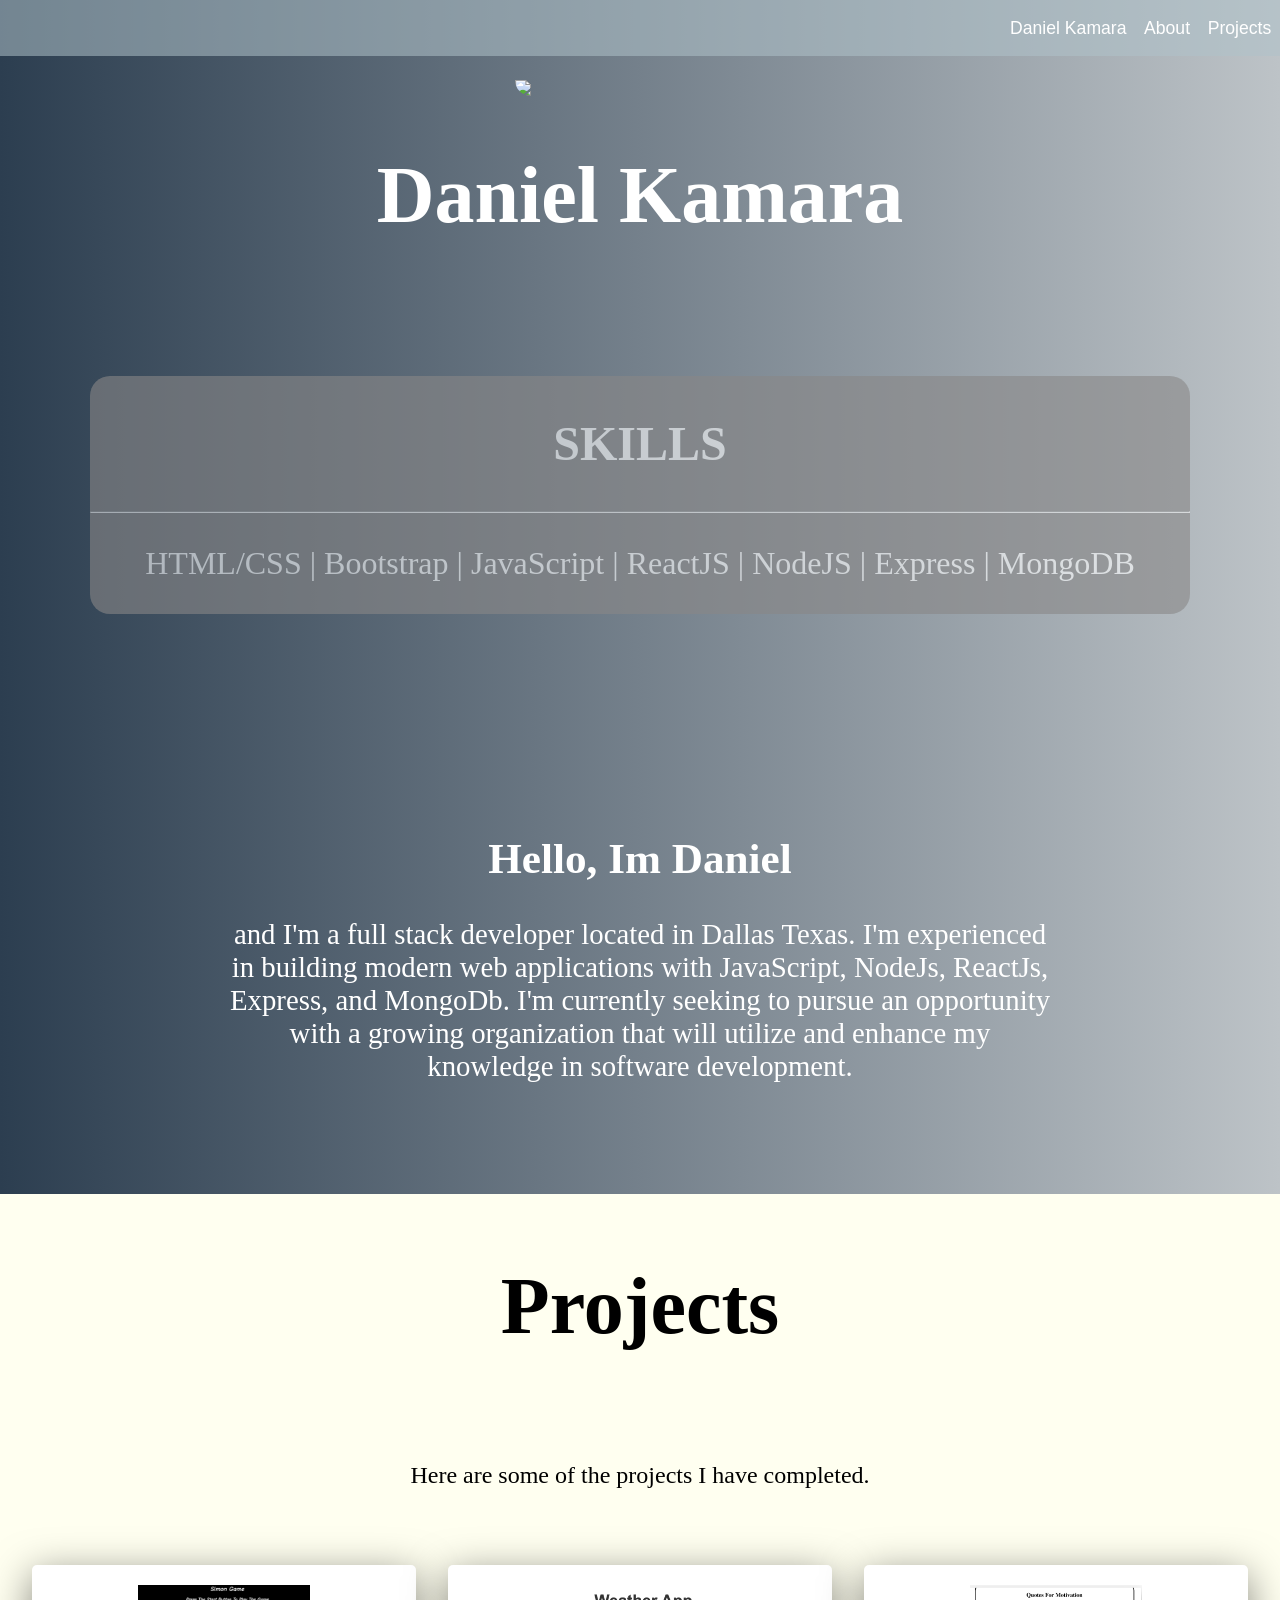
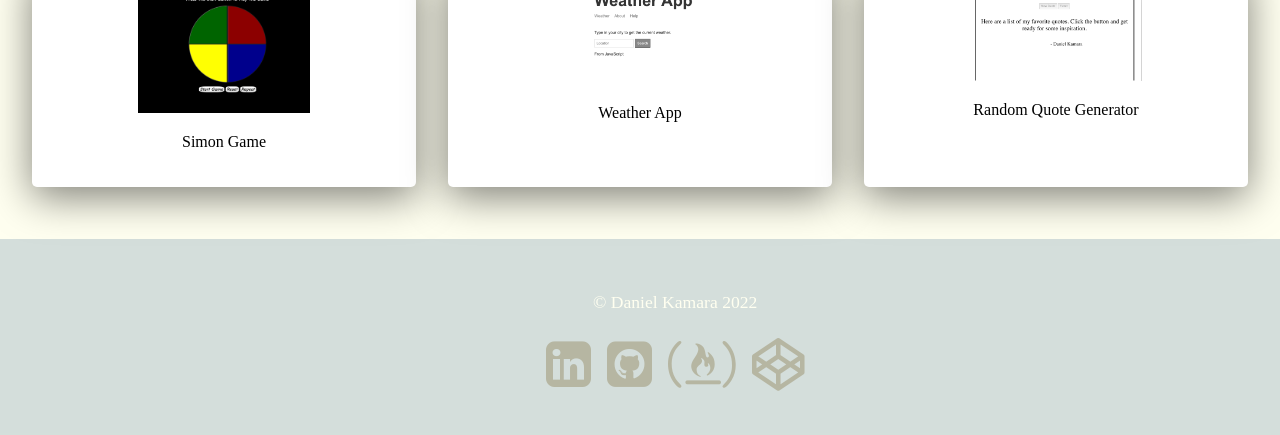
==== index.html @ 46cb76a6 "removed last name" ====
<!DOCTYPE html>

<head>
  <meta charset="UTF-8" />
  <meta name="viewport" content="width=device-width, initial-scale=1.0" />
  <meta http-equiv="X-UA-Compatible" content="ie=edge" />
  <link rel="stylesheet" type="text/css" href="css/style.css" />
  <link
    rel="stylesheet"
    href="https://cdnjs.cloudflare.com/ajax/libs/font-awesome/4.7.0/css/font-awesome.min.css"
  />
<link rel="preconnect" href="https://fonts.googleapis.com">
<link rel="preconnect" href="https://fonts.gstatic.com" crossorigin>
<link href="https://fonts.googleapis.com/css2?family=Montserrat:wght@500&display=swap" rel="stylesheet">
  <title>Daniel </title>
</head>

<body>
  <section id="navbar">
    <ul class="nav">
      <li><a href="#name">Daniel Kamara</a></li>
      <li><a href="#welcome-section">About</a></li>
      <li><a href="#projects">Projects</a></li>
      <!-- <li><a href="#resume">Resume</a></li> -->
      <!-- <li><a href="#contact">Contact</a></li> -->
    </ul>
  </section>



  <section id="photo">
    <img
      class="main-photo"
      src="https://avatars1.githubusercontent.com/u/16821067?v=4.jpg"
    />
  </section>

  <h1 class="name">Daniel Kamara</h1>

  <section id="welcome-section">

    <div class="banner">
      <h1>SKILLS</h1>
      <hr />
      <p>HTML/CSS | Bootstrap | JavaScript | ReactJS | NodeJS | Express | MongoDB</p>
      
    </div>
      <div class="about-me">
    <h1>Hello, Im Daniel</h1>
    <p>and I'm a full stack developer located in Dallas Texas. I'm experienced in 
      building modern web applications with JavaScript, NodeJs, ReactJs, Express, 
      and MongoDb. I'm currently seeking to pursue an opportunity with a growing 
      organization that will utilize and enhance my knowledge in software development.
  </p>

    </div>
  </section>

  <section id="projects">
    <h2>Projects</h2>
    <p class="project-text">Here are some of the projects I have completed.</p>

    <div class="project-tile">
      <div class="card">
        <div class="image">
          <a href="https://confident-fermi-9b2d6c.netlify.app/" target="_blank">
            <img src="/images/simon-game.png" />
          </a>
        </div>
        <div class="description">
          <p>Simon Game</p>
        </div>
      </div>

      <div class="card">
        <div class="project-image">
          <a href="https://kamara-weather-app.herokuapp.com/" />
           <img src="/images/weather-app.png" />
          </a>
        </div>
        <div class="description">
          <p>
     Weather App
          </p>
        </div>
      </div>

  <div class="card">
        <div class="project-image">
          <a href="https://modest-jang-594476.netlify.app/" target="_blank">
            <img src="/images/randomQuote.png" />
          </a>
        </div>
        <div class="description">
          <p>Random Quote Generator</p>
        </div>
      </div>

   

    

  
      </div>
    </div>
    <footer><p>&copy Daniel Kamara 2022 </p><div class="social-links">
        <a
          href="https://www.linkedin.com/in/daniel-kamara-3a2147125/"
          rel="noopener noreferrer"
          target="_blank"
          ><i class="fa fa-linkedin-square" aria-hidden="true"></i></a
        ><a
          href="https://github.com/danielkamara"
          rel="noopener noreferrer"
          target="_blank"
          ><i class="fa fa-github-square" aria-hidden="true"></i></a
        ><a
          href="https://www.freecodecamp.org/kamishere"
          rel="noopener noreferrer"
          target="_blank"
          ><i class="fa fa-free-code-camp" aria-hidden="true"></i></a
        ><a
          href="https://codepen.io/Daniel_Kamara/"
          rel="noopener noreferrer"
          target="_blank"
          ><i class="fa fa-codepen" aria-hidden="true"></i
        ></a>
      </div></footer>
  </section>
</body>
---- css/style.css ----
body {
  margin: 0;
  padding: 0;
  background: #bdc3c7;
  /* fallback for old browsers */
  background: -webkit-linear-gradient(to right, #2c3e50, #bdc3c7);
  /* Chrome 10-25, Safari 5.1-6 */
  background: linear-gradient(to right, #2c3e50, #bdc3c7);
  /* W3C, IE 10+/ Edge, Firefox 16+, Chrome 26+, Opera 12+, Safari 7+ */
  width: 100%;
  height: 100%;
  scroll-behavior: smooth;
}

#navbar {
  position: fixed;
  color: ivory;
  background-color: #b0c3c98a;
  width: 100%;
  font-size: 1.1em;
}

ul {
  display: grid;
  grid-auto-flow: column;
  list-style-type: none;
  justify-content: end;
  grid-gap: 1em;
  padding-right: 0.5em;
}

li a {
  color: white;
  font-family: Helvetica, Arial, sans-serif;
  text-decoration: none;
}

li a:hover {
  color: brown;
}

.main-photo {
  max-width: 250px;
  display: block;
  margin-left: auto;
  margin-right: auto;
  padding-top: 5em;
  border-radius: 90px;
}

.name {
  color: white;
  text-align: center;
  font-size: 5em;
  scroll-behavior: smooth;
}

h2 {
  font-size: 5em;
}

#welcome-section {
  color: white;
  text-align: center;
  font-size: 2em;
  height: 100vh;
  scroll-behavior: smooth;
}

.banner {
  background-color: #898888;
  opacity: 0.6;
  width: 86%;
  margin: auto;
  border-radius: 20px;
}

.about-me {
  margin: auto;
  width: 65%;
  /* font-family: "Montserrat", sans-serif; */
  font-size: 0.9em;
}

#projects {
  text-align: center;
  background-color: ivory;
}

#profile-link {
  text-decoration: none;
}

.project-text {
  font-size: 1.5em;
  text-decoration: none;
}

.project-tile {
  display: grid;
  grid-template-columns: repeat(auto-fit, minmax(300px, 1fr));
  grid-gap: 2rem;
  padding: 2rem;
}

.project-tile .card {
  position: relative;
  margin: 0 auto;
  background: white;
  padding: 20px;
  box-sizing: border-box;
  text-align: center;
  box-shadow: 0 10px 40px rgba(0, 0, 0, 0.5);
  border-radius: 5px;
}

img {
  width: 50%;
}

section {
  display: grid;
  grid-gap: 20px;
}

.social-links i {
  color: rgb(182, 182, 162);
  font-size: 3em;
  padding: 8px;
}

footer {
  color: ivory;
  background-color: #b0c3c98a;
  width: 100%;
  font-size: 1.1em;
  padding: 2em;
}

@media screen (max-width: 500px) {
  #navbar {
    display: block;
  }

  li {
    text-align: center;
    width: 100%;
    display: none;
  }

  li a {
    display: block;
    border-bottom: 1px solid;
    margin: 0;
  }
}
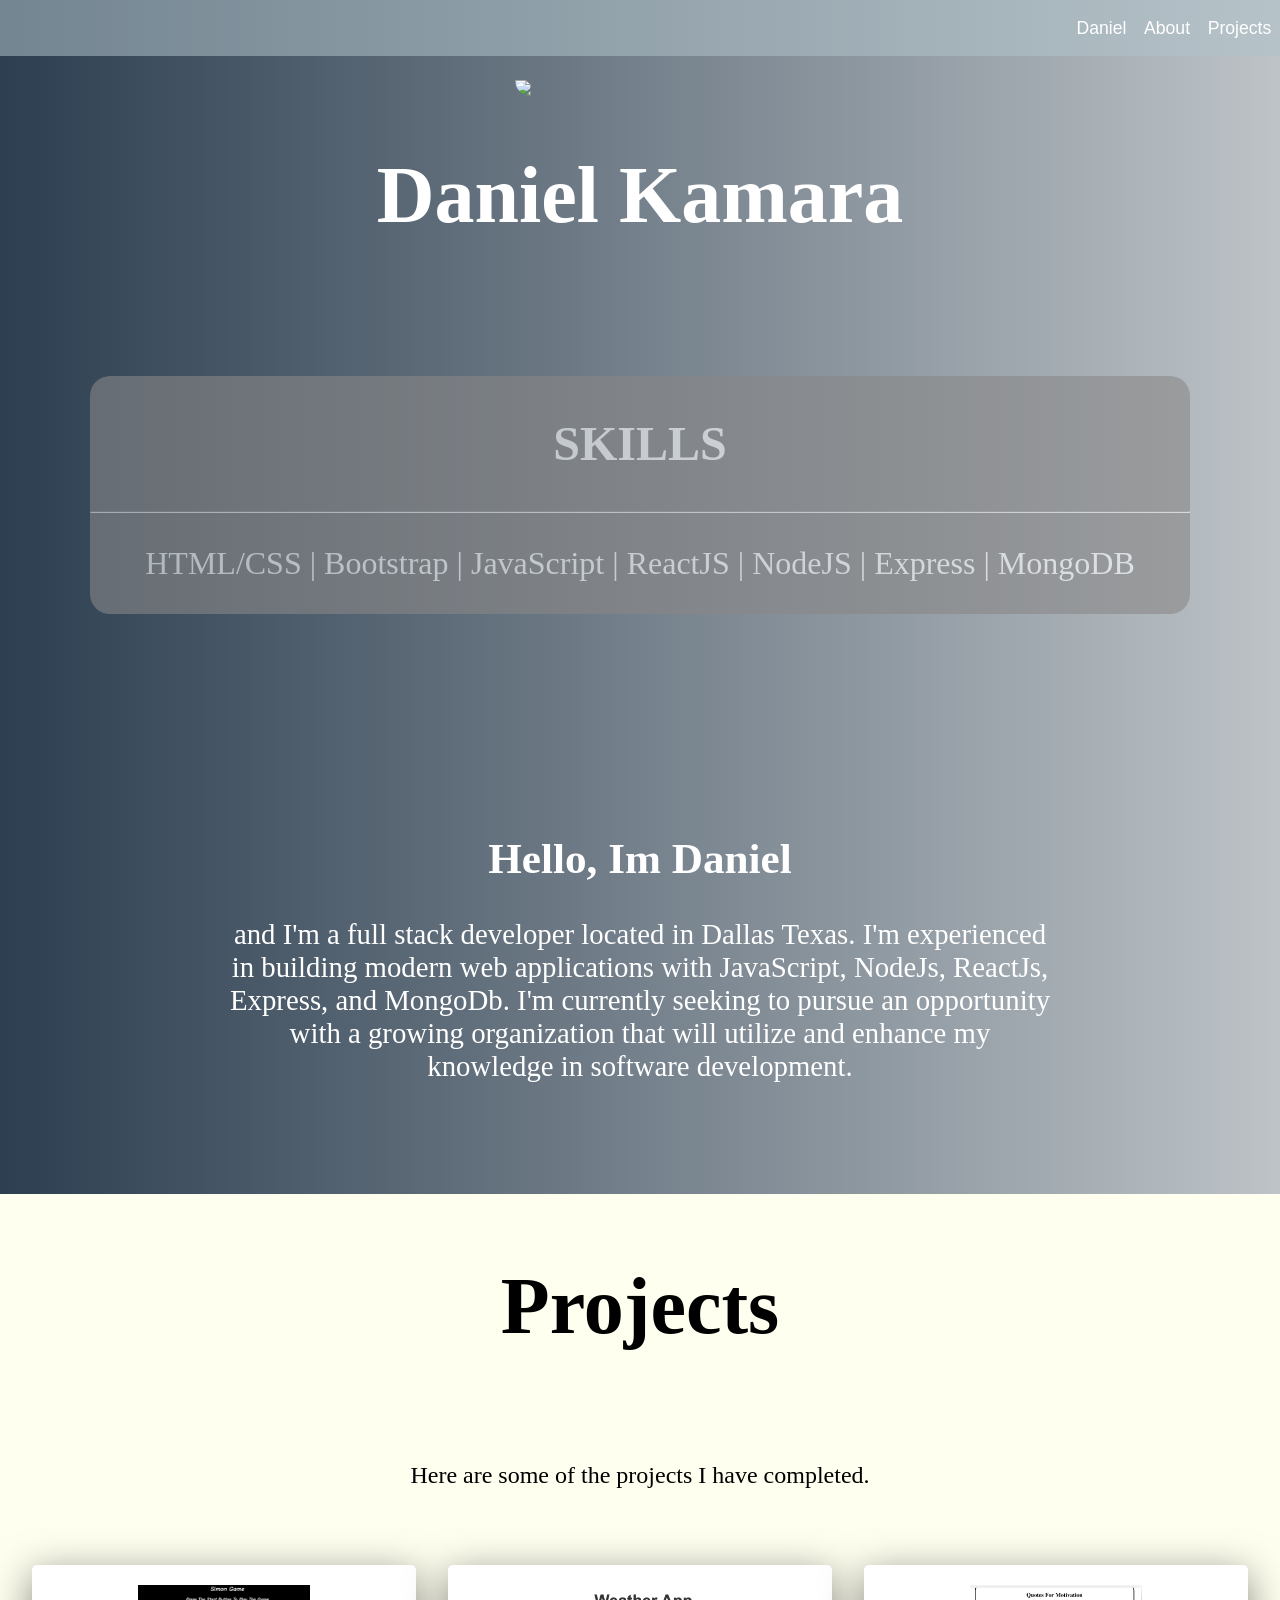
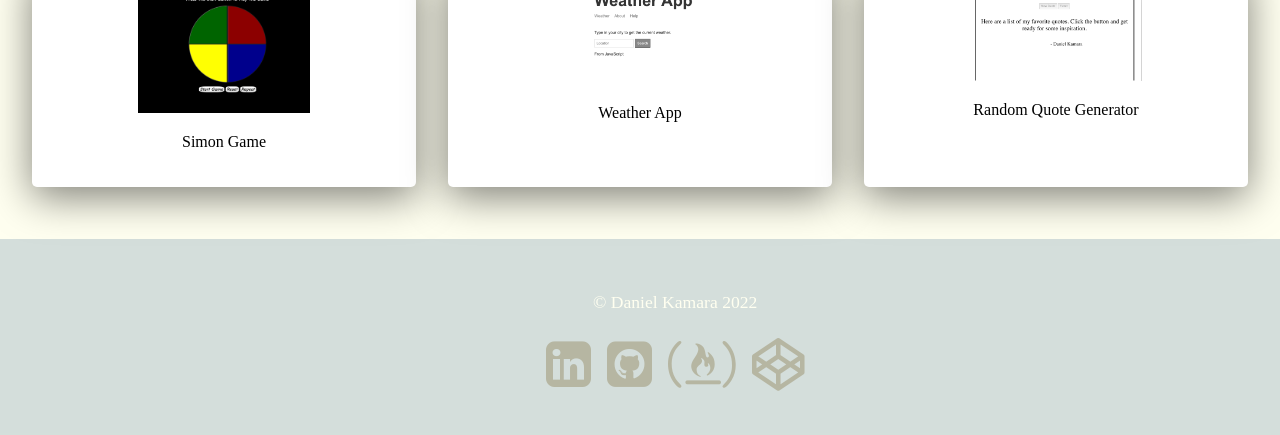
==== commit e52b77d8: "removed last name" ====
--- a/index.html
+++ b/index.html
@@ -18,7 +18,7 @@
 <body>
   <section id="navbar">
     <ul class="nav">
-      <li><a href="#name">Daniel Kamara</a></li>
+      <li><a href="#name">Daniel</a></li>
       <li><a href="#welcome-section">About</a></li>
       <li><a href="#projects">Projects</a></li>
       <!-- <li><a href="#resume">Resume</a></li> -->
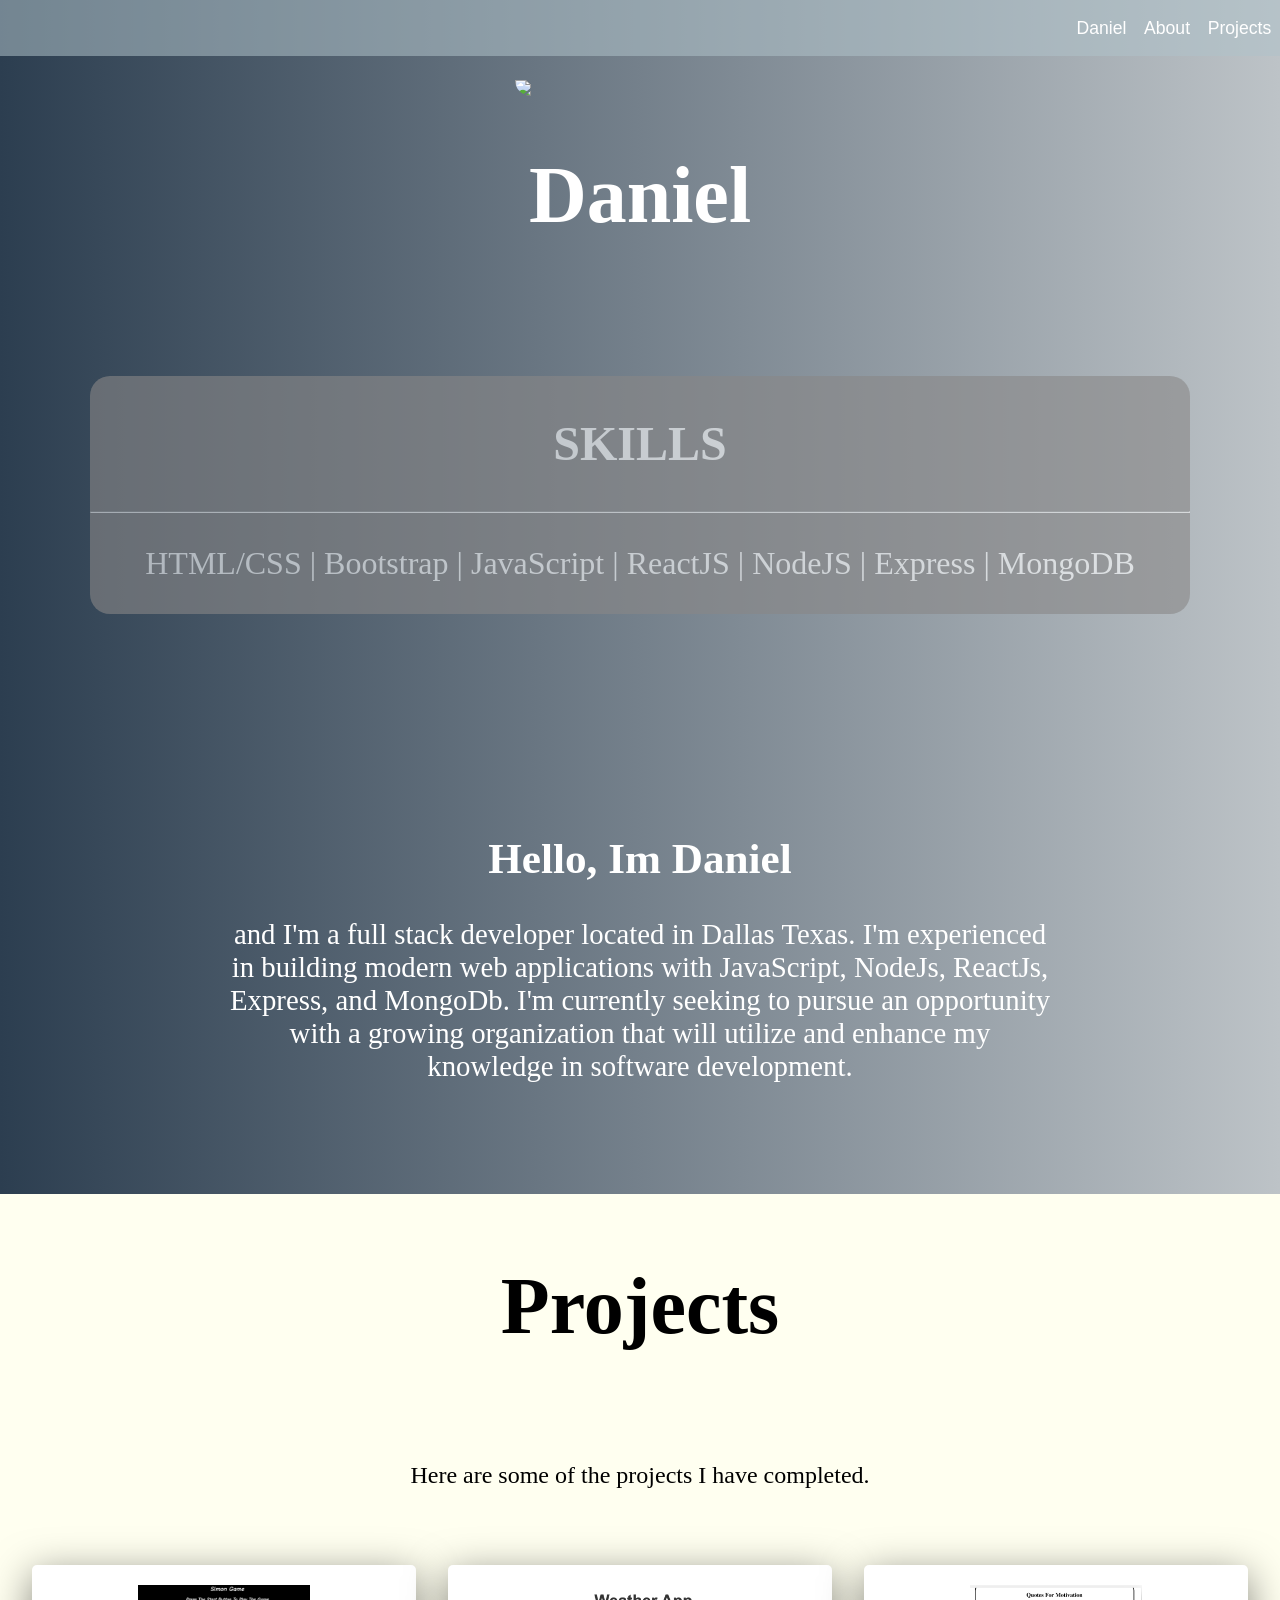
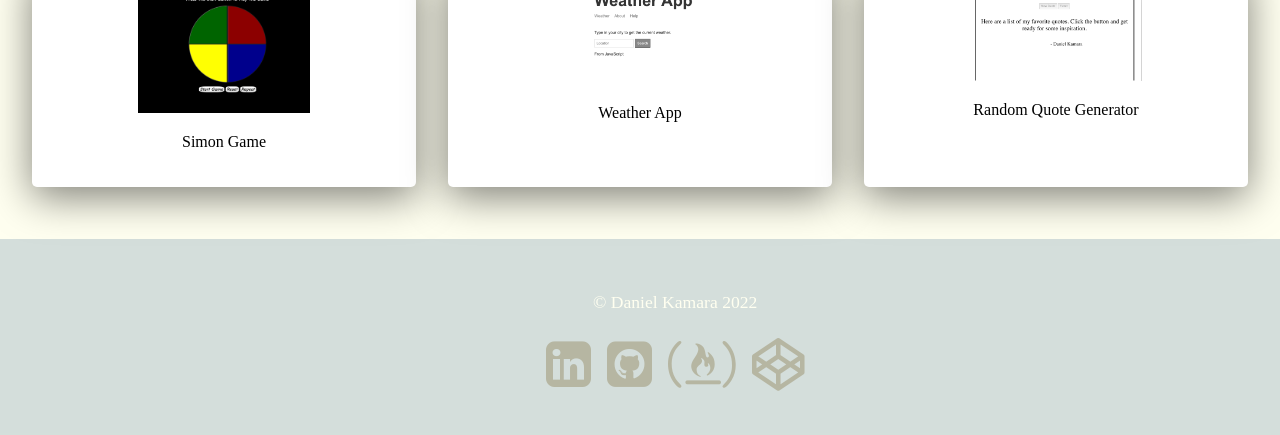
==== commit c97edcdb: "removed last name in header" ====
--- a/index.html
+++ b/index.html
@@ -35,7 +35,7 @@
     />
   </section>
 
-  <h1 class="name">Daniel Kamara</h1>
+  <h1 class="name">Daniel</h1>
 
   <section id="welcome-section">
 
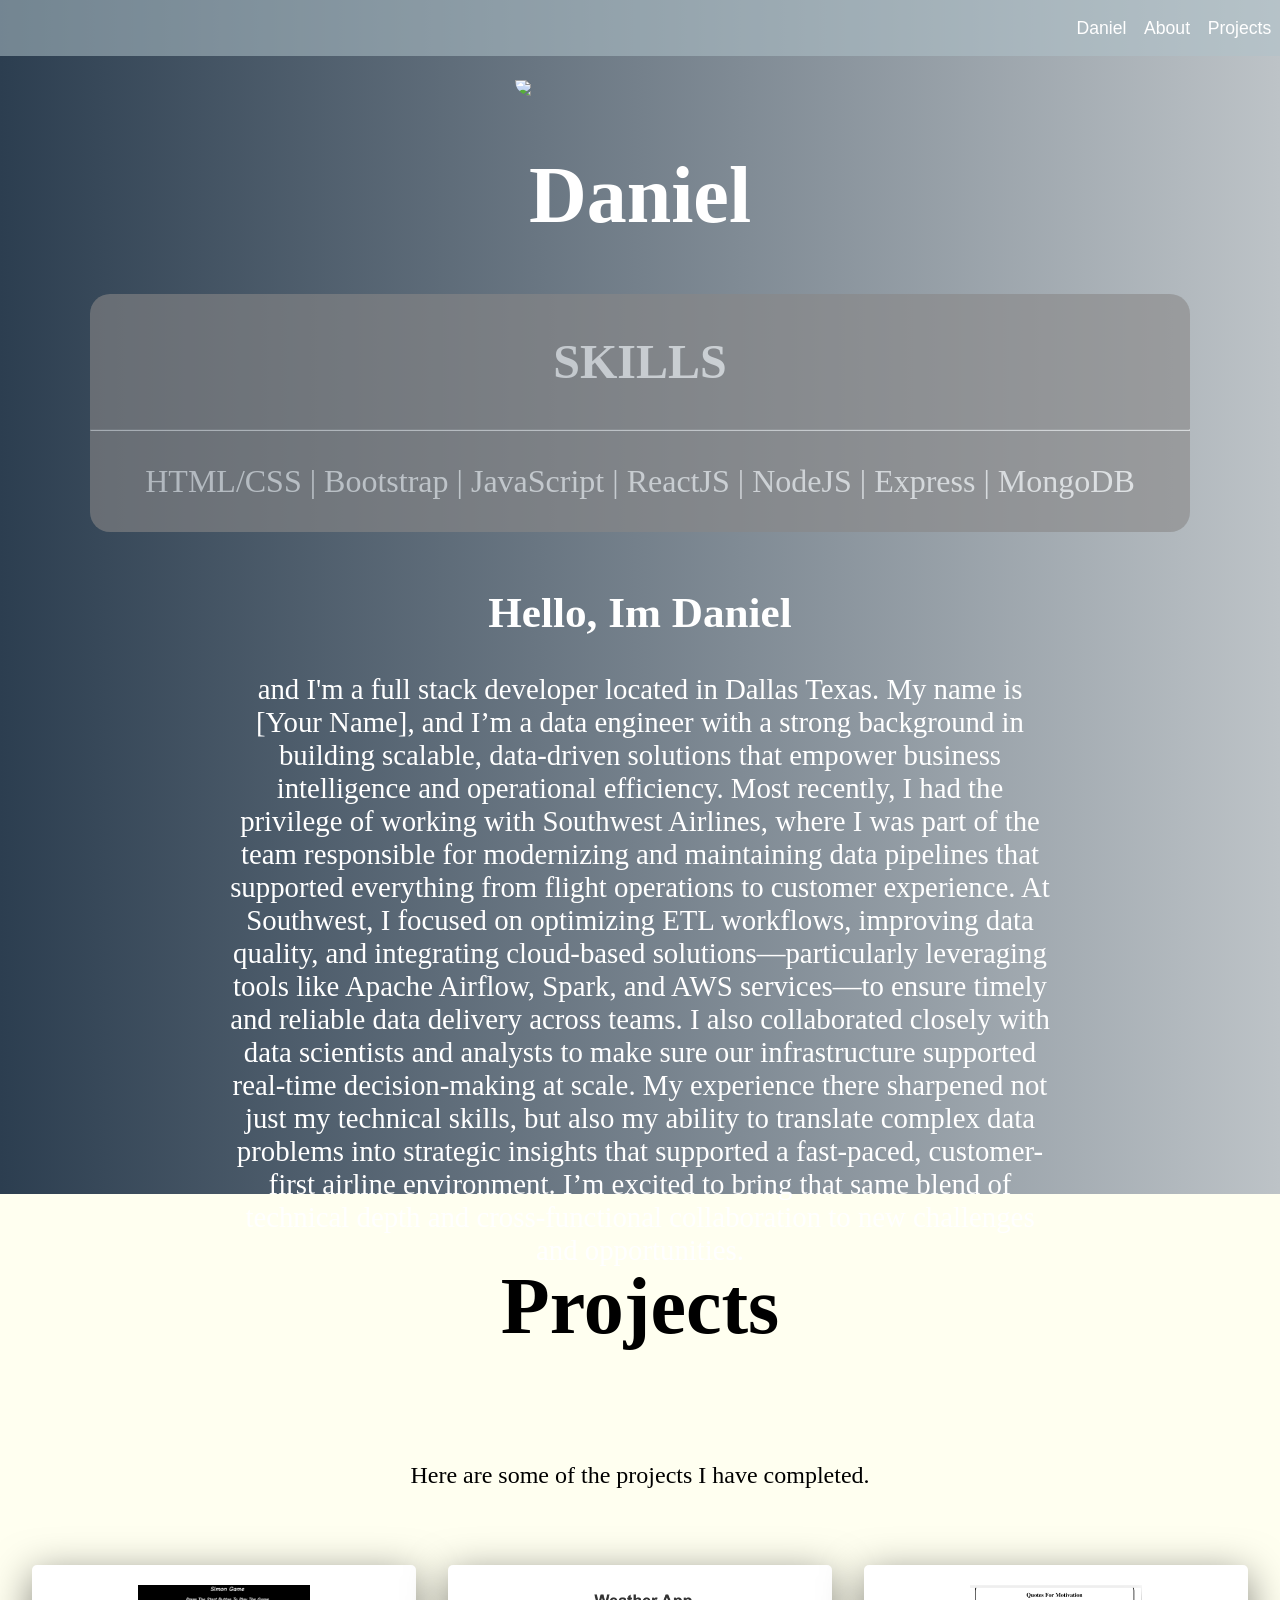
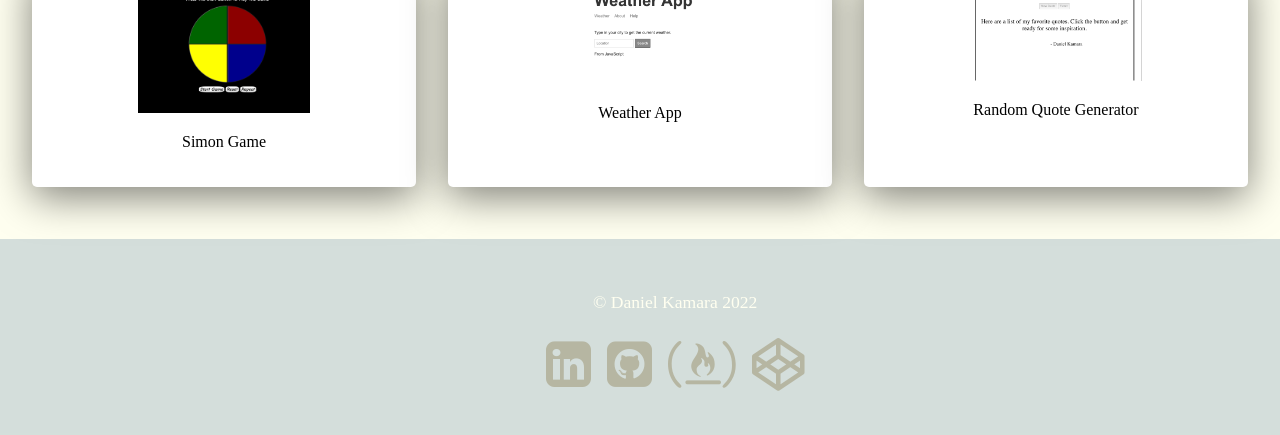
==== commit 2c275152: "added new intro speech" ====
--- a/index.html
+++ b/index.html
@@ -47,10 +47,13 @@
     </div>
       <div class="about-me">
     <h1>Hello, Im Daniel</h1>
-    <p>and I'm a full stack developer located in Dallas Texas. I'm experienced in 
-      building modern web applications with JavaScript, NodeJs, ReactJs, Express, 
-      and MongoDb. I'm currently seeking to pursue an opportunity with a growing 
-      organization that will utilize and enhance my knowledge in software development.
+    <p>and I'm a full stack developer located in Dallas Texas. My name is [Your Name], and I’m a data engineer with a strong background in building scalable, data-driven solutions that empower business intelligence and operational efficiency. Most recently, I had the privilege of working with Southwest Airlines, where I was part of the team responsible for modernizing and maintaining data pipelines that supported everything from flight operations to customer experience.
+
+      At Southwest, I focused on optimizing ETL workflows, improving data quality, and integrating cloud-based solutions—particularly leveraging tools like Apache Airflow, Spark, and AWS services—to ensure timely and reliable data delivery across teams. I also collaborated closely with data scientists and analysts to make sure our infrastructure supported real-time decision-making at scale.
+      
+      My experience there sharpened not just my technical skills, but also my ability to translate complex data problems into strategic insights that supported a fast-paced, customer-first airline environment.
+      
+      I’m excited to bring that same blend of technical depth and cross-functional collaboration to new challenges and opportunities.
   </p>
 
     </div>
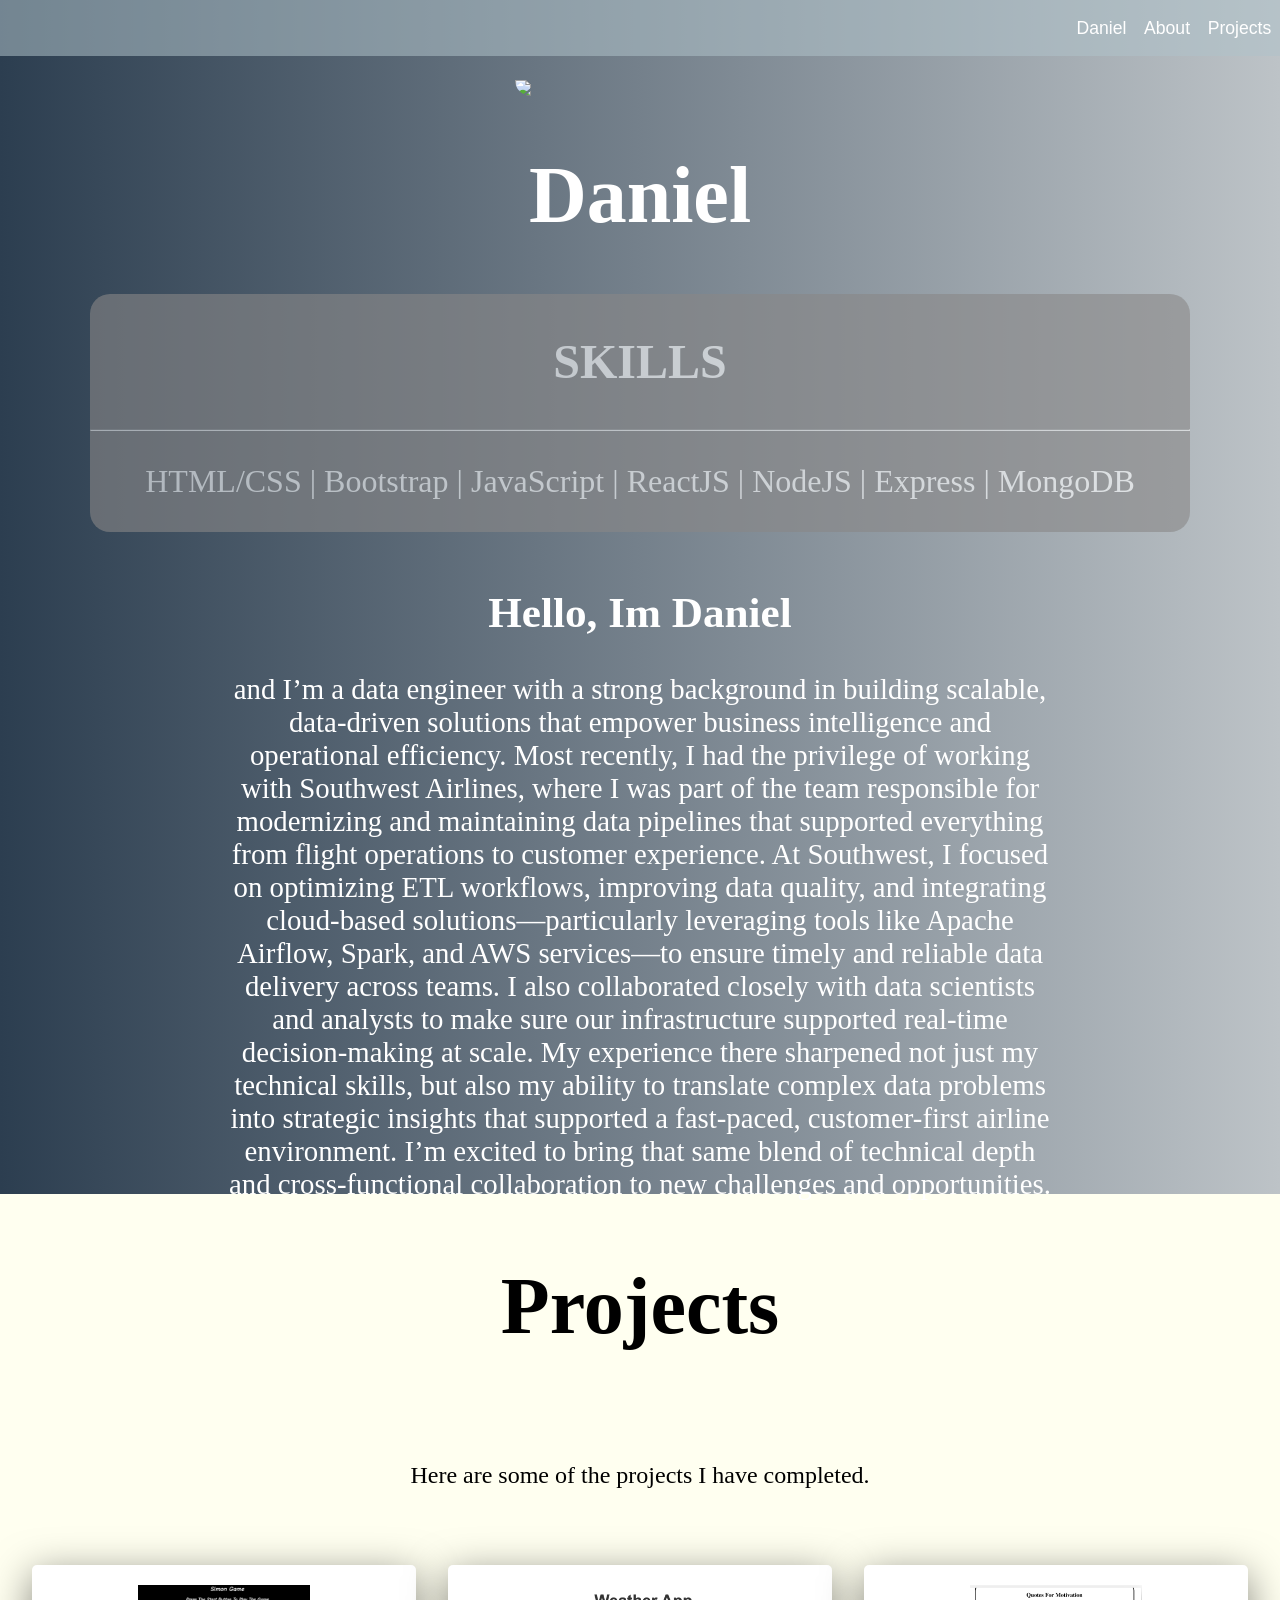
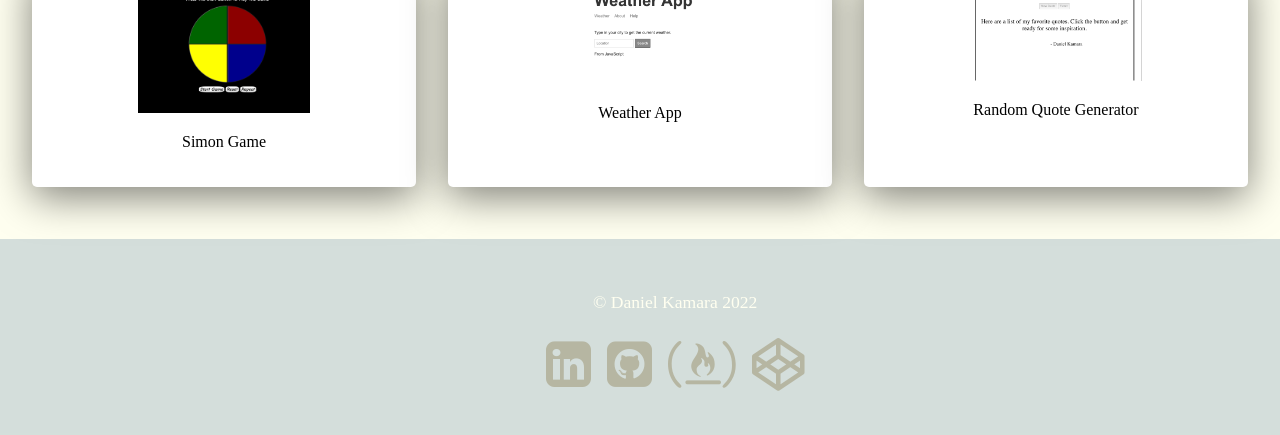
==== commit d24903c4: "added new opening speech" ====
--- a/index.html
+++ b/index.html
@@ -47,7 +47,7 @@
     </div>
       <div class="about-me">
     <h1>Hello, Im Daniel</h1>
-    <p>and I'm a full stack developer located in Dallas Texas. My name is [Your Name], and I’m a data engineer with a strong background in building scalable, data-driven solutions that empower business intelligence and operational efficiency. Most recently, I had the privilege of working with Southwest Airlines, where I was part of the team responsible for modernizing and maintaining data pipelines that supported everything from flight operations to customer experience.
+    <p>and I’m a data engineer with a strong background in building scalable, data-driven solutions that empower business intelligence and operational efficiency. Most recently, I had the privilege of working with Southwest Airlines, where I was part of the team responsible for modernizing and maintaining data pipelines that supported everything from flight operations to customer experience.
 
       At Southwest, I focused on optimizing ETL workflows, improving data quality, and integrating cloud-based solutions—particularly leveraging tools like Apache Airflow, Spark, and AWS services—to ensure timely and reliable data delivery across teams. I also collaborated closely with data scientists and analysts to make sure our infrastructure supported real-time decision-making at scale.
       
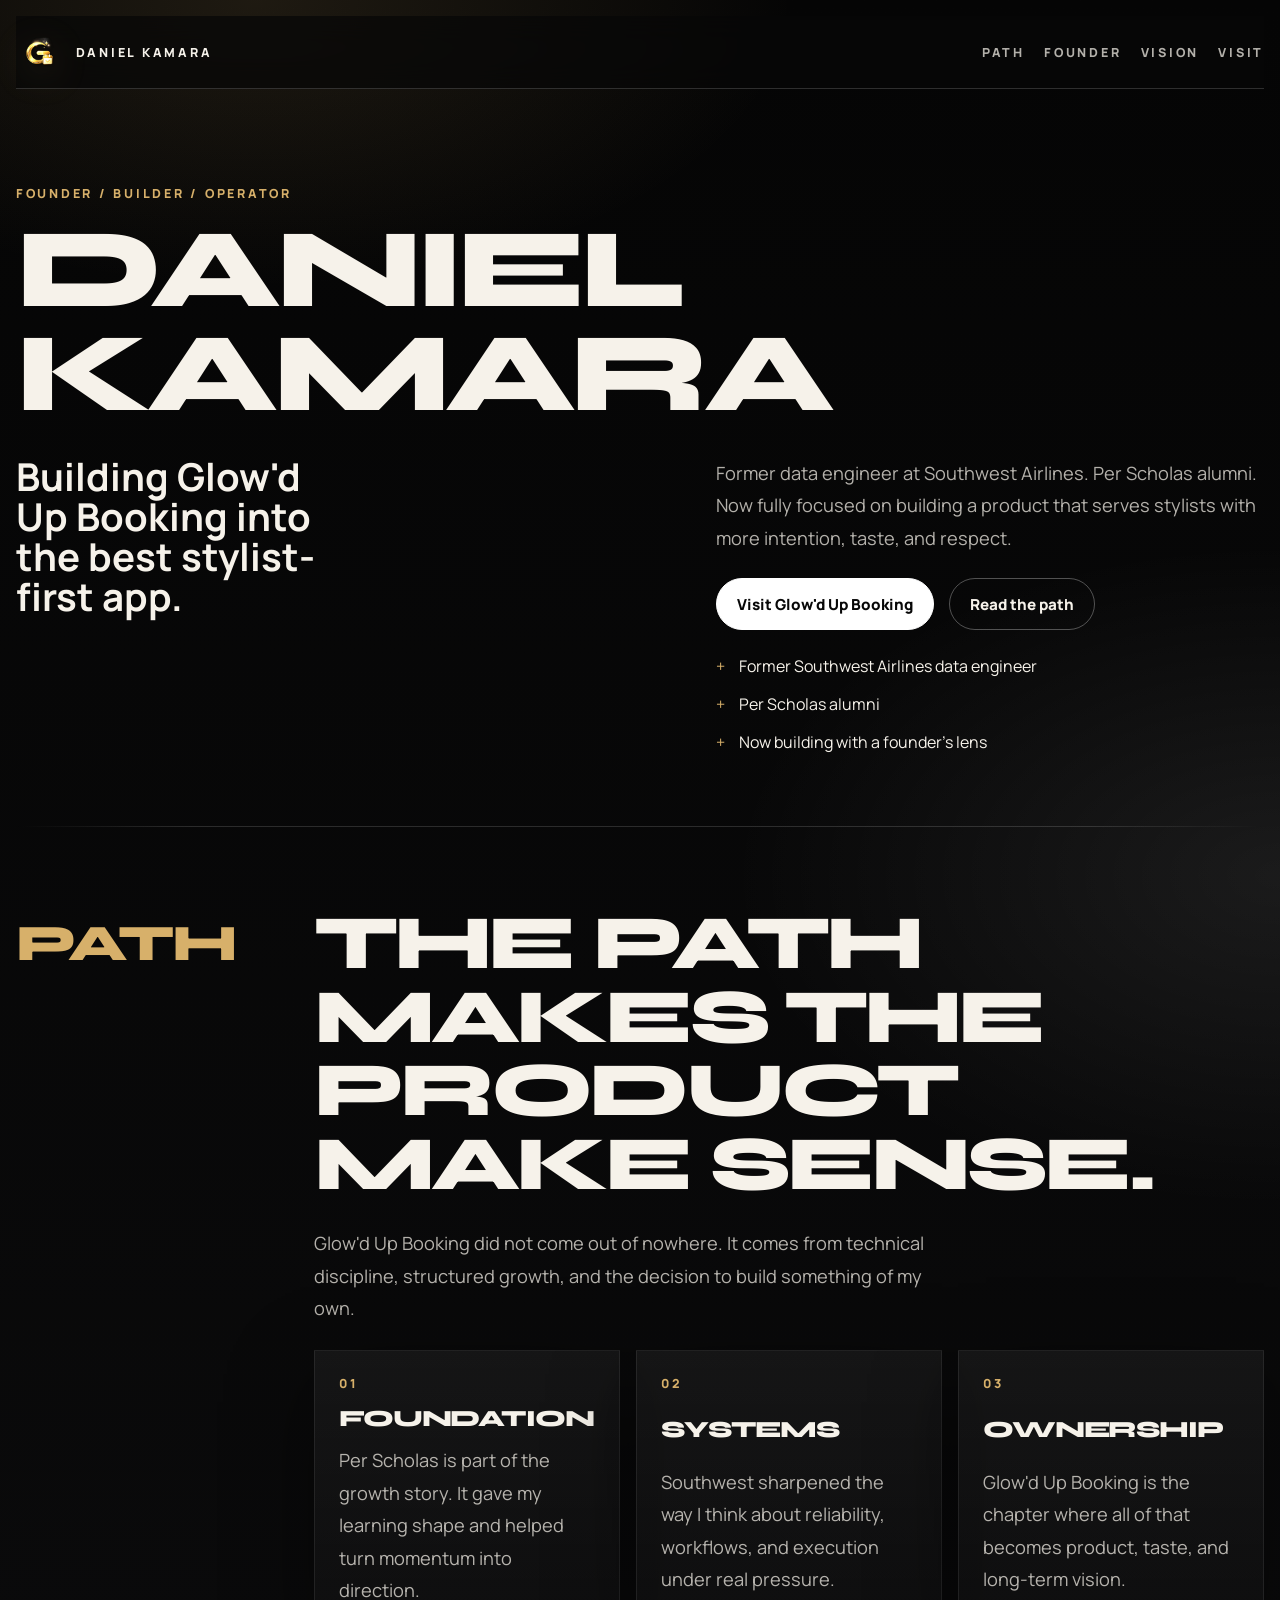
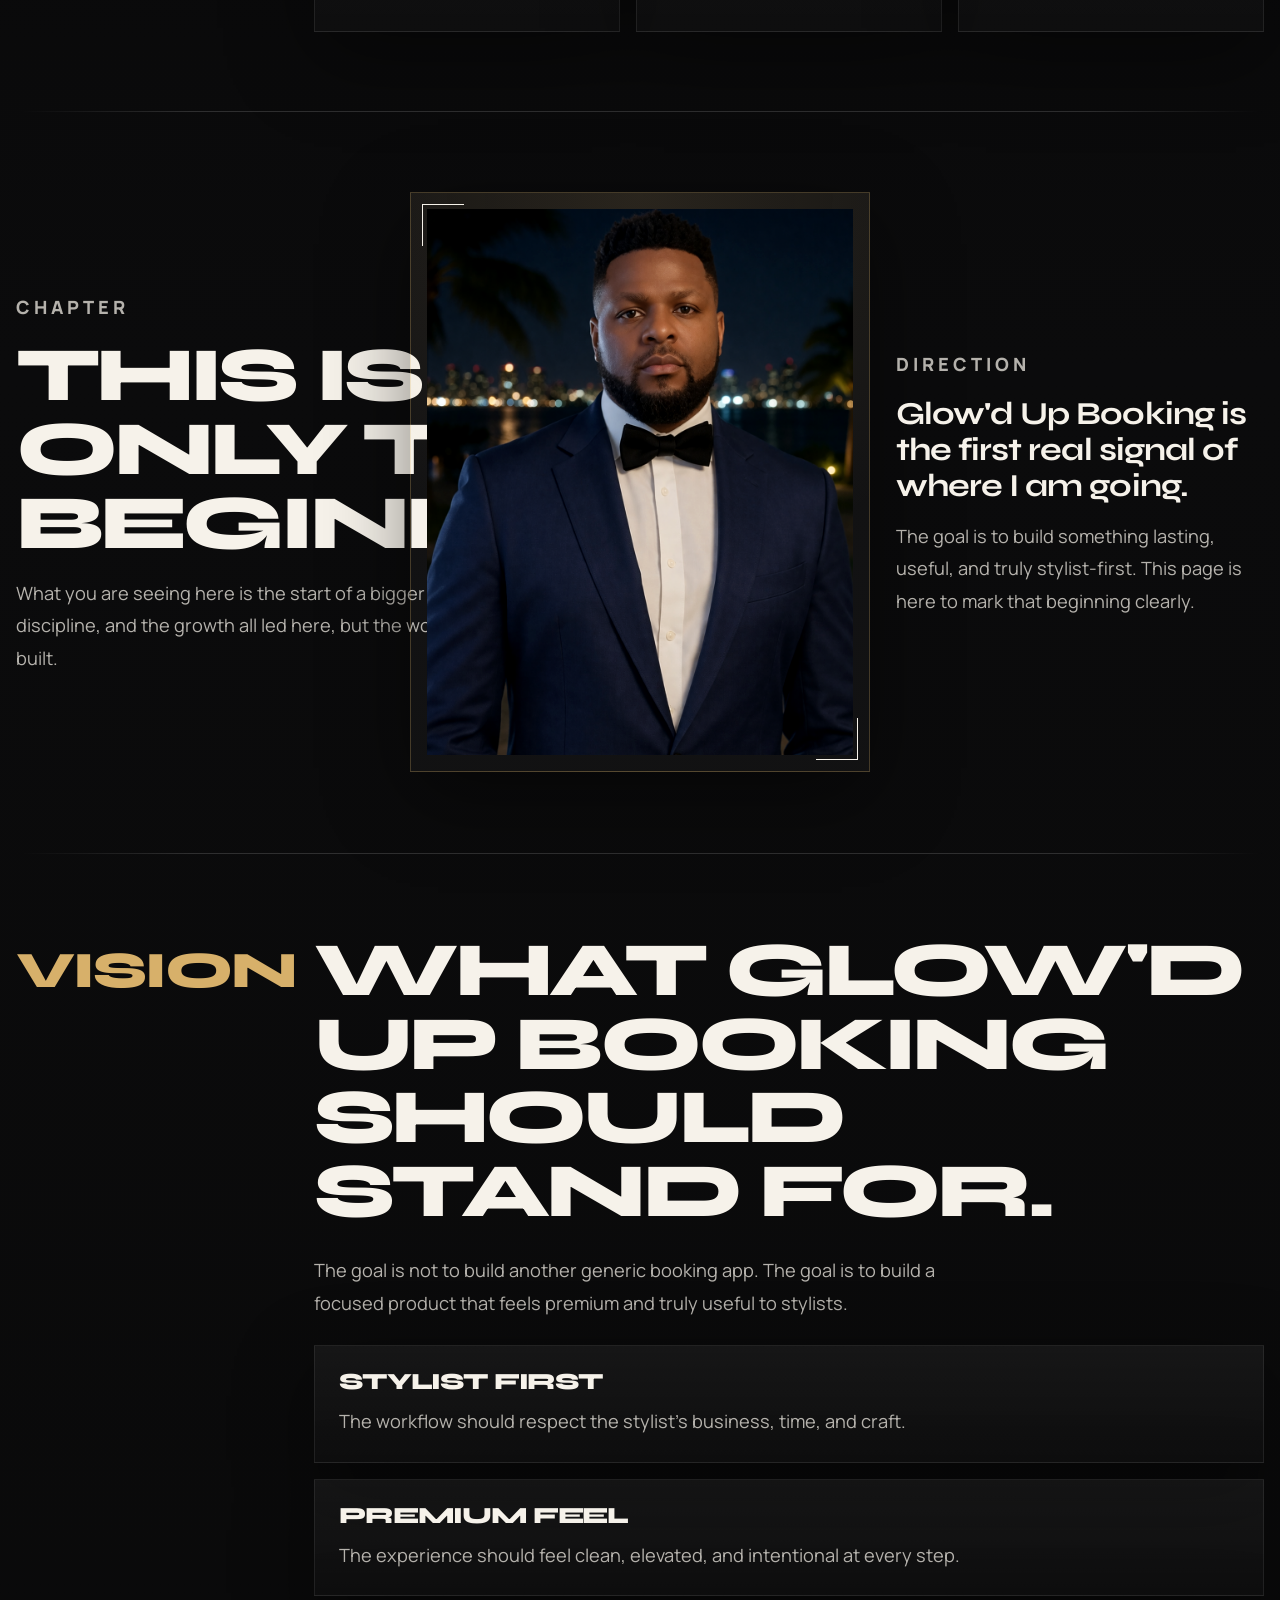
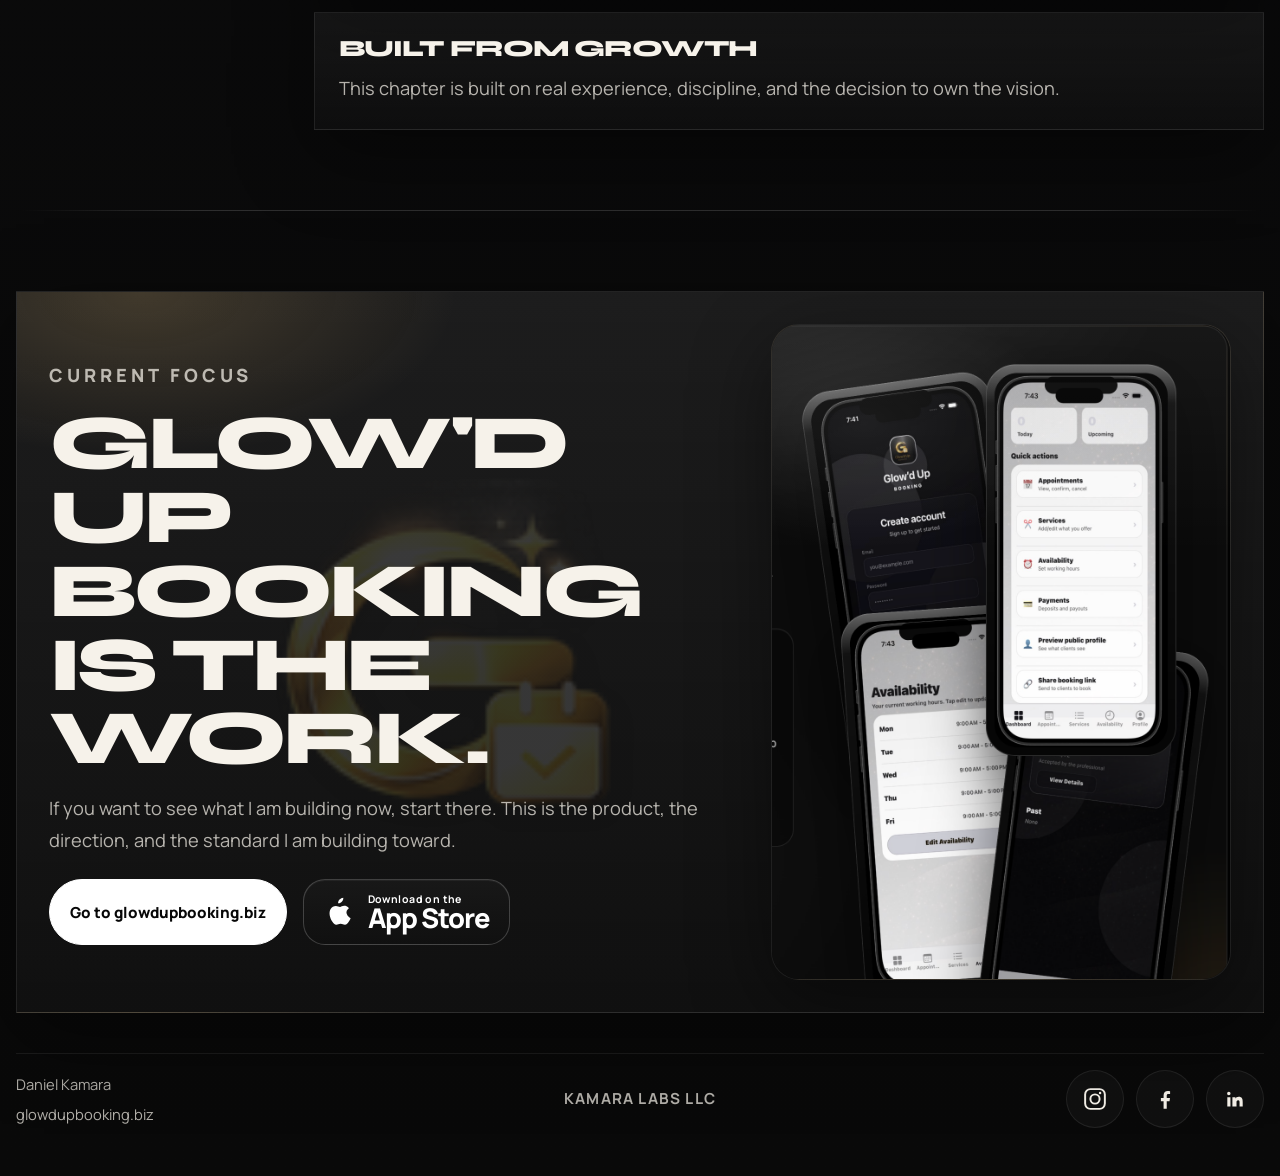
==== commit 3a56a220: "Redesign founder portfolio experience" ====
--- a/index.html
+++ b/index.html
@@ -1,133 +1,360 @@
-<!DOCTYPE html>
-
-<head>
-  <meta charset="UTF-8" />
-  <meta name="viewport" content="width=device-width, initial-scale=1.0" />
-  <meta http-equiv="X-UA-Compatible" content="ie=edge" />
-  <link rel="stylesheet" type="text/css" href="css/style.css" />
-  <link
-    rel="stylesheet"
-    href="https://cdnjs.cloudflare.com/ajax/libs/font-awesome/4.7.0/css/font-awesome.min.css"
-  />
-<link rel="preconnect" href="https://fonts.googleapis.com">
-<link rel="preconnect" href="https://fonts.gstatic.com" crossorigin>
-<link href="https://fonts.googleapis.com/css2?family=Montserrat:wght@500&display=swap" rel="stylesheet">
-  <title>Daniel </title>
-</head>
-
-<body>
-  <section id="navbar">
-    <ul class="nav">
-      <li><a href="#name">Daniel</a></li>
-      <li><a href="#welcome-section">About</a></li>
-      <li><a href="#projects">Projects</a></li>
-      <!-- <li><a href="#resume">Resume</a></li> -->
-      <!-- <li><a href="#contact">Contact</a></li> -->
-    </ul>
-  </section>
-
-
-
-  <section id="photo">
-    <img
-      class="main-photo"
-      src="https://avatars1.githubusercontent.com/u/16821067?v=4.jpg"
+<!doctype html>
+<html lang="en">
+  <head>
+    <meta charset="UTF-8" />
+    <meta name="viewport" content="width=device-width, initial-scale=1.0" />
+    <meta http-equiv="X-UA-Compatible" content="IE=edge" />
+    <meta
+      name="description"
+      content="Daniel Kamara is the founder building Glow'd Up Booking into the best stylist-first app."
     />
-  </section>
-
-  <h1 class="name">Daniel</h1>
-
-  <section id="welcome-section">
-
-    <div class="banner">
-      <h1>SKILLS</h1>
-      <hr />
-      <p>HTML/CSS | Bootstrap | JavaScript | ReactJS | NodeJS | Express | MongoDB</p>
-      
-    </div>
-      <div class="about-me">
-    <h1>Hello, Im Daniel</h1>
-    <p>and I’m a data engineer with a strong background in building scalable, data-driven solutions that empower business intelligence and operational efficiency. Most recently, I had the privilege of working with Southwest Airlines, where I was part of the team responsible for modernizing and maintaining data pipelines that supported everything from flight operations to customer experience.
-
-      At Southwest, I focused on optimizing ETL workflows, improving data quality, and integrating cloud-based solutions—particularly leveraging tools like Apache Airflow, Spark, and AWS services—to ensure timely and reliable data delivery across teams. I also collaborated closely with data scientists and analysts to make sure our infrastructure supported real-time decision-making at scale.
-      
-      My experience there sharpened not just my technical skills, but also my ability to translate complex data problems into strategic insights that supported a fast-paced, customer-first airline environment.
-      
-      I’m excited to bring that same blend of technical depth and cross-functional collaboration to new challenges and opportunities.
-  </p>
-
-    </div>
-  </section>
-
-  <section id="projects">
-    <h2>Projects</h2>
-    <p class="project-text">Here are some of the projects I have completed.</p>
-
-    <div class="project-tile">
-      <div class="card">
-        <div class="image">
-          <a href="https://confident-fermi-9b2d6c.netlify.app/" target="_blank">
-            <img src="/images/simon-game.png" />
+    <link rel="preconnect" href="https://fonts.googleapis.com" />
+    <link rel="preconnect" href="https://fonts.gstatic.com" crossorigin />
+    <link
+      href="https://fonts.googleapis.com/css2?family=Manrope:wght@400;500;600;700;800&amp;family=Syne:wght@600;700;800&amp;display=swap"
+      rel="stylesheet"
+    />
+    <script>
+      document.documentElement.classList.add("js-scroll");
+    </script>
+    <link rel="stylesheet" href="css/style.css" />
+    <title>Daniel Kamara | Founder</title>
+  </head>
+
+  <body id="top">
+    <div class="page-shell">
+      <header class="site-header">
+        <a class="brand" href="#top" aria-label="Daniel Kamara home">
+          <img
+            class="brand-logo"
+            src="images/logo.png"
+            alt="Glow'd Up Booking logo"
+          />
+          <span class="brand-name">Daniel Kamara</span>
+        </a>
+
+        <nav class="site-nav" aria-label="Primary">
+          <a href="#path">Path</a>
+          <a href="#founder">Founder</a>
+          <a href="#vision">Vision</a>
+          <a href="#visit">Visit</a>
+        </nav>
+      </header>
+
+      <main>
+        <section class="hero" id="hero">
+          <div class="hero-main" data-reveal="1">
+            <p class="eyebrow">Founder / Builder / Operator</p>
+            <h1>Daniel Kamara</h1>
+          </div>
+
+          <div class="hero-lower" data-reveal="2">
+            <p class="hero-tagline">
+              Building Glow'd Up Booking into the best stylist-first app.
+            </p>
+
+            <div class="hero-side">
+              <p class="hero-copy">
+                Former data engineer at Southwest Airlines. Per Scholas alumni.
+                Now fully focused on building a product that serves stylists
+                with more intention, taste, and respect.
+              </p>
+
+              <div class="hero-actions">
+                <a
+                  class="button button-primary"
+                  href="https://www.glowdupbooking.biz/"
+                  target="_blank"
+                  rel="noopener noreferrer"
+                  >Visit Glow'd Up Booking</a
+                >
+                <a class="button button-secondary" href="#path"
+                  >Read the path</a
+                >
+              </div>
+
+              <ul class="signal-list" aria-label="Highlights">
+                <li>Former Southwest Airlines data engineer</li>
+                <li>Per Scholas alumni</li>
+                <li>Now building with a founder's lens</li>
+              </ul>
+            </div>
+          </div>
+        </section>
+
+        <div class="section-rule" aria-hidden="true"></div>
+
+        <section class="editorial-section" id="path">
+          <div class="section-label" data-reveal="1">
+            <p>Path</p>
+          </div>
+
+          <div class="section-content" data-reveal="2">
+            <h2>The path makes the product make sense.</h2>
+            <p class="section-intro">
+              Glow'd Up Booking did not come out of nowhere. It comes from
+              technical discipline, structured growth, and the decision to build
+              something of my own.
+            </p>
+
+            <div class="path-grid">
+              <article class="path-item">
+                <span class="path-index">01</span>
+                <h3>Foundation</h3>
+                <p>
+                  Per Scholas is part of the growth story. It gave my learning
+                  shape and helped turn momentum into direction.
+                </p>
+              </article>
+
+              <article class="path-item">
+                <span class="path-index">02</span>
+                <h3>Systems</h3>
+                <p>
+                  Southwest sharpened the way I think about reliability,
+                  workflows, and execution under real pressure.
+                </p>
+              </article>
+
+              <article class="path-item">
+                <span class="path-index">03</span>
+                <h3>Ownership</h3>
+                <p>
+                  Glow'd Up Booking is the chapter where all of that becomes
+                  product, taste, and long-term vision.
+                </p>
+              </article>
+            </div>
+          </div>
+        </section>
+
+        <div class="section-rule" aria-hidden="true"></div>
+
+        <section class="portrait-section" id="founder">
+          <div class="portrait-side portrait-side-left" data-reveal="1">
+            <p class="eyebrow">Chapter</p>
+            <h2>This is only the beginning.</h2>
+            <p>
+              What you are seeing here is the start of a bigger story. The
+              systems background, the discipline, and the growth all led here,
+              but the work I am most focused on is still being built.
+            </p>
+          </div>
+
+          <figure class="portrait-frame" data-reveal="2">
+            <img src="images/portfolioMe.png" alt="Portrait of Daniel Kamara" />
+          </figure>
+
+          <div class="portrait-side portrait-side-right" data-reveal="3">
+            <p class="eyebrow">Direction</p>
+            <blockquote class="founder-quote">
+              Glow'd Up Booking is the first real signal of where I am going.
+            </blockquote>
+            <p>
+              The goal is to build something lasting, useful, and truly
+              stylist-first. This page is here to mark that beginning clearly.
+            </p>
+          </div>
+        </section>
+
+        <div class="section-rule" aria-hidden="true"></div>
+
+        <section class="editorial-section" id="vision">
+          <div class="section-label" data-reveal="1">
+            <p>Vision</p>
+          </div>
+
+          <div class="section-content" data-reveal="2">
+            <h2>What Glow'd Up Booking should stand for.</h2>
+            <p class="section-intro">
+              The goal is not to build another generic booking app. The goal is
+              to build a focused product that feels premium and truly useful to
+              stylists.
+            </p>
+
+            <div class="vision-list">
+              <article class="vision-row">
+                <h3>Stylist first</h3>
+                <p>
+                  The workflow should respect the stylist's business, time, and
+                  craft.
+                </p>
+              </article>
+
+              <article class="vision-row">
+                <h3>Premium feel</h3>
+                <p>
+                  The experience should feel clean, elevated, and intentional at
+                  every step.
+                </p>
+              </article>
+
+              <article class="vision-row">
+                <h3>Built from growth</h3>
+                <p>
+                  This chapter is built on real experience, discipline, and the
+                  decision to own the vision.
+                </p>
+              </article>
+            </div>
+          </div>
+        </section>
+
+        <div class="section-rule" aria-hidden="true"></div>
+
+        <section class="cta-section" id="visit" data-reveal="1">
+          <div class="cta-copy">
+            <p class="eyebrow">Current focus</p>
+            <h2>Glow'd Up Booking is the work.</h2>
+            <p>
+              If you want to see what I am building now, start there. This is
+              the product, the direction, and the standard I am building toward.
+            </p>
+
+            <div class="cta-actions">
+              <a
+                class="button button-primary"
+                href="https://www.glowdupbooking.biz/"
+                target="_blank"
+                rel="noopener noreferrer"
+                >Go to glowdupbooking.biz</a
+              >
+
+              <a
+                class="app-badge"
+                href="https://apps.apple.com/us/app/glowd-up-booking/id6758881771"
+                target="_blank"
+                rel="noopener noreferrer"
+                aria-label="Glow'd Up Booking on the App Store"
+              >
+                <svg viewBox="0 0 24 24" aria-hidden="true">
+                  <path
+                    d="M15.2 3.6c.7-.8 1.2-2 1-3.1-1 .1-2.2.7-3 1.5-.7.8-1.2 1.9-1.1 3 .1 0 .3 0 .4 0 1 0 2-.5 2.7-1.4ZM18.7 12.5c0-2.4 2-3.5 2.1-3.6-1.1-1.6-2.9-1.9-3.5-1.9-1.5-.2-2.9.9-3.7.9s-2-.8-3.3-.8c-1.7 0-3.3 1-4.2 2.5-1.8 3-.5 7.4 1.3 10 .9 1.2 1.9 2.6 3.3 2.6 1.3-.1 1.8-.8 3.4-.8s2 .8 3.4.8c1.4 0 2.3-1.3 3.2-2.6 1-1.4 1.4-2.8 1.4-2.9-.1 0-3.4-1.3-3.4-5.2Z"
+                  ></path>
+                </svg>
+                <span class="app-badge-copy">
+                  <span class="app-badge-overline">Download on the</span>
+                  <span class="app-badge-title">App Store</span>
+                </span>
+              </a>
+            </div>
+          </div>
+
+          <div class="cta-visual" data-reveal="2">
+            <div class="phone-showcase">
+              <img
+                src="images/glowup-phones-reference.png"
+                alt="Glow'd Up Booking mobile app screens shown on iPhone mockups"
+              />
+            </div>
+          </div>
+        </section>
+      </main>
+
+      <footer class="site-footer">
+        <div class="footer-meta">
+          <p>Daniel Kamara</p>
+          <a
+            href="https://www.glowdupbooking.biz/"
+            target="_blank"
+            rel="noopener noreferrer"
+            >glowdupbooking.biz</a
+          >
+        </div>
+
+        <p class="footer-company">Kamara Labs LLC</p>
+
+        <div class="social-links" aria-label="Social links">
+          <a
+            class="social-link"
+            href="https://www.instagram.com/mrdanielkamara/"
+            target="_blank"
+            rel="noopener noreferrer"
+            aria-label="Instagram"
+          >
+            <svg viewBox="0 0 24 24" aria-hidden="true">
+              <path
+                d="M7.75 2h8.5A5.75 5.75 0 0 1 22 7.75v8.5A5.75 5.75 0 0 1 16.25 22h-8.5A5.75 5.75 0 0 1 2 16.25v-8.5A5.75 5.75 0 0 1 7.75 2Zm0 1.8A3.95 3.95 0 0 0 3.8 7.75v8.5a3.95 3.95 0 0 0 3.95 3.95h8.5a3.95 3.95 0 0 0 3.95-3.95v-8.5a3.95 3.95 0 0 0-3.95-3.95h-8.5Zm8.95 1.55a1.15 1.15 0 1 1 0 2.3 1.15 1.15 0 0 1 0-2.3ZM12 6.85A5.15 5.15 0 1 1 6.85 12 5.16 5.16 0 0 1 12 6.85Zm0 1.8A3.35 3.35 0 1 0 15.35 12 3.36 3.36 0 0 0 12 8.65Z"
+              ></path>
+            </svg>
+          </a>
+          <a
+            class="social-link"
+            href="https://www.facebook.com/daniel.kamara.186590/"
+            target="_blank"
+            rel="noopener noreferrer"
+            aria-label="Facebook"
+          >
+            <svg viewBox="0 0 24 24" aria-hidden="true">
+              <path
+                d="M13.6 21v-7h2.6l.4-3h-3V8.9c0-.9.3-1.5 1.6-1.5h1.5V4.8c-.3-.1-1.2-.2-2.2-.2-2.2 0-3.8 1.3-3.8 4V11H8.2v3h2.5v7h2.9Z"
+              ></path>
+            </svg>
+          </a>
+          <a
+            class="social-link"
+            href="https://www.linkedin.com/in/daniel-kamara-3a2147125/"
+            target="_blank"
+            rel="noopener noreferrer"
+            aria-label="LinkedIn"
+          >
+            <svg viewBox="0 0 24 24" aria-hidden="true">
+              <path
+                d="M6.3 8.5A1.6 1.6 0 1 1 6.3 5.3a1.6 1.6 0 0 1 0 3.2Zm-1.4 1.8h2.9V19H4.9v-8.7Zm4.7 0h2.8v1.2h.1c.4-.7 1.4-1.5 2.9-1.5 3.1 0 3.7 2.1 3.7 4.7V19h-2.9v-3.8c0-.9 0-2.1-1.3-2.1s-1.5 1-1.5 2v3.9H9.6v-8.7Z"
+              ></path>
+            </svg>
           </a>
         </div>
-        <div class="description">
-          <p>Simon Game</p>
-        </div>
-      </div>
-
-      <div class="card">
-        <div class="project-image">
-          <a href="https://kamara-weather-app.herokuapp.com/" />
-           <img src="/images/weather-app.png" />
-          </a>
-        </div>
-        <div class="description">
-          <p>
-     Weather App
-          </p>
-        </div>
-      </div>
-
-  <div class="card">
-        <div class="project-image">
-          <a href="https://modest-jang-594476.netlify.app/" target="_blank">
-            <img src="/images/randomQuote.png" />
-          </a>
-        </div>
-        <div class="description">
-          <p>Random Quote Generator</p>
-        </div>
-      </div>
-
-   
-
-    
-
-  
-      </div>
+      </footer>
     </div>
-    <footer><p>&copy Daniel Kamara 2022 </p><div class="social-links">
-        <a
-          href="https://www.linkedin.com/in/daniel-kamara-3a2147125/"
-          rel="noopener noreferrer"
-          target="_blank"
-          ><i class="fa fa-linkedin-square" aria-hidden="true"></i></a
-        ><a
-          href="https://github.com/danielkamara"
-          rel="noopener noreferrer"
-          target="_blank"
-          ><i class="fa fa-github-square" aria-hidden="true"></i></a
-        ><a
-          href="https://www.freecodecamp.org/kamishere"
-          rel="noopener noreferrer"
-          target="_blank"
-          ><i class="fa fa-free-code-camp" aria-hidden="true"></i></a
-        ><a
-          href="https://codepen.io/Daniel_Kamara/"
-          rel="noopener noreferrer"
-          target="_blank"
-          ><i class="fa fa-codepen" aria-hidden="true"></i
-        ></a>
-      </div></footer>
-  </section>
-</body>
+    <script>
+      (() => {
+        const revealItems = document.querySelectorAll("[data-reveal]");
+
+        if (!revealItems.length) {
+          return;
+        }
+
+        const showItem = (element) => {
+          element.classList.add("is-visible");
+        };
+
+        const prefersReducedMotion = window.matchMedia(
+          "(prefers-reduced-motion: reduce)",
+        ).matches;
+
+        revealItems.forEach((element) => {
+          const order = Number.parseInt(element.dataset.reveal ?? "1", 10);
+          element.style.setProperty(
+            "--reveal-order",
+            String(Number.isNaN(order) ? 0 : Math.max(order - 1, 0)),
+          );
+        });
+
+        if (prefersReducedMotion || !("IntersectionObserver" in window)) {
+          revealItems.forEach(showItem);
+          return;
+        }
+
+        const observer = new IntersectionObserver(
+          (entries, currentObserver) => {
+            entries.forEach((entry) => {
+              if (!entry.isIntersecting) {
+                return;
+              }
+
+              showItem(entry.target);
+              currentObserver.unobserve(entry.target);
+            });
+          },
+          {
+            threshold: 0.18,
+            rootMargin: "0px 0px -8% 0px",
+          },
+        );
+
+        revealItems.forEach((element) => observer.observe(element));
+      })();
+    </script>
+  </body>
+</html>
--- a/css/style.css
+++ b/css/style.css
@@ -1,156 +1,848 @@
+:root {
+  --bg: #0a0a0a;
+  --bg-soft: #111111;
+  --panel: rgba(255, 255, 255, 0.04);
+  --panel-strong: rgba(255, 255, 255, 0.07);
+  --text: #f6f2ea;
+  --muted: rgba(246, 242, 234, 0.72);
+  --line: rgba(255, 255, 255, 0.16);
+  --line-soft: rgba(255, 255, 255, 0.08);
+  --gold: #d7b06a;
+  --gold-soft: rgba(215, 176, 106, 0.2);
+  --gold-strong: #f0d39b;
+  --shadow: 0 24px 80px rgba(0, 0, 0, 0.45);
+  --max-width: 1320px;
+}
+
+*,
+*::before,
+*::after {
+  box-sizing: border-box;
+}
+
+html {
+  scroll-behavior: smooth;
+}
+
 body {
   margin: 0;
+  min-height: 100vh;
+  overflow-x: hidden;
+  background:
+    radial-gradient(
+      900px 480px at 20% 0%,
+      rgba(215, 176, 106, 0.12),
+      transparent 60%
+    ),
+    radial-gradient(
+      860px 520px at 100% 20%,
+      rgba(255, 255, 255, 0.08),
+      transparent 64%
+    ),
+    linear-gradient(180deg, #050505 0%, #0b0b0c 45%, #090909 100%);
+  color: var(--text);
+  font-family: "Manrope", sans-serif;
+  font-optical-sizing: auto;
+}
+
+body::before {
+  position: fixed;
+  inset: 0;
+  z-index: -1;
+  pointer-events: none;
+  content: "";
+  opacity: 0.18;
+  background-image:
+    linear-gradient(rgba(255, 255, 255, 0.03) 1px, transparent 1px),
+    linear-gradient(90deg, rgba(255, 255, 255, 0.03) 1px, transparent 1px);
+  background-size: 72px 72px;
+  mask-image: radial-gradient(circle at top, black 28%, transparent 88%);
+}
+
+a {
+  color: inherit;
+  text-decoration: none;
+}
+
+img {
+  display: block;
+  max-width: 100%;
+}
+
+p,
+blockquote {
+  margin: 0;
+}
+
+h1,
+h2,
+h3 {
+  margin: 0;
+  font-family: "Syne", sans-serif;
+  font-weight: 800;
+  letter-spacing: -0.05em;
+}
+
+section {
+  scroll-margin-top: 7rem;
+}
+
+.js-scroll [data-reveal] {
+  opacity: 0;
+  transform: translate3d(0, 28px, 0);
+  transition:
+    opacity 1.08s cubic-bezier(0.2, 0.8, 0.2, 1),
+    transform 1.08s cubic-bezier(0.2, 0.8, 0.2, 1);
+  transition-delay: calc(var(--reveal-order, 0) * 130ms);
+  will-change: opacity, transform;
+}
+
+.js-scroll [data-reveal].is-visible {
+  opacity: 1;
+  transform: translate3d(0, 0, 0);
+}
+
+.page-shell {
+  width: min(calc(100% - 2rem), var(--max-width));
+  margin: 0 auto;
+  padding: 1rem 0 3rem;
+}
+
+.site-header {
+  position: sticky;
+  top: 0;
+  z-index: 20;
+  display: flex;
+  align-items: center;
+  justify-content: space-between;
+  gap: 1rem;
+  min-height: 72px;
+  margin-bottom: 2rem;
+  border-bottom: 1px solid var(--line);
+  background: rgba(7, 7, 7, 0.72);
+  backdrop-filter: blur(14px);
+}
+
+.brand {
+  display: inline-flex;
+  align-items: center;
+  gap: 0.85rem;
+  min-height: 72px;
+}
+
+.brand-logo {
+  width: 46px;
+  height: 46px;
+  flex: 0 0 auto;
+  object-fit: contain;
+  filter: drop-shadow(0 8px 18px rgba(215, 176, 106, 0.18));
+}
+
+.brand-name,
+.site-nav a,
+.eyebrow,
+.path-index {
+  font-size: 0.78rem;
+  font-weight: 800;
+  letter-spacing: 0.22em;
+  text-transform: uppercase;
+}
+
+.brand-name {
+  color: var(--text);
+}
+
+.site-nav {
+  display: flex;
+  align-items: center;
+  gap: 1.2rem;
+}
+
+.site-nav a {
+  color: var(--muted);
+  transition: color 0.2s ease;
+}
+
+.site-nav a:hover,
+.site-nav a:focus-visible {
+  outline: none;
+  color: var(--gold-strong);
+}
+
+.hero {
+  display: grid;
+  gap: 2rem;
+  grid-template-columns: 1fr;
+  padding: 4rem 0 4.5rem;
+}
+
+.hero-main {
+  display: grid;
+  gap: 1rem;
+  min-width: 0;
+  max-width: 72rem;
+}
+
+.hero-lower {
+  display: grid;
+  align-items: start;
+  gap: 2rem;
+  grid-template-columns: minmax(0, 1fr) minmax(320px, 0.82fr);
+}
+
+.eyebrow {
+  color: var(--gold);
+}
+
+.hero h1 {
+  max-width: 7ch;
+  font-size: clamp(4rem, 8.8vw, 8.3rem);
+  line-height: 0.92;
+  text-transform: uppercase;
+}
+
+.hero-tagline {
+  max-width: 13ch;
+  font-size: clamp(1.4rem, 3vw, 2.45rem);
+  line-height: 1.04;
+  color: var(--text);
+  font-weight: 700;
+}
+
+.hero-side {
+  display: grid;
+  min-width: 0;
+  max-width: 36rem;
+  justify-self: end;
+  gap: 1.5rem;
+}
+
+.hero-copy,
+.section-intro,
+.path-item p,
+.portrait-side p,
+.vision-row p,
+.cta-section p,
+.site-footer {
+  color: var(--muted);
+  font-size: 1.14rem;
+  line-height: 1.78;
+}
+
+.hero-actions {
+  display: flex;
+  flex-wrap: wrap;
+  gap: 0.9rem;
+}
+
+.button {
+  display: inline-flex;
+  align-items: center;
+  justify-content: center;
+  min-height: 52px;
+  padding: 0 1.25rem;
+  border: 1px solid transparent;
+  border-radius: 999px;
+  font-size: 0.95rem;
+  font-weight: 800;
+  transition:
+    transform 0.18s ease,
+    background-color 0.18s ease,
+    border-color 0.18s ease,
+    color 0.18s ease;
+}
+
+.button:hover,
+.button:focus-visible {
+  outline: none;
+  transform: translateY(-1px);
+}
+
+.button-primary {
+  border-color: #ffffff;
+  background: #ffffff;
+  color: #070707;
+}
+
+.button-primary:hover,
+.button-primary:focus-visible {
+  border-color: var(--gold);
+  background: #070707;
+  color: var(--gold-strong);
+}
+
+.button-secondary {
+  border-color: rgba(255, 255, 255, 0.3);
+  background: transparent;
+  color: var(--text);
+}
+
+.button-secondary:hover,
+.button-secondary:focus-visible {
+  border-color: var(--gold);
+  color: var(--gold-strong);
+}
+
+.signal-list {
+  display: grid;
+  gap: 0.85rem;
   padding: 0;
-  background: #bdc3c7;
-  /* fallback for old browsers */
-  background: -webkit-linear-gradient(to right, #2c3e50, #bdc3c7);
-  /* Chrome 10-25, Safari 5.1-6 */
-  background: linear-gradient(to right, #2c3e50, #bdc3c7);
-  /* W3C, IE 10+/ Edge, Firefox 16+, Chrome 26+, Opera 12+, Safari 7+ */
+  margin: 0;
+  list-style: none;
+}
+
+.signal-list li {
+  position: relative;
+  padding-left: 1.4rem;
+  color: var(--text);
+  line-height: 1.5;
+}
+
+.signal-list li::before {
+  position: absolute;
+  left: 0;
+  color: var(--gold);
+  content: "+";
+}
+
+.section-rule {
+  height: 1px;
+  background: linear-gradient(
+    90deg,
+    rgba(255, 255, 255, 0),
+    rgba(255, 255, 255, 0.15) 14%,
+    rgba(255, 255, 255, 0.15) 86%,
+    rgba(255, 255, 255, 0)
+  );
+}
+
+.editorial-section {
+  display: grid;
+  gap: 2rem;
+  grid-template-columns: minmax(220px, 0.28fr) minmax(0, 1fr);
+  padding: 5rem 0;
+}
+
+.section-label {
+  padding-top: 0.8rem;
+}
+
+.section-label p {
+  color: var(--gold);
+  font-family: "Syne", sans-serif;
+  font-size: clamp(2.8rem, 4.4vw, 3.2rem);
+  font-weight: 800;
+  letter-spacing: -0.04em;
+  line-height: 0.95;
+  text-transform: uppercase;
+}
+
+.section-content {
+  display: grid;
+  gap: 1.6rem;
+  min-width: 0;
+}
+
+.section-content h2,
+.portrait-side h2,
+.cta-section h2 {
+  max-width: 13ch;
+  font-size: clamp(2.8rem, 6vw, 5.4rem);
+  line-height: 0.96;
+  text-transform: uppercase;
+}
+
+.section-intro {
+  max-width: 58ch;
+}
+
+.path-grid {
+  display: grid;
+  gap: 1rem;
+  grid-template-columns: repeat(3, minmax(0, 1fr));
+}
+
+.path-item,
+.vision-row,
+.cta-section {
+  border: 1px solid var(--line-soft);
+  background: linear-gradient(
+    180deg,
+    rgba(255, 255, 255, 0.05),
+    rgba(255, 255, 255, 0.02)
+  );
+  box-shadow: var(--shadow);
+}
+
+.path-item {
+  display: grid;
+  gap: 0.9rem;
+  min-width: 0;
+  min-height: 260px;
+  padding: 1.5rem;
+}
+
+.path-index {
+  color: var(--gold);
+}
+
+.path-item h3,
+.vision-row h3 {
+  font-size: 1.45rem;
+  text-transform: uppercase;
+  line-height: 1;
+}
+
+.portrait-section {
+  display: grid;
+  align-items: center;
+  gap: 1.6rem;
+  grid-template-columns: minmax(0, 0.9fr) minmax(280px, 460px) minmax(0, 0.9fr);
+  padding: 5rem 0;
+}
+
+.portrait-side {
+  display: grid;
+  gap: 1rem;
+  min-width: 0;
+}
+
+.portrait-frame {
+  position: relative;
+  padding: 1rem;
+  margin: 0;
+  border: 1px solid rgba(215, 176, 106, 0.26);
+  background:
+    radial-gradient(circle at top, rgba(215, 176, 106, 0.12), transparent 62%),
+    rgba(255, 255, 255, 0.03);
+  box-shadow: var(--shadow);
+}
+
+.portrait-frame::before,
+.portrait-frame::after {
+  position: absolute;
+  width: 42px;
+  height: 42px;
+  border-color: var(--gold);
+  content: "";
+}
+
+.portrait-frame::before {
+  top: 0.7rem;
+  left: 0.7rem;
+  border-top: 1px solid;
+  border-left: 1px solid;
+}
+
+.portrait-frame::after {
+  right: 0.7rem;
+  bottom: 0.7rem;
+  border-right: 1px solid;
+  border-bottom: 1px solid;
+}
+
+.portrait-frame img {
   width: 100%;
-  height: 100%;
-  scroll-behavior: smooth;
-}
-
-#navbar {
-  position: fixed;
-  color: ivory;
-  background-color: #b0c3c98a;
+  aspect-ratio: 0.78;
+  object-fit: cover;
+  object-position: center 20%;
+  filter: saturate(0.92) contrast(1.05);
+}
+
+.founder-quote {
+  max-width: 18ch;
+  color: var(--text);
+  font-size: clamp(1.35rem, 2.5vw, 2rem);
+  font-family: "Syne", sans-serif;
+  font-weight: 700;
+  line-height: 1.12;
+  letter-spacing: -0.03em;
+}
+
+.vision-list {
+  display: grid;
+  gap: 1rem;
+}
+
+.vision-row {
+  display: grid;
+  gap: 0.75rem;
+  min-width: 0;
+  padding: 1.5rem;
+}
+
+.cta-section {
+  position: relative;
+  display: grid;
+  align-items: center;
+  gap: 2rem;
+  grid-template-columns: minmax(0, 1fr) minmax(300px, 460px);
+  overflow: hidden;
+  isolation: isolate;
+  padding: 2rem;
+  margin: 5rem 0 2.5rem;
+  background:
+    radial-gradient(
+      420px 220px at 10% 0%,
+      rgba(215, 176, 106, 0.2),
+      transparent 75%
+    ),
+    linear-gradient(
+      180deg,
+      rgba(255, 255, 255, 0.08),
+      rgba(255, 255, 255, 0.03)
+    );
+}
+
+.cta-section::before {
+  position: absolute;
+  top: 50%;
+  left: 34%;
+  z-index: 0;
+  width: clamp(408px, 44vw, 714px);
+  aspect-ratio: 1;
+  content: "";
+  opacity: 0.14;
+  pointer-events: none;
+  transform: translate(-50%, -50%);
+  background: url("../images/logo.png") center / contain no-repeat;
+  filter: saturate(1.08) brightness(1.04);
+}
+
+.cta-copy {
+  position: relative;
+  z-index: 1;
+  display: grid;
+  gap: 1rem;
+  min-width: 0;
+}
+
+.cta-actions {
+  display: flex;
+  flex-wrap: wrap;
+  gap: 1rem;
+  margin-top: 0.4rem;
+}
+
+.cta-section .button {
+  width: fit-content;
+}
+
+.app-badge {
+  display: inline-flex;
+  align-items: center;
+  gap: 0.9rem;
+  min-height: 66px;
+  padding: 0.78rem 1.2rem;
+  border: 1px solid rgba(255, 255, 255, 0.2);
+  border-radius: 22px;
+  background: linear-gradient(180deg, #181818, #101010);
+  color: #ffffff;
+  box-shadow: inset 0 1px 0 rgba(255, 255, 255, 0.05);
+  transition:
+    transform 0.18s ease,
+    border-color 0.18s ease,
+    background-color 0.18s ease,
+    color 0.18s ease;
+}
+
+.app-badge:hover,
+.app-badge:focus-visible {
+  outline: none;
+  transform: translateY(-1px);
+  border-color: rgba(215, 176, 106, 0.45);
+  background: rgba(215, 176, 106, 0.08);
+  color: var(--gold-strong);
+}
+
+.app-badge svg {
+  flex: 0 0 auto;
+  width: 30px;
+  height: 30px;
+  fill: currentColor;
+}
+
+.app-badge-copy {
+  display: grid;
+  gap: 0.12rem;
+}
+
+.app-badge-overline {
+  font-size: 0.66rem;
+  font-weight: 700;
+  letter-spacing: 0.04em;
+  line-height: 1;
+  text-transform: none;
+}
+
+.app-badge-title {
+  font-size: 1.7rem;
+  font-weight: 800;
+  line-height: 0.9;
+  letter-spacing: -0.04em;
+}
+
+.cta-visual {
+  position: relative;
+  z-index: 1;
+  min-width: 0;
+}
+
+.phone-showcase {
+  position: relative;
+  overflow: hidden;
+  border: 1px solid rgba(255, 255, 255, 0.08);
+  border-radius: 28px;
+  background:
+    radial-gradient(circle at top, rgba(215, 176, 106, 0.18), transparent 52%),
+    rgba(0, 0, 0, 0.3);
+  box-shadow: var(--shadow);
+}
+
+.phone-showcase::before {
+  position: absolute;
+  inset: 0;
+  pointer-events: none;
+  content: "";
+  background:
+    radial-gradient(
+      280px 180px at 20% 15%,
+      rgba(255, 255, 255, 0.08),
+      transparent 70%
+    ),
+    linear-gradient(180deg, rgba(255, 255, 255, 0.05), transparent 35%);
+}
+
+.phone-showcase img {
   width: 100%;
-  font-size: 1.1em;
-}
-
-ul {
-  display: grid;
-  grid-auto-flow: column;
-  list-style-type: none;
-  justify-content: end;
-  grid-gap: 1em;
-  padding-right: 0.5em;
-}
-
-li a {
-  color: white;
-  font-family: Helvetica, Arial, sans-serif;
-  text-decoration: none;
-}
-
-li a:hover {
-  color: brown;
-}
-
-.main-photo {
-  max-width: 250px;
-  display: block;
-  margin-left: auto;
-  margin-right: auto;
-  padding-top: 5em;
-  border-radius: 90px;
-}
-
-.name {
-  color: white;
-  text-align: center;
-  font-size: 5em;
-  scroll-behavior: smooth;
-}
-
-h2 {
-  font-size: 5em;
-}
-
-#welcome-section {
-  color: white;
-  text-align: center;
-  font-size: 2em;
-  height: 100vh;
-  scroll-behavior: smooth;
-}
-
-.banner {
-  background-color: #898888;
-  opacity: 0.6;
-  width: 86%;
-  margin: auto;
-  border-radius: 20px;
-}
-
-.about-me {
-  margin: auto;
-  width: 65%;
-  /* font-family: "Montserrat", sans-serif; */
-  font-size: 0.9em;
-}
-
-#projects {
-  text-align: center;
-  background-color: ivory;
-}
-
-#profile-link {
-  text-decoration: none;
-}
-
-.project-text {
-  font-size: 1.5em;
-  text-decoration: none;
-}
-
-.project-tile {
-  display: grid;
-  grid-template-columns: repeat(auto-fit, minmax(300px, 1fr));
-  grid-gap: 2rem;
-  padding: 2rem;
-}
-
-.project-tile .card {
-  position: relative;
-  margin: 0 auto;
-  background: white;
-  padding: 20px;
-  box-sizing: border-box;
-  text-align: center;
-  box-shadow: 0 10px 40px rgba(0, 0, 0, 0.5);
-  border-radius: 5px;
-}
-
-img {
-  width: 50%;
-}
-
-section {
-  display: grid;
-  grid-gap: 20px;
-}
-
-.social-links i {
-  color: rgb(182, 182, 162);
-  font-size: 3em;
-  padding: 8px;
-}
-
-footer {
-  color: ivory;
-  background-color: #b0c3c98a;
-  width: 100%;
-  font-size: 1.1em;
-  padding: 2em;
-}
-
-@media screen (max-width: 500px) {
-  #navbar {
-    display: block;
-  }
-
-  li {
-    text-align: center;
+  aspect-ratio: 0.7;
+  object-fit: cover;
+  object-position: center top;
+}
+
+.site-footer {
+  display: grid;
+  align-items: center;
+  grid-template-columns: minmax(0, 1fr) auto minmax(0, 1fr);
+  gap: 1rem;
+  padding: 1rem 0 0;
+  border-top: 1px solid var(--line-soft);
+  font-size: 0.92rem;
+}
+
+.footer-meta {
+  display: grid;
+  gap: 0.25rem;
+}
+
+.footer-company {
+  justify-self: center;
+  color: var(--muted);
+  font-size: 0.95rem;
+  font-weight: 700;
+  letter-spacing: 0.08em;
+  text-transform: uppercase;
+}
+
+.social-links {
+  display: flex;
+  align-items: center;
+  gap: 0.75rem;
+  justify-self: end;
+}
+
+.social-link {
+  display: inline-flex;
+  align-items: center;
+  justify-content: center;
+  width: 58px;
+  height: 58px;
+  border: 1px solid var(--line-soft);
+  border-radius: 999px;
+  background: rgba(255, 255, 255, 0.03);
+  color: var(--text);
+  transition:
+    transform 0.18s ease,
+    border-color 0.18s ease,
+    color 0.18s ease,
+    background-color 0.18s ease;
+}
+
+.social-link:hover,
+.social-link:focus-visible {
+  outline: none;
+  transform: translateY(-1px);
+  border-color: rgba(215, 176, 106, 0.45);
+  background: rgba(215, 176, 106, 0.08);
+  color: var(--gold-strong);
+}
+
+.social-link svg {
+  width: 26px;
+  height: 26px;
+  fill: currentColor;
+}
+
+@media (max-width: 1080px) {
+  .hero,
+  .hero-lower,
+  .portrait-section,
+  .editorial-section,
+  .cta-section {
+    grid-template-columns: 1fr;
+  }
+
+  .site-header {
+    flex-wrap: wrap;
+    padding-bottom: 0.85rem;
+  }
+
+  .brand {
+    min-height: auto;
+    padding-top: 0.85rem;
+  }
+
+  .site-nav {
     width: 100%;
-    display: none;
-  }
-
-  li a {
-    display: block;
-    border-bottom: 1px solid;
-    margin: 0;
-  }
-}
+    justify-content: space-between;
+  }
+
+  .hero {
+    padding-top: 3.5rem;
+  }
+
+  .hero-lower {
+    gap: 1.5rem;
+  }
+
+  .hero-side {
+    max-width: 44rem;
+    justify-self: start;
+  }
+
+  .section-label {
+    padding-top: 0;
+  }
+
+  .path-grid {
+    grid-template-columns: 1fr;
+  }
+
+  .portrait-section {
+    justify-items: start;
+  }
+
+  .portrait-frame {
+    width: min(100%, 520px);
+  }
+}
+
+@media (max-width: 720px) {
+  body::before {
+    background-size: 44px 44px;
+  }
+
+  .page-shell {
+    width: min(calc(100% - 1.1rem), var(--max-width));
+  }
+
+  .site-nav {
+    gap: 0.8rem;
+    flex-wrap: wrap;
+    justify-content: flex-start;
+    padding-bottom: 0.75rem;
+  }
+
+  .site-nav a,
+  .brand-name,
+  .eyebrow,
+  .path-index {
+    font-size: 0.7rem;
+  }
+
+  .section-label p {
+    font-family: "Syne", sans-serif;
+    font-size: clamp(1.9rem, 10vw, 2.4rem);
+    letter-spacing: -0.03em;
+  }
+
+  .hero {
+    gap: 1.5rem;
+    padding: 2.5rem 0 3.25rem;
+  }
+
+  .hero h1 {
+    font-size: clamp(3.25rem, 16vw, 5.25rem);
+  }
+
+  .hero-tagline {
+    font-size: clamp(1.25rem, 6.8vw, 1.95rem);
+  }
+
+  .hero-actions {
+    display: grid;
+  }
+
+  .button {
+    width: 100%;
+  }
+
+  .section-content h2,
+  .portrait-side h2,
+  .cta-section h2 {
+    font-size: clamp(2.1rem, 11vw, 3.4rem);
+  }
+
+  .path-item,
+  .vision-row,
+  .cta-section {
+    padding: 1.25rem;
+  }
+
+  .cta-section::before {
+    left: 50%;
+    top: 42%;
+    width: clamp(374px, 88vw, 578px);
+    opacity: 0.12;
+  }
+
+  .cta-actions {
+    display: grid;
+  }
+
+  .portrait-frame {
+    padding: 0.8rem;
+  }
+
+  .site-footer {
+    grid-template-columns: 1fr;
+    align-items: flex-start;
+  }
+
+  .social-links {
+    flex-wrap: wrap;
+    justify-self: start;
+  }
+
+  .footer-company {
+    justify-self: start;
+  }
+}
+
+@media (prefers-reduced-motion: reduce) {
+  html {
+    scroll-behavior: auto;
+  }
+
+  .js-scroll [data-reveal] {
+    opacity: 1 !important;
+    transform: none !important;
+  }
+
+  *,
+  *::before,
+  *::after {
+    animation: none !important;
+    transition: none !important;
+  }
+}
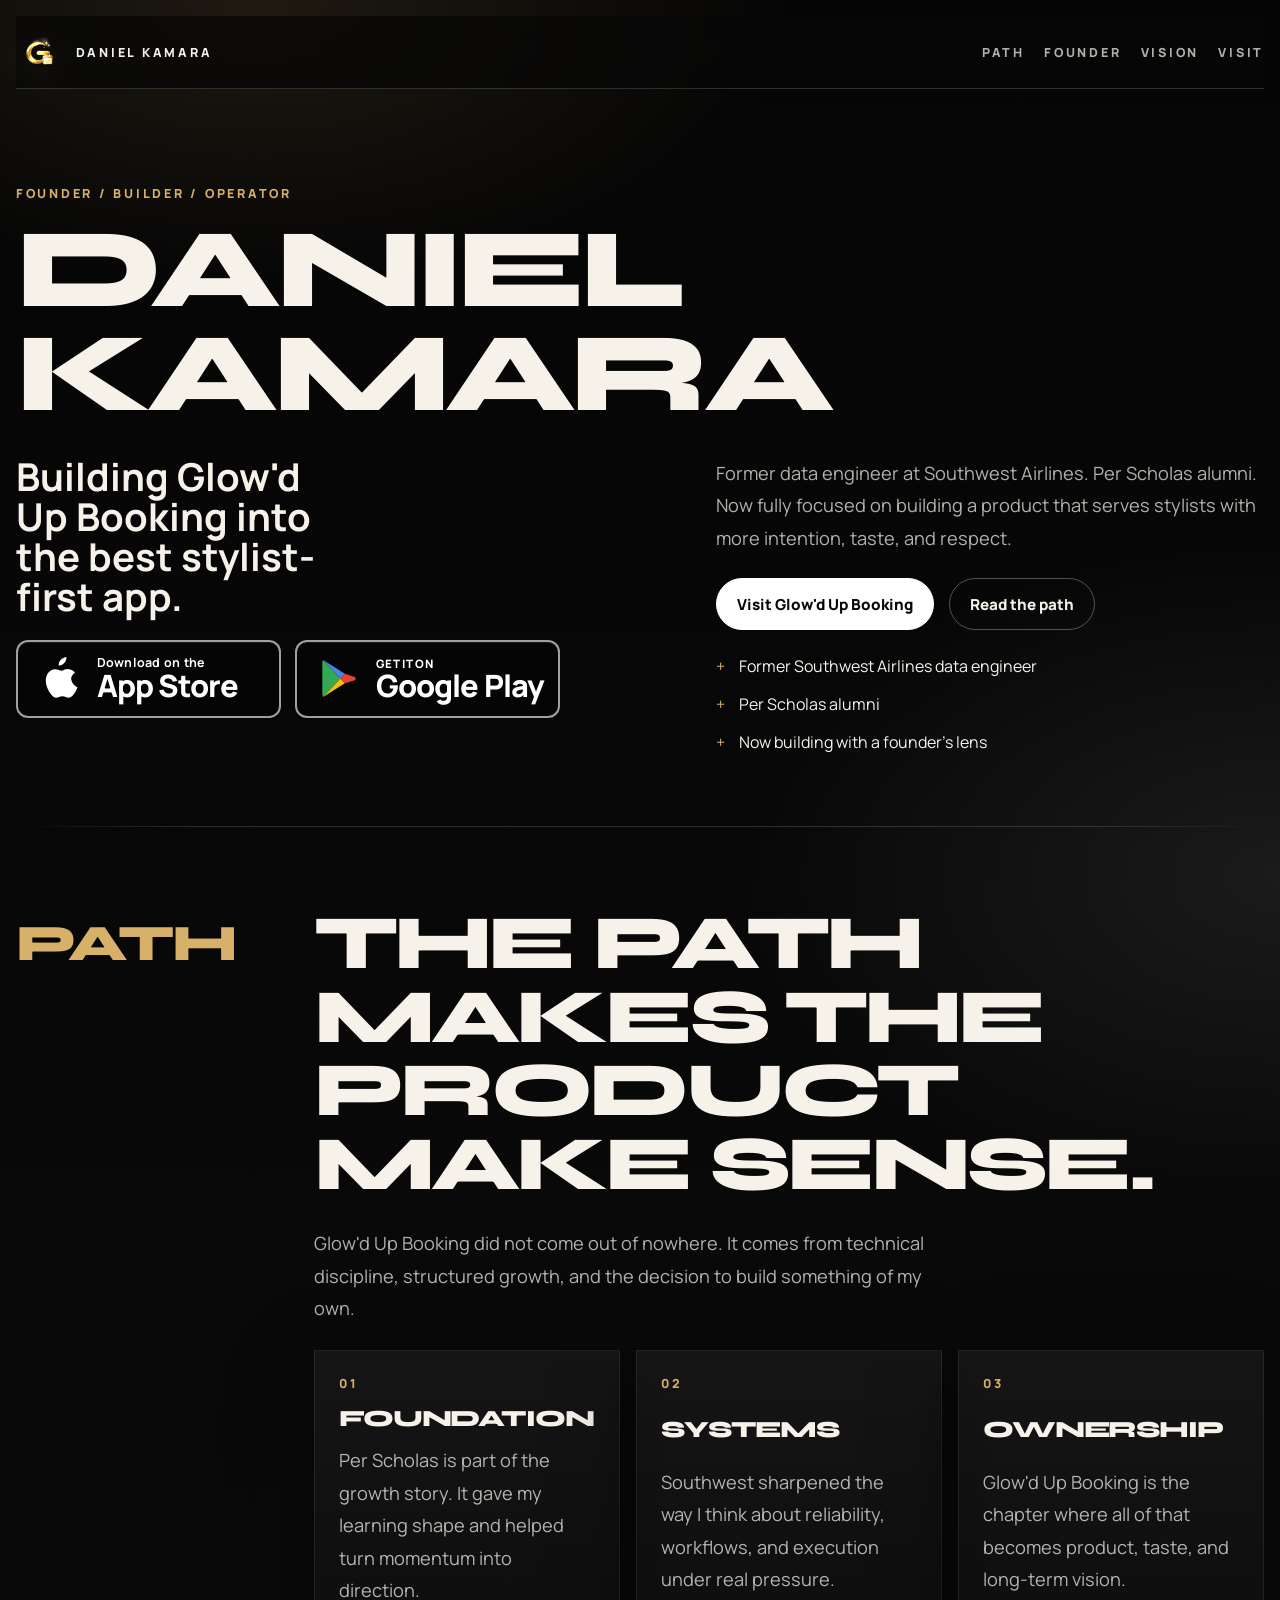
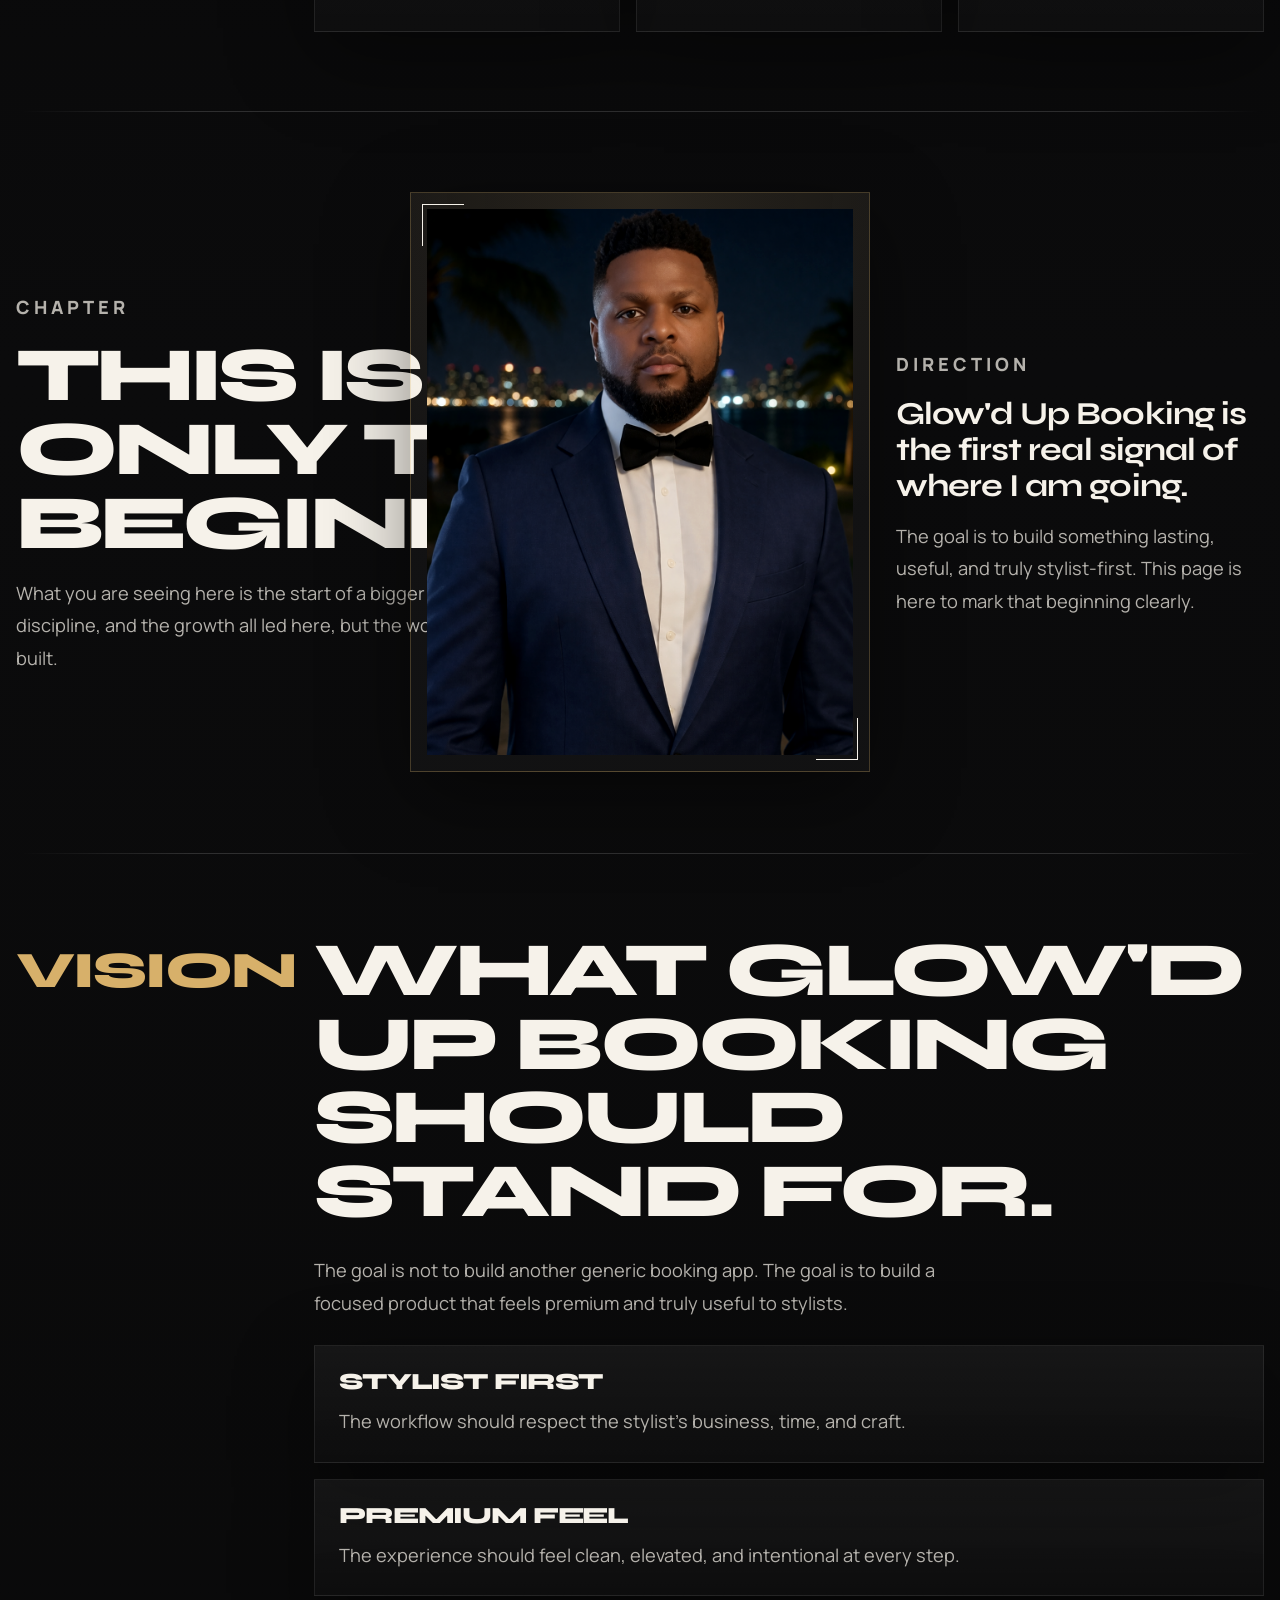
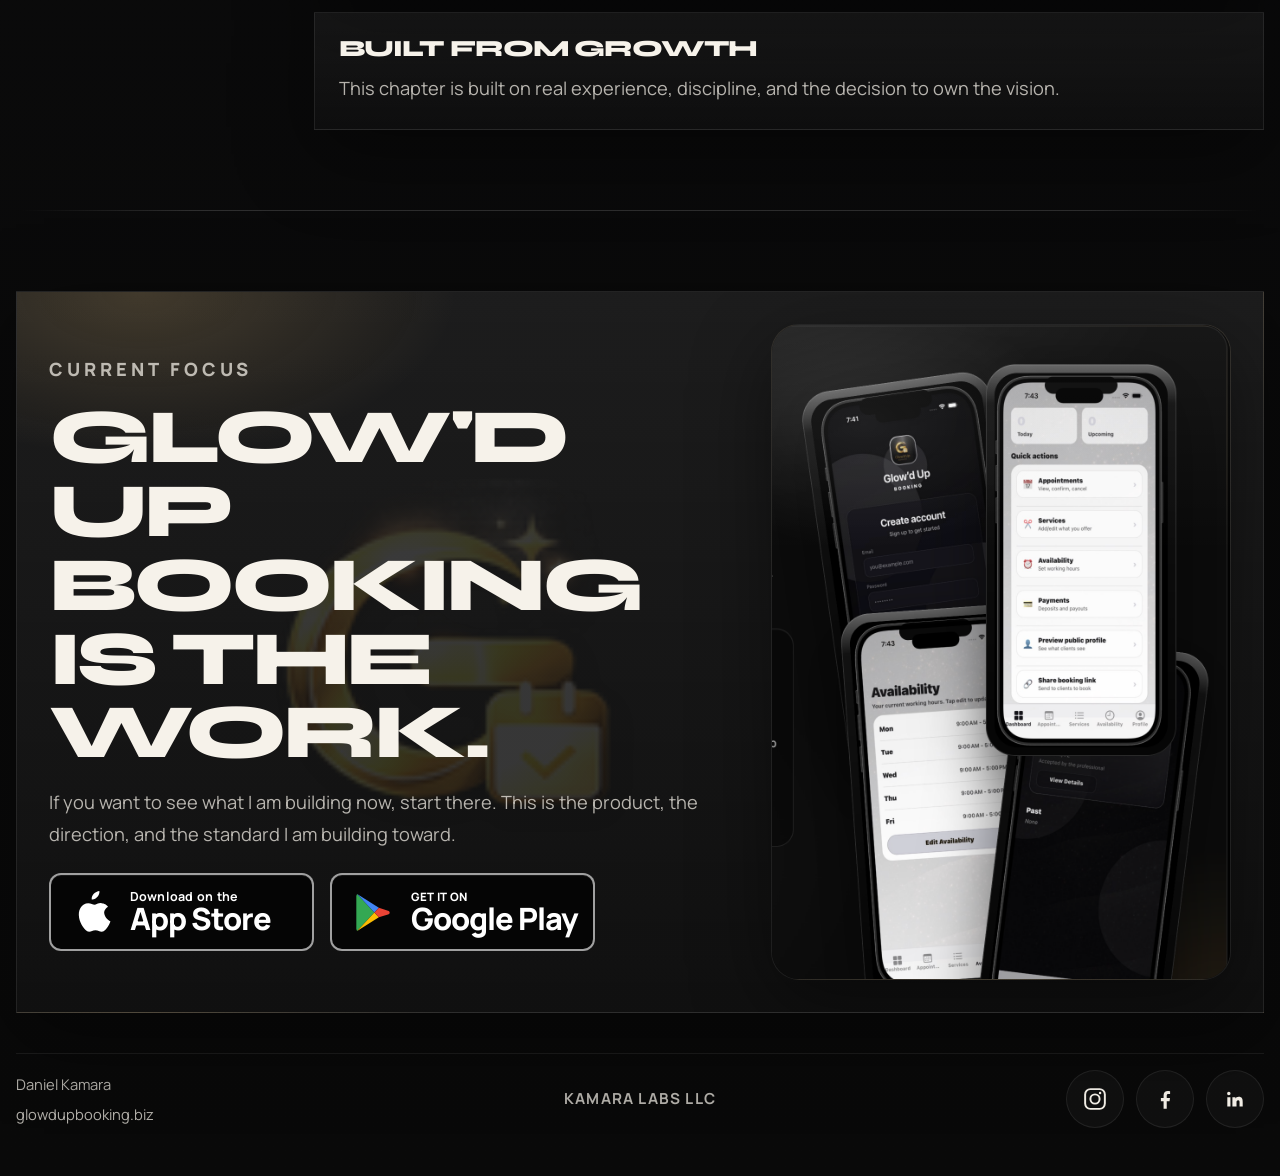
==== commit 74d3ba42: "Add app store badges to portfolio" ====
--- a/index.html
+++ b/index.html
@@ -49,9 +49,62 @@
           </div>
 
           <div class="hero-lower" data-reveal="2">
-            <p class="hero-tagline">
-              Building Glow'd Up Booking into the best stylist-first app.
-            </p>
+            <div class="hero-tagline-block">
+              <p class="hero-tagline">
+                Building Glow'd Up Booking into the best stylist-first app.
+              </p>
+
+              <div class="hero-store-actions" aria-label="Download Glow'd Up Booking">
+                <a
+                  class="app-badge app-badge-apple"
+                  href="https://apps.apple.com/us/app/glowd-up-booking/id6758881771"
+                  target="_blank"
+                  rel="noopener noreferrer"
+                  aria-label="Glow'd Up Booking on the App Store"
+                >
+                  <svg viewBox="0 0 24 24" aria-hidden="true">
+                    <path
+                      d="M15.2 3.6c.7-.8 1.2-2 1-3.1-1 .1-2.2.7-3 1.5-.7.8-1.2 1.9-1.1 3 .1 0 .3 0 .4 0 1 0 2-.5 2.7-1.4ZM18.7 12.5c0-2.4 2-3.5 2.1-3.6-1.1-1.6-2.9-1.9-3.5-1.9-1.5-.2-2.9.9-3.7.9s-2-.8-3.3-.8c-1.7 0-3.3 1-4.2 2.5-1.8 3-.5 7.4 1.3 10 .9 1.2 1.9 2.6 3.3 2.6 1.3-.1 1.8-.8 3.4-.8s2 .8 3.4.8c1.4 0 2.3-1.3 3.2-2.6 1-1.4 1.4-2.8 1.4-2.9-.1 0-3.4-1.3-3.4-5.2Z"
+                    ></path>
+                  </svg>
+                  <span class="app-badge-copy">
+                    <span class="app-badge-overline">Download on the</span>
+                    <span class="app-badge-title">App Store</span>
+                  </span>
+                </a>
+
+                <a
+                  class="app-badge app-badge-google"
+                  href="https://play.google.com/store/apps/details?id=com.kamaralabs.glowdupbooking&amp;hl=en_US"
+                  target="_blank"
+                  rel="noopener noreferrer"
+                  aria-label="Glow'd Up Booking on Google Play"
+                >
+                  <svg class="google-play-icon" viewBox="0 0 48 48" aria-hidden="true">
+                    <path
+                      class="play-green"
+                      d="M7.6 4.3c-.6.7-.9 1.7-.9 3v33.4c0 1.3.3 2.3.9 3L26 24 7.6 4.3Z"
+                    ></path>
+                    <path
+                      class="play-blue"
+                      d="M30.8 18.9 7.6 4.3 26 24l4.8-5.1Z"
+                    ></path>
+                    <path
+                      class="play-yellow"
+                      d="M30.8 29.1 26 24 7.6 43.7l23.2-14.6Z"
+                    ></path>
+                    <path
+                      class="play-red"
+                      d="m40.5 22-9.7-3.1L26 24l4.8 5.1 9.7-3.1c2.4-.8 2.4-3.2 0-4Z"
+                    ></path>
+                  </svg>
+                  <span class="app-badge-copy">
+                    <span class="app-badge-overline">GET IT ON</span>
+                    <span class="app-badge-title">Google Play</span>
+                  </span>
+                </a>
+              </div>
+            </div>
 
             <div class="hero-side">
               <p class="hero-copy">
@@ -213,15 +266,7 @@
 
             <div class="cta-actions">
               <a
-                class="button button-primary"
-                href="https://www.glowdupbooking.biz/"
-                target="_blank"
-                rel="noopener noreferrer"
-                >Go to glowdupbooking.biz</a
-              >
-
-              <a
-                class="app-badge"
+                class="app-badge app-badge-apple"
                 href="https://apps.apple.com/us/app/glowd-up-booking/id6758881771"
                 target="_blank"
                 rel="noopener noreferrer"
@@ -235,6 +280,37 @@
                 <span class="app-badge-copy">
                   <span class="app-badge-overline">Download on the</span>
                   <span class="app-badge-title">App Store</span>
+                </span>
+              </a>
+
+              <a
+                class="app-badge app-badge-google"
+                href="https://play.google.com/store/apps/details?id=com.kamaralabs.glowdupbooking&amp;hl=en_US"
+                target="_blank"
+                rel="noopener noreferrer"
+                aria-label="Glow'd Up Booking on Google Play"
+              >
+                <svg class="google-play-icon" viewBox="0 0 48 48" aria-hidden="true">
+                  <path
+                    class="play-green"
+                    d="M7.6 4.3c-.6.7-.9 1.7-.9 3v33.4c0 1.3.3 2.3.9 3L26 24 7.6 4.3Z"
+                  ></path>
+                  <path
+                    class="play-blue"
+                    d="M30.8 18.9 7.6 4.3 26 24l4.8-5.1Z"
+                  ></path>
+                  <path
+                    class="play-yellow"
+                    d="M30.8 29.1 26 24 7.6 43.7l23.2-14.6Z"
+                  ></path>
+                  <path
+                    class="play-red"
+                    d="m40.5 22-9.7-3.1L26 24l4.8 5.1 9.7-3.1c2.4-.8 2.4-3.2 0-4Z"
+                  ></path>
+                </svg>
+                <span class="app-badge-copy">
+                  <span class="app-badge-overline">GET IT ON</span>
+                  <span class="app-badge-title">Google Play</span>
                 </span>
               </a>
             </div>
--- a/css/style.css
+++ b/css/style.css
@@ -209,6 +209,20 @@
   font-weight: 700;
 }
 
+.hero-tagline-block {
+  display: grid;
+  align-content: start;
+  gap: 1.45rem;
+  min-width: 0;
+}
+
+.hero-store-actions {
+  display: flex;
+  flex-wrap: wrap;
+  gap: 0.9rem;
+  max-width: 35rem;
+}
+
 .hero-side {
   display: grid;
   min-width: 0;
@@ -531,14 +545,16 @@
 .app-badge {
   display: inline-flex;
   align-items: center;
-  gap: 0.9rem;
-  min-height: 66px;
-  padding: 0.78rem 1.2rem;
-  border: 1px solid rgba(255, 255, 255, 0.2);
-  border-radius: 22px;
-  background: linear-gradient(180deg, #181818, #101010);
+  justify-content: flex-start;
+  gap: 0.95rem;
+  width: min(100%, 265px);
+  min-height: 78px;
+  padding: 0.62rem 1.15rem;
+  border: 2px solid rgba(255, 255, 255, 0.62);
+  border-radius: 12px;
+  background: #050505;
   color: #ffffff;
-  box-shadow: inset 0 1px 0 rgba(255, 255, 255, 0.05);
+  box-shadow: inset 0 1px 0 rgba(255, 255, 255, 0.08);
   transition:
     transform 0.18s ease,
     border-color 0.18s ease,
@@ -550,36 +566,64 @@
 .app-badge:focus-visible {
   outline: none;
   transform: translateY(-1px);
-  border-color: rgba(215, 176, 106, 0.45);
-  background: rgba(215, 176, 106, 0.08);
-  color: var(--gold-strong);
+  border-color: rgba(255, 255, 255, 0.9);
+  background: #000000;
+  color: #ffffff;
 }
 
 .app-badge svg {
   flex: 0 0 auto;
-  width: 30px;
-  height: 30px;
+  width: 45px;
+  height: 45px;
   fill: currentColor;
 }
 
+.app-badge-google svg {
+  fill: none;
+}
+
+.google-play-icon .play-green {
+  fill: #34a853;
+}
+
+.google-play-icon .play-blue {
+  fill: #4285f4;
+}
+
+.google-play-icon .play-yellow {
+  fill: #fbbc04;
+}
+
+.google-play-icon .play-red {
+  fill: #ea4335;
+}
+
 .app-badge-copy {
   display: grid;
-  gap: 0.12rem;
+  gap: 0.08rem;
+  min-width: 0;
 }
 
 .app-badge-overline {
-  font-size: 0.66rem;
+  font-size: 0.78rem;
   font-weight: 700;
-  letter-spacing: 0.04em;
+  letter-spacing: 0.02em;
   line-height: 1;
   text-transform: none;
 }
 
+.app-badge-google .app-badge-overline {
+  font-size: 0.72rem;
+  font-weight: 800;
+  letter-spacing: 0.03em;
+}
+
 .app-badge-title {
-  font-size: 1.7rem;
+  font-size: 1.92rem;
   font-weight: 800;
-  line-height: 0.9;
-  letter-spacing: -0.04em;
+  line-height: 0.96;
+  letter-spacing: -0.03em;
+  white-space: nowrap;
 }
 
 .cta-visual {
@@ -742,41 +786,79 @@
     background-size: 44px 44px;
   }
 
+  section {
+    scroll-margin-top: 8.5rem;
+  }
+
   .page-shell {
     width: min(calc(100% - 1.1rem), var(--max-width));
   }
 
+  .site-header {
+    gap: 0.65rem;
+    min-height: auto;
+    margin-bottom: 1.15rem;
+    padding: 0.3rem 0 0.7rem;
+  }
+
+  .brand {
+    gap: 0.7rem;
+    padding-top: 0.55rem;
+  }
+
+  .brand-logo {
+    width: 38px;
+    height: 38px;
+  }
+
   .site-nav {
+    display: grid;
+    grid-template-columns: repeat(4, minmax(0, 1fr));
     gap: 0.8rem;
-    flex-wrap: wrap;
-    justify-content: flex-start;
-    padding-bottom: 0.75rem;
+    padding-bottom: 0;
+  }
+
+  .site-nav a {
+    padding: 0.48rem 0.3rem;
+    border: 1px solid var(--line-soft);
+    border-radius: 999px;
+    background: rgba(255, 255, 255, 0.03);
+    text-align: center;
+    white-space: nowrap;
   }
 
   .site-nav a,
   .brand-name,
   .eyebrow,
   .path-index {
-    font-size: 0.7rem;
+    font-size: 0.66rem;
+    letter-spacing: 0.18em;
   }
 
   .section-label p {
     font-family: "Syne", sans-serif;
-    font-size: clamp(1.9rem, 10vw, 2.4rem);
+    font-size: clamp(1.75rem, 8.8vw, 2.25rem);
     letter-spacing: -0.03em;
   }
 
   .hero {
-    gap: 1.5rem;
-    padding: 2.5rem 0 3.25rem;
+    gap: 1.25rem;
+    padding: 1.9rem 0 2.8rem;
+  }
+
+  .hero-main {
+    gap: 0.75rem;
   }
 
   .hero h1 {
-    font-size: clamp(3.25rem, 16vw, 5.25rem);
+    max-width: 5.4ch;
+    font-size: clamp(2.35rem, 11.4vw, 3.7rem);
   }
 
   .hero-tagline {
-    font-size: clamp(1.25rem, 6.8vw, 1.95rem);
+    max-width: 16ch;
+    font-size: clamp(1.15rem, 5.6vw, 1.55rem);
+    line-height: 1.08;
   }
 
   .hero-actions {
@@ -790,42 +872,146 @@
   .section-content h2,
   .portrait-side h2,
   .cta-section h2 {
-    font-size: clamp(2.1rem, 11vw, 3.4rem);
+    max-width: 10ch;
+    font-size: clamp(1.95rem, 10.4vw, 3rem);
   }
 
   .path-item,
   .vision-row,
   .cta-section {
-    padding: 1.25rem;
+    padding: 1.1rem;
   }
 
   .cta-section::before {
     left: 50%;
-    top: 42%;
-    width: clamp(374px, 88vw, 578px);
-    opacity: 0.12;
+    top: 45%;
+    width: clamp(250px, 72vw, 360px);
+    opacity: 0.1;
   }
 
   .cta-actions {
     display: grid;
   }
 
+  .cta-section .button,
+  .app-badge {
+    width: 100%;
+  }
+
+  .app-badge {
+    justify-content: center;
+    min-height: 60px;
+    padding: 0.78rem 1rem;
+  }
+
+  .app-badge-title {
+    font-size: 1.45rem;
+  }
+
+  .phone-showcase {
+    border-radius: 22px;
+  }
+
+  .phone-showcase img {
+    aspect-ratio: 0.82;
+  }
+
   .portrait-frame {
     padding: 0.8rem;
+    width: 100%;
+  }
+
+  .portrait-side {
+    gap: 0.85rem;
+  }
+
+  .founder-quote {
+    max-width: none;
+    font-size: clamp(1.2rem, 5.8vw, 1.55rem);
+  }
+
+  .hero-copy,
+  .section-intro,
+  .path-item p,
+  .portrait-side p,
+  .vision-row p,
+  .cta-section p,
+  .site-footer {
+    font-size: 1rem;
+    line-height: 1.68;
+  }
+
+  .path-item {
+    min-height: 0;
+  }
+
+  .path-item h3,
+  .vision-row h3 {
+    font-size: 1.25rem;
   }
 
   .site-footer {
     grid-template-columns: 1fr;
-    align-items: flex-start;
+    align-items: center;
+    gap: 1.15rem;
+    text-align: center;
   }
 
   .social-links {
     flex-wrap: wrap;
-    justify-self: start;
-  }
-
+    justify-self: center;
+  }
+
+  .footer-meta,
   .footer-company {
-    justify-self: start;
+    justify-self: center;
+  }
+}
+
+@media (max-width: 430px) {
+  .page-shell {
+    width: min(calc(100% - 0.85rem), var(--max-width));
+  }
+
+  .site-nav {
+    gap: 0.45rem;
+  }
+
+  .site-nav a,
+  .brand-name,
+  .eyebrow,
+  .path-index {
+    font-size: 0.62rem;
+    letter-spacing: 0.14em;
+  }
+
+  .hero {
+    padding-top: 1.55rem;
+  }
+
+  .hero h1 {
+    font-size: clamp(2.2rem, 12vw, 3.35rem);
+  }
+
+  .hero-lower,
+  .editorial-section,
+  .portrait-section,
+  .cta-section {
+    gap: 1.2rem;
+  }
+
+  .signal-list li {
+    font-size: 0.96rem;
+  }
+
+  .social-link {
+    width: 54px;
+    height: 54px;
+  }
+
+  .social-link svg {
+    width: 24px;
+    height: 24px;
   }
 }
 
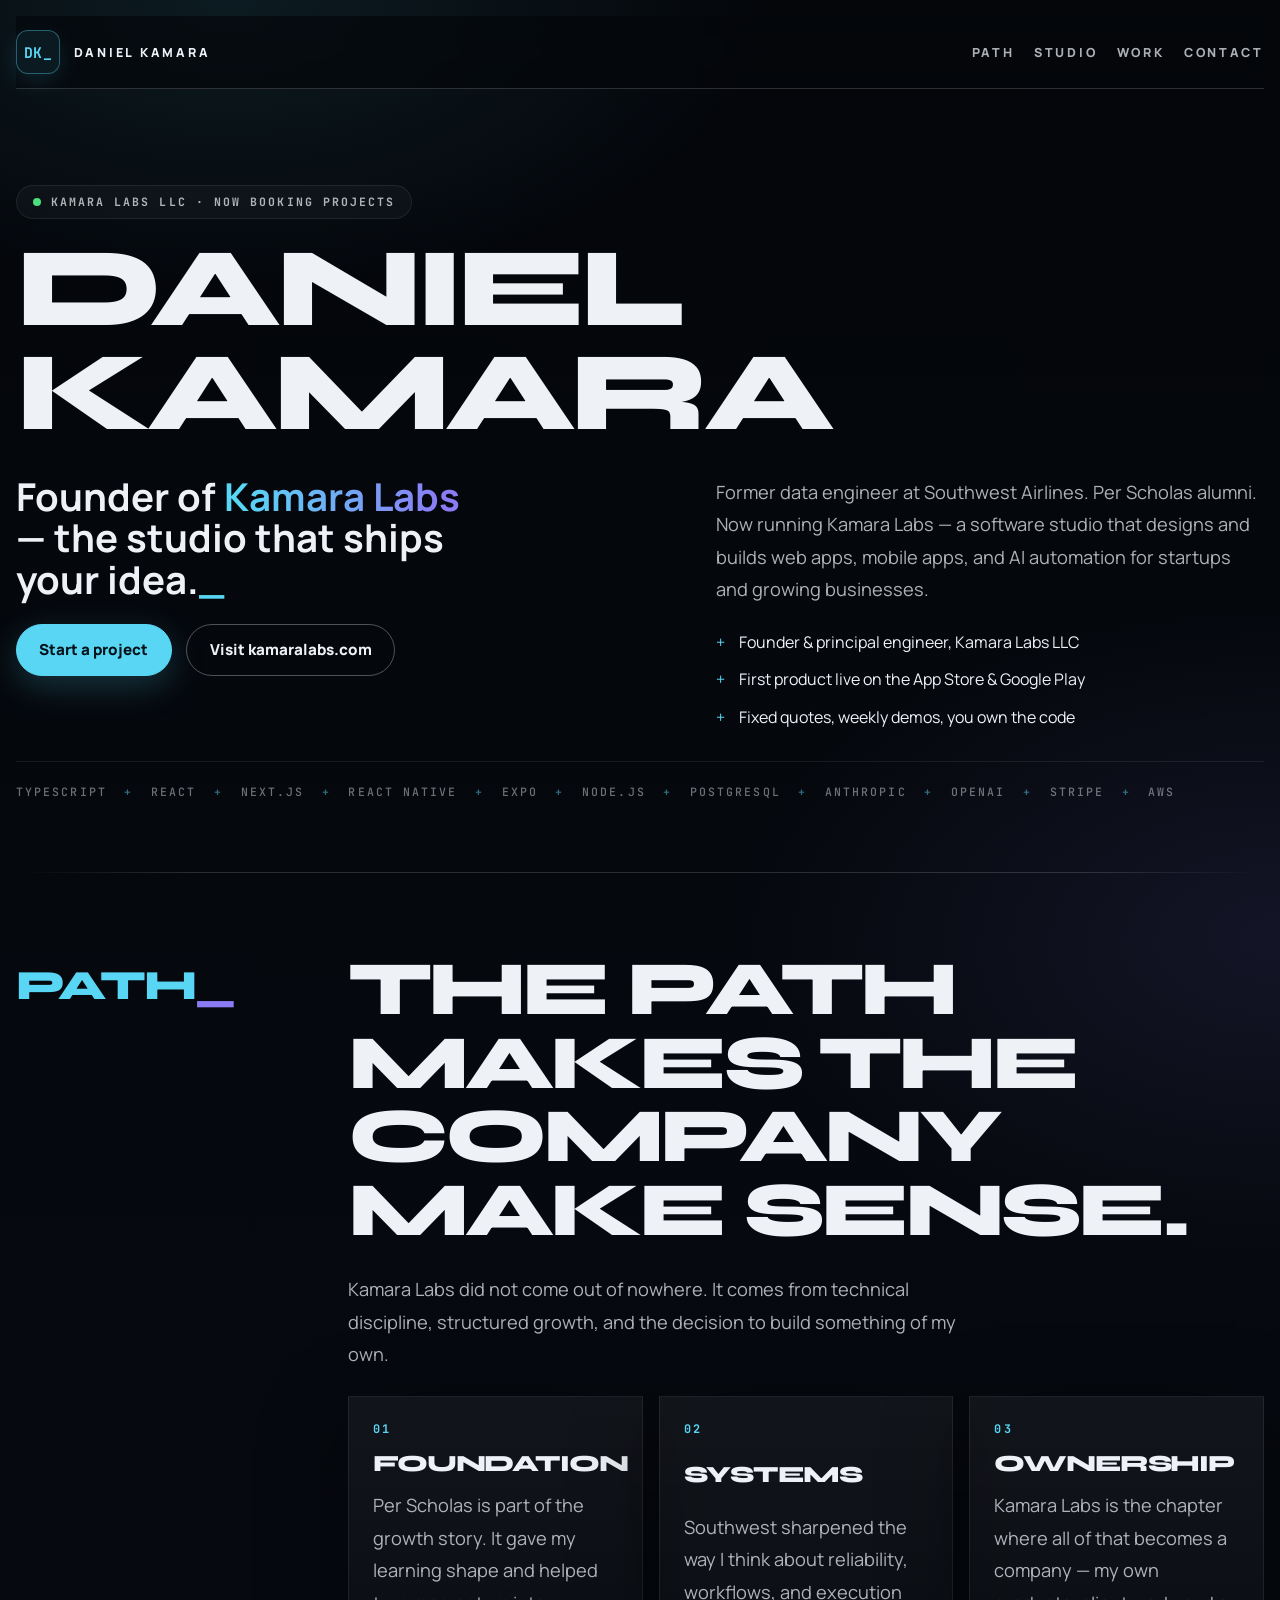
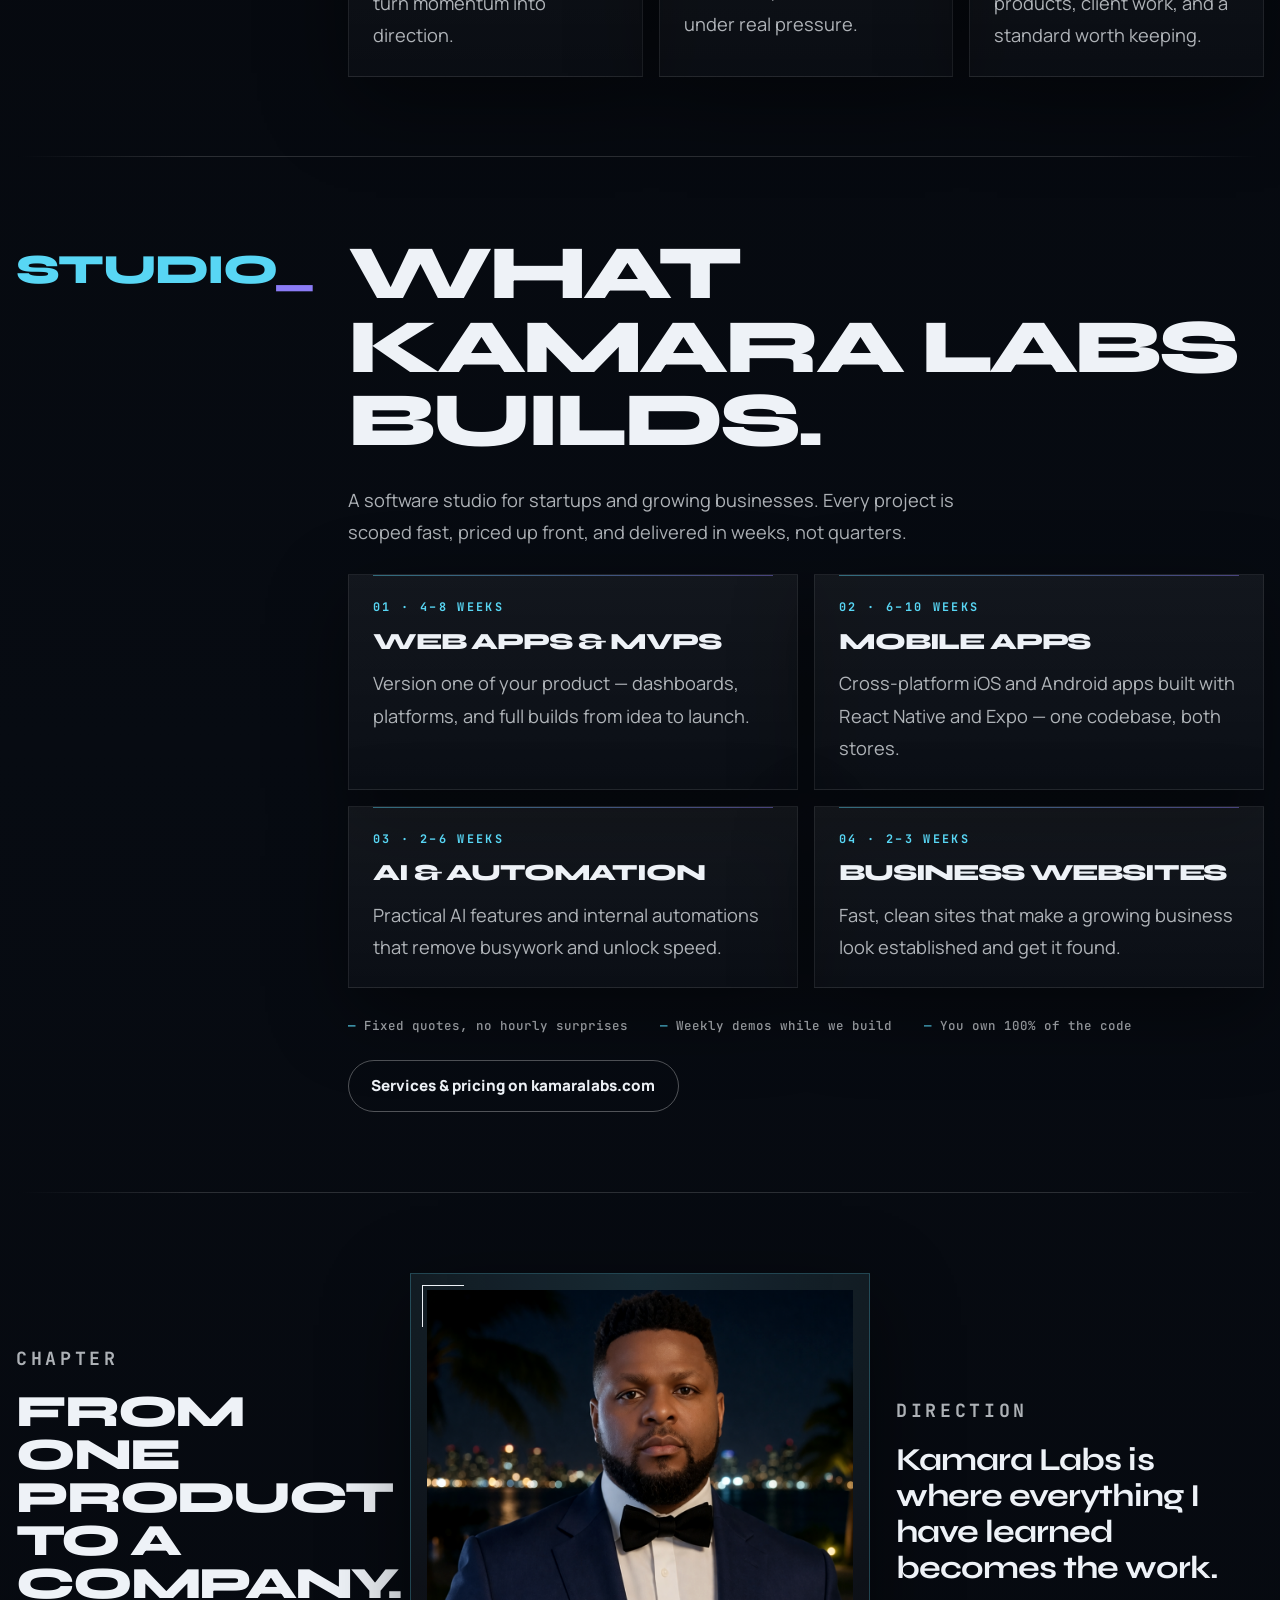
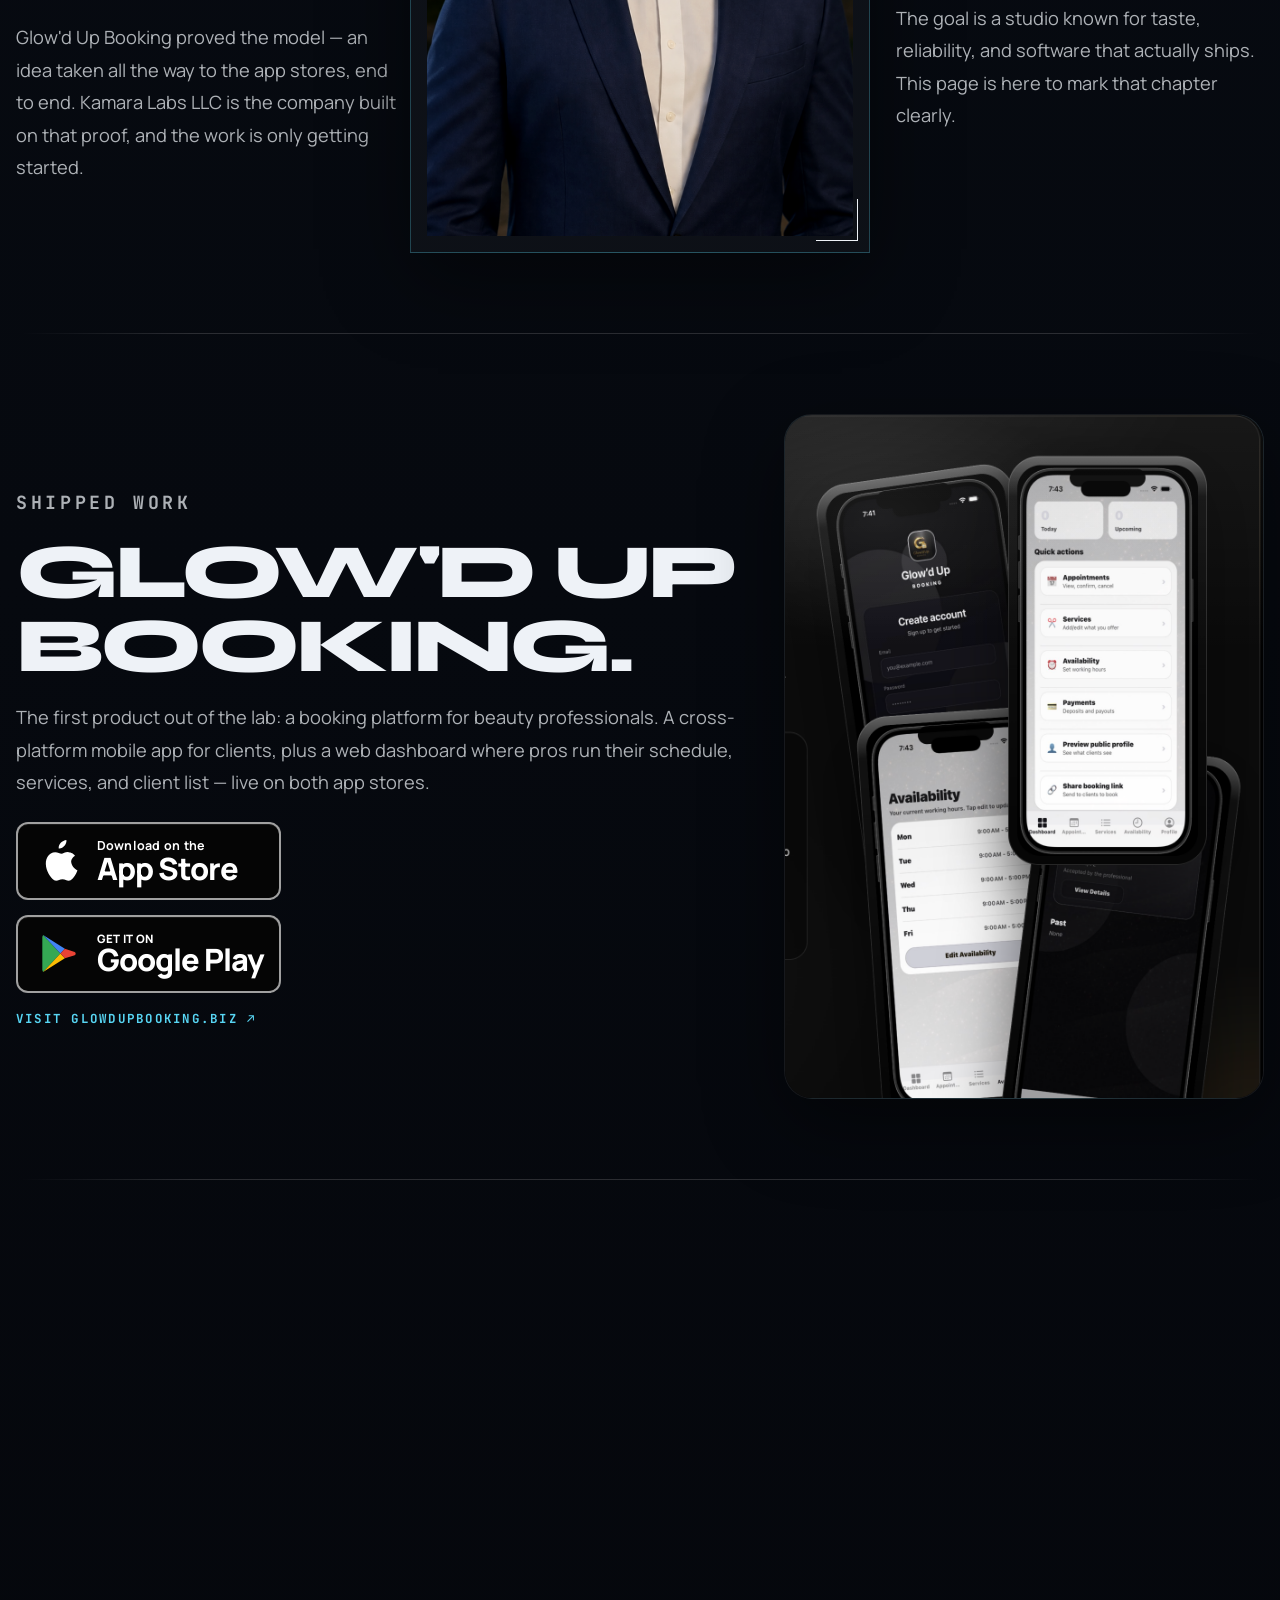
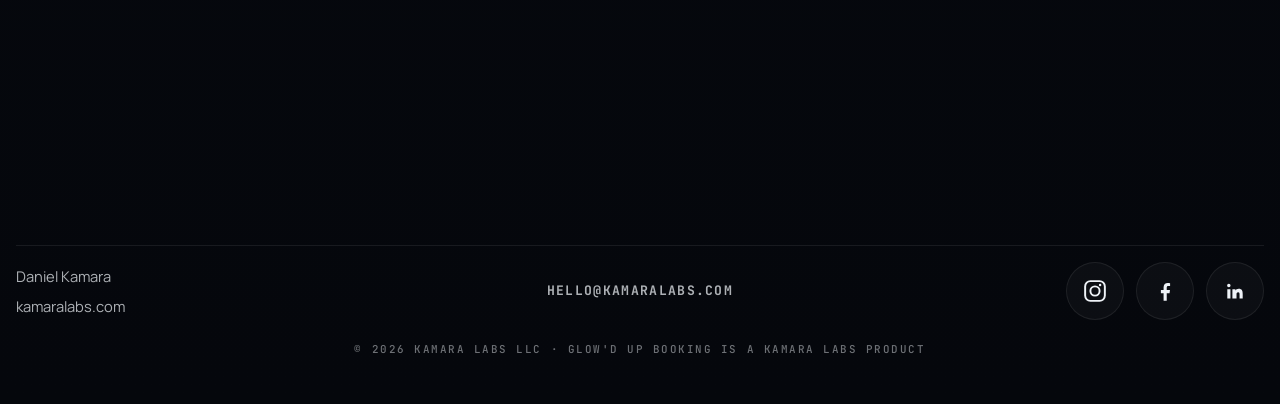
==== commit ab495f6d: "Refocus portfolio on Kamara Labs with wired Start a Project form Reposition the site from a Glow'd U" ====
--- a/index.html
+++ b/index.html
@@ -6,133 +6,109 @@
     <meta http-equiv="X-UA-Compatible" content="IE=edge" />
     <meta
       name="description"
-      content="Daniel Kamara is the founder building Glow'd Up Booking into the best stylist-first app."
+      content="Daniel Kamara is the founder of Kamara Labs LLC — a software studio that designs and builds web apps, mobile apps, and AI automation for startups and growing businesses."
+    />
+    <meta property="og:title" content="Daniel Kamara | Founder, Kamara Labs" />
+    <meta
+      property="og:description"
+      content="Founder of Kamara Labs LLC — a software studio that ships web apps, mobile apps, and AI automation."
+    />
+    <meta property="og:url" content="https://www.danielkamara.com" />
+    <link
+      rel="icon"
+      href="data:image/svg+xml,%3Csvg xmlns='http://www.w3.org/2000/svg' viewBox='0 0 64 64'%3E%3Crect width='64' height='64' rx='14' fill='%2306080d'/%3E%3Ctext x='30' y='43' font-family='Menlo,monospace' font-size='26' font-weight='700' fill='%2358d6f4' text-anchor='middle'%3EDK%3C/text%3E%3Ctext x='50' y='43' font-family='Menlo,monospace' font-size='26' font-weight='700' fill='%238b7cf6' text-anchor='middle'%3E_%3C/text%3E%3C/svg%3E"
     />
     <link rel="preconnect" href="https://fonts.googleapis.com" />
     <link rel="preconnect" href="https://fonts.gstatic.com" crossorigin />
     <link
-      href="https://fonts.googleapis.com/css2?family=Manrope:wght@400;500;600;700;800&amp;family=Syne:wght@600;700;800&amp;display=swap"
+      href="https://fonts.googleapis.com/css2?family=Manrope:wght@400;500;600;700;800&amp;family=Syne:wght@600;700;800&amp;family=JetBrains+Mono:wght@500;700&amp;display=swap"
       rel="stylesheet"
     />
     <script>
       document.documentElement.classList.add("js-scroll");
     </script>
     <link rel="stylesheet" href="css/style.css" />
-    <title>Daniel Kamara | Founder</title>
+    <title>Daniel Kamara | Founder, Kamara Labs</title>
   </head>
 
   <body id="top">
     <div class="page-shell">
       <header class="site-header">
         <a class="brand" href="#top" aria-label="Daniel Kamara home">
-          <img
-            class="brand-logo"
-            src="images/logo.png"
-            alt="Glow'd Up Booking logo"
-          />
+          <span class="brand-mark" aria-hidden="true"
+            >DK<span class="brand-cursor">_</span></span
+          >
           <span class="brand-name">Daniel Kamara</span>
         </a>
 
         <nav class="site-nav" aria-label="Primary">
           <a href="#path">Path</a>
-          <a href="#founder">Founder</a>
-          <a href="#vision">Vision</a>
-          <a href="#visit">Visit</a>
+          <a href="#studio">Studio</a>
+          <a href="#work">Work</a>
+          <a href="#contact">Contact</a>
         </nav>
       </header>
 
       <main>
         <section class="hero" id="hero">
           <div class="hero-main" data-reveal="1">
-            <p class="eyebrow">Founder / Builder / Operator</p>
+            <p class="status-chip">
+              <span class="status-dot" aria-hidden="true"></span>
+              <span>Kamara Labs LLC &middot; Now booking projects</span>
+            </p>
             <h1>Daniel Kamara</h1>
           </div>
 
           <div class="hero-lower" data-reveal="2">
             <div class="hero-tagline-block">
               <p class="hero-tagline">
-                Building Glow'd Up Booking into the best stylist-first app.
+                Founder of <span class="grad">Kamara Labs</span> — the studio
+                that ships your idea.<span class="cursor">_</span>
               </p>
 
-              <div class="hero-store-actions" aria-label="Download Glow'd Up Booking">
+              <div class="hero-actions">
+                <a class="button button-primary" href="/contact/"
+                  >Start a project</a
+                >
                 <a
-                  class="app-badge app-badge-apple"
-                  href="https://apps.apple.com/us/app/glowd-up-booking/id6758881771"
+                  class="button button-secondary"
+                  href="https://kamaralabs.com"
                   target="_blank"
                   rel="noopener noreferrer"
-                  aria-label="Glow'd Up Booking on the App Store"
+                  >Visit kamaralabs.com</a
                 >
-                  <svg viewBox="0 0 24 24" aria-hidden="true">
-                    <path
-                      d="M15.2 3.6c.7-.8 1.2-2 1-3.1-1 .1-2.2.7-3 1.5-.7.8-1.2 1.9-1.1 3 .1 0 .3 0 .4 0 1 0 2-.5 2.7-1.4ZM18.7 12.5c0-2.4 2-3.5 2.1-3.6-1.1-1.6-2.9-1.9-3.5-1.9-1.5-.2-2.9.9-3.7.9s-2-.8-3.3-.8c-1.7 0-3.3 1-4.2 2.5-1.8 3-.5 7.4 1.3 10 .9 1.2 1.9 2.6 3.3 2.6 1.3-.1 1.8-.8 3.4-.8s2 .8 3.4.8c1.4 0 2.3-1.3 3.2-2.6 1-1.4 1.4-2.8 1.4-2.9-.1 0-3.4-1.3-3.4-5.2Z"
-                    ></path>
-                  </svg>
-                  <span class="app-badge-copy">
-                    <span class="app-badge-overline">Download on the</span>
-                    <span class="app-badge-title">App Store</span>
-                  </span>
-                </a>
-
-                <a
-                  class="app-badge app-badge-google"
-                  href="https://play.google.com/store/apps/details?id=com.kamaralabs.glowdupbooking&amp;hl=en_US"
-                  target="_blank"
-                  rel="noopener noreferrer"
-                  aria-label="Glow'd Up Booking on Google Play"
-                >
-                  <svg class="google-play-icon" viewBox="0 0 48 48" aria-hidden="true">
-                    <path
-                      class="play-green"
-                      d="M7.6 4.3c-.6.7-.9 1.7-.9 3v33.4c0 1.3.3 2.3.9 3L26 24 7.6 4.3Z"
-                    ></path>
-                    <path
-                      class="play-blue"
-                      d="M30.8 18.9 7.6 4.3 26 24l4.8-5.1Z"
-                    ></path>
-                    <path
-                      class="play-yellow"
-                      d="M30.8 29.1 26 24 7.6 43.7l23.2-14.6Z"
-                    ></path>
-                    <path
-                      class="play-red"
-                      d="m40.5 22-9.7-3.1L26 24l4.8 5.1 9.7-3.1c2.4-.8 2.4-3.2 0-4Z"
-                    ></path>
-                  </svg>
-                  <span class="app-badge-copy">
-                    <span class="app-badge-overline">GET IT ON</span>
-                    <span class="app-badge-title">Google Play</span>
-                  </span>
-                </a>
               </div>
             </div>
 
             <div class="hero-side">
               <p class="hero-copy">
                 Former data engineer at Southwest Airlines. Per Scholas alumni.
-                Now fully focused on building a product that serves stylists
-                with more intention, taste, and respect.
+                Now running Kamara Labs — a software studio that designs and
+                builds web apps, mobile apps, and AI automation for startups
+                and growing businesses.
               </p>
 
-              <div class="hero-actions">
-                <a
-                  class="button button-primary"
-                  href="https://www.glowdupbooking.biz/"
-                  target="_blank"
-                  rel="noopener noreferrer"
-                  >Visit Glow'd Up Booking</a
-                >
-                <a class="button button-secondary" href="#path"
-                  >Read the path</a
-                >
-              </div>
-
               <ul class="signal-list" aria-label="Highlights">
-                <li>Former Southwest Airlines data engineer</li>
-                <li>Per Scholas alumni</li>
-                <li>Now building with a founder's lens</li>
+                <li>Founder &amp; principal engineer, Kamara Labs LLC</li>
+                <li>First product live on the App Store &amp; Google Play</li>
+                <li>Fixed quotes, weekly demos, you own the code</li>
               </ul>
             </div>
           </div>
+
+          <ul class="tech-strip" aria-label="Technology stack" data-reveal="3">
+            <li>TypeScript</li>
+            <li>React</li>
+            <li>Next.js</li>
+            <li>React Native</li>
+            <li>Expo</li>
+            <li>Node.js</li>
+            <li>PostgreSQL</li>
+            <li>Anthropic</li>
+            <li>OpenAI</li>
+            <li>Stripe</li>
+            <li>AWS</li>
+          </ul>
         </section>
 
         <div class="section-rule" aria-hidden="true"></div>
@@ -143,10 +119,10 @@
           </div>
 
           <div class="section-content" data-reveal="2">
-            <h2>The path makes the product make sense.</h2>
+            <h2>The path makes the company make sense.</h2>
             <p class="section-intro">
-              Glow'd Up Booking did not come out of nowhere. It comes from
-              technical discipline, structured growth, and the decision to build
+              Kamara Labs did not come out of nowhere. It comes from technical
+              discipline, structured growth, and the decision to build
               something of my own.
             </p>
 
@@ -173,10 +149,82 @@
                 <span class="path-index">03</span>
                 <h3>Ownership</h3>
                 <p>
-                  Glow'd Up Booking is the chapter where all of that becomes
-                  product, taste, and long-term vision.
-                </p>
-              </article>
+                  Kamara Labs is the chapter where all of that becomes a
+                  company — my own products, client work, and a standard worth
+                  keeping.
+                </p>
+              </article>
+            </div>
+          </div>
+        </section>
+
+        <div class="section-rule" aria-hidden="true"></div>
+
+        <section class="editorial-section" id="studio">
+          <div class="section-label" data-reveal="1">
+            <p>Studio</p>
+          </div>
+
+          <div class="section-content" data-reveal="2">
+            <h2>What Kamara Labs builds.</h2>
+            <p class="section-intro">
+              A software studio for startups and growing businesses. Every
+              project is scoped fast, priced up front, and delivered in weeks,
+              not quarters.
+            </p>
+
+            <div class="service-grid">
+              <article class="service-item">
+                <span class="service-meta">01 &middot; 4–8 weeks</span>
+                <h3>Web apps &amp; MVPs</h3>
+                <p>
+                  Version one of your product — dashboards, platforms, and
+                  full builds from idea to launch.
+                </p>
+              </article>
+
+              <article class="service-item">
+                <span class="service-meta">02 &middot; 6–10 weeks</span>
+                <h3>Mobile apps</h3>
+                <p>
+                  Cross-platform iOS and Android apps built with React Native
+                  and Expo — one codebase, both stores.
+                </p>
+              </article>
+
+              <article class="service-item">
+                <span class="service-meta">03 &middot; 2–6 weeks</span>
+                <h3>AI &amp; automation</h3>
+                <p>
+                  Practical AI features and internal automations that remove
+                  busywork and unlock speed.
+                </p>
+              </article>
+
+              <article class="service-item">
+                <span class="service-meta">04 &middot; 2–3 weeks</span>
+                <h3>Business websites</h3>
+                <p>
+                  Fast, clean sites that make a growing business look
+                  established and get it found.
+                </p>
+              </article>
+            </div>
+
+            <ul class="work-style" aria-label="How Kamara Labs works">
+              <li>Fixed quotes, no hourly surprises</li>
+              <li>Weekly demos while we build</li>
+              <li>You own 100% of the code</li>
+            </ul>
+
+            <div class="studio-actions">
+              <a
+                class="button button-secondary"
+                href="https://kamaralabs.com"
+                target="_blank"
+                rel="noopener noreferrer"
+                >Services &amp; pricing on kamaralabs.com</a
+              >
             </div>
           </div>
         </section>
@@ -186,11 +234,11 @@
         <section class="portrait-section" id="founder">
           <div class="portrait-side portrait-side-left" data-reveal="1">
             <p class="eyebrow">Chapter</p>
-            <h2>This is only the beginning.</h2>
+            <h2>From one product to a company.</h2>
             <p>
-              What you are seeing here is the start of a bigger story. The
-              systems background, the discipline, and the growth all led here,
-              but the work I am most focused on is still being built.
+              Glow'd Up Booking proved the model — an idea taken all the way
+              to the app stores, end to end. Kamara Labs LLC is the company
+              built on that proof, and the work is only getting started.
             </p>
           </div>
 
@@ -201,70 +249,30 @@
           <div class="portrait-side portrait-side-right" data-reveal="3">
             <p class="eyebrow">Direction</p>
             <blockquote class="founder-quote">
-              Glow'd Up Booking is the first real signal of where I am going.
+              Kamara Labs is where everything I have learned becomes the work.
             </blockquote>
             <p>
-              The goal is to build something lasting, useful, and truly
-              stylist-first. This page is here to mark that beginning clearly.
+              The goal is a studio known for taste, reliability, and software
+              that actually ships. This page is here to mark that chapter
+              clearly.
             </p>
           </div>
         </section>
 
         <div class="section-rule" aria-hidden="true"></div>
 
-        <section class="editorial-section" id="vision">
-          <div class="section-label" data-reveal="1">
-            <p>Vision</p>
-          </div>
-
-          <div class="section-content" data-reveal="2">
-            <h2>What Glow'd Up Booking should stand for.</h2>
-            <p class="section-intro">
-              The goal is not to build another generic booking app. The goal is
-              to build a focused product that feels premium and truly useful to
-              stylists.
-            </p>
-
-            <div class="vision-list">
-              <article class="vision-row">
-                <h3>Stylist first</h3>
-                <p>
-                  The workflow should respect the stylist's business, time, and
-                  craft.
-                </p>
-              </article>
-
-              <article class="vision-row">
-                <h3>Premium feel</h3>
-                <p>
-                  The experience should feel clean, elevated, and intentional at
-                  every step.
-                </p>
-              </article>
-
-              <article class="vision-row">
-                <h3>Built from growth</h3>
-                <p>
-                  This chapter is built on real experience, discipline, and the
-                  decision to own the vision.
-                </p>
-              </article>
-            </div>
-          </div>
-        </section>
-
-        <div class="section-rule" aria-hidden="true"></div>
-
-        <section class="cta-section" id="visit" data-reveal="1">
-          <div class="cta-copy">
-            <p class="eyebrow">Current focus</p>
-            <h2>Glow'd Up Booking is the work.</h2>
+        <section class="showcase-section" id="work">
+          <div class="showcase-copy" data-reveal="1">
+            <p class="eyebrow">Shipped work</p>
+            <h2>Glow'd Up Booking.</h2>
             <p>
-              If you want to see what I am building now, start there. This is
-              the product, the direction, and the standard I am building toward.
-            </p>
-
-            <div class="cta-actions">
+              The first product out of the lab: a booking platform for beauty
+              professionals. A cross-platform mobile app for clients, plus a
+              web dashboard where pros run their schedule, services, and
+              client list — live on both app stores.
+            </p>
+
+            <div class="store-actions" aria-label="Download Glow'd Up Booking">
               <a
                 class="app-badge app-badge-apple"
                 href="https://apps.apple.com/us/app/glowd-up-booking/id6758881771"
@@ -314,9 +322,17 @@
                 </span>
               </a>
             </div>
-          </div>
-
-          <div class="cta-visual" data-reveal="2">
+
+            <a
+              class="text-link"
+              href="https://www.glowdupbooking.biz/"
+              target="_blank"
+              rel="noopener noreferrer"
+              >Visit glowdupbooking.biz &#8599;</a
+            >
+          </div>
+
+          <div class="showcase-visual" data-reveal="2">
             <div class="phone-showcase">
               <img
                 src="images/glowup-phones-reference.png"
@@ -325,20 +341,51 @@
             </div>
           </div>
         </section>
+
+        <div class="section-rule" aria-hidden="true"></div>
+
+        <section class="contact-section" id="contact" data-reveal="1">
+          <p class="eyebrow">Contact</p>
+          <h2>Have an idea? Let's ship it.</h2>
+          <p class="contact-copy">
+            Kamara Labs takes on a limited number of projects at a time. Tell
+            me what you are building and you will get a clear scope and a
+            fixed quote — no hourly surprises.
+          </p>
+
+          <div class="contact-actions">
+            <a class="button button-primary" href="/contact/"
+              >Start a project</a
+            >
+            <a
+              class="button button-secondary"
+              href="https://kamaralabs.com"
+              target="_blank"
+              rel="noopener noreferrer"
+              >Visit kamaralabs.com</a
+            >
+          </div>
+
+          <a class="contact-email" href="mailto:hello@kamaralabs.com"
+            >hello@kamaralabs.com</a
+          >
+        </section>
       </main>
 
       <footer class="site-footer">
         <div class="footer-meta">
           <p>Daniel Kamara</p>
           <a
-            href="https://www.glowdupbooking.biz/"
+            href="https://kamaralabs.com"
             target="_blank"
             rel="noopener noreferrer"
-            >glowdupbooking.biz</a
+            >kamaralabs.com</a
           >
         </div>
 
-        <p class="footer-company">Kamara Labs LLC</p>
+        <a class="footer-company" href="mailto:hello@kamaralabs.com"
+          >hello@kamaralabs.com</a
+        >
 
         <div class="social-links" aria-label="Social links">
           <a
@@ -382,6 +429,11 @@
           </a>
         </div>
       </footer>
+
+      <p class="footer-legal">
+        &copy; 2026 Kamara Labs LLC &middot; Glow'd Up Booking is a Kamara
+        Labs product
+      </p>
     </div>
     <script>
       (() => {
--- a/css/style.css
+++ b/css/style.css
@@ -1,16 +1,23 @@
 :root {
-  --bg: #0a0a0a;
-  --bg-soft: #111111;
+  --bg: #05070c;
+  --bg-soft: #0b0f16;
   --panel: rgba(255, 255, 255, 0.04);
   --panel-strong: rgba(255, 255, 255, 0.07);
-  --text: #f6f2ea;
-  --muted: rgba(246, 242, 234, 0.72);
+  --text: #eef2f7;
+  --muted: rgba(238, 242, 247, 0.72);
+  --faint: rgba(238, 242, 247, 0.45);
   --line: rgba(255, 255, 255, 0.16);
   --line-soft: rgba(255, 255, 255, 0.08);
-  --gold: #d7b06a;
-  --gold-soft: rgba(215, 176, 106, 0.2);
-  --gold-strong: #f0d39b;
+  --accent: #58d6f4;
+  --accent-strong: #8ee9ff;
+  --accent-soft: rgba(88, 214, 244, 0.16);
+  --accent-2: #8b7cf6;
+  --accent-2-soft: rgba(139, 124, 246, 0.16);
+  --ok: #4ade80;
   --shadow: 0 24px 80px rgba(0, 0, 0, 0.45);
+  --font-display: "Syne", sans-serif;
+  --font-body: "Manrope", sans-serif;
+  --font-mono: "JetBrains Mono", ui-monospace, "SF Mono", Menlo, monospace;
   --max-width: 1320px;
 }
 
@@ -30,18 +37,18 @@
   overflow-x: hidden;
   background:
     radial-gradient(
-      900px 480px at 20% 0%,
-      rgba(215, 176, 106, 0.12),
+      900px 480px at 18% 0%,
+      rgba(88, 214, 244, 0.1),
       transparent 60%
     ),
     radial-gradient(
-      860px 520px at 100% 20%,
-      rgba(255, 255, 255, 0.08),
+      860px 520px at 100% 18%,
+      rgba(139, 124, 246, 0.11),
       transparent 64%
     ),
-    linear-gradient(180deg, #050505 0%, #0b0b0c 45%, #090909 100%);
+    linear-gradient(180deg, #04060a 0%, #070b12 45%, #05070c 100%);
   color: var(--text);
-  font-family: "Manrope", sans-serif;
+  font-family: var(--font-body);
   font-optical-sizing: auto;
 }
 
@@ -78,7 +85,7 @@
 h2,
 h3 {
   margin: 0;
-  font-family: "Syne", sans-serif;
+  font-family: var(--font-display);
   font-weight: 800;
   letter-spacing: -0.05em;
 }
@@ -100,6 +107,25 @@
 .js-scroll [data-reveal].is-visible {
   opacity: 1;
   transform: translate3d(0, 0, 0);
+}
+
+.grad {
+  background: linear-gradient(92deg, var(--accent) 8%, var(--accent-2) 92%);
+  -webkit-background-clip: text;
+  background-clip: text;
+  color: transparent;
+}
+
+.cursor,
+.brand-cursor {
+  color: var(--accent);
+  animation: blink 1.15s steps(2, start) infinite;
+}
+
+@keyframes blink {
+  to {
+    visibility: hidden;
+  }
 }
 
 .page-shell {
@@ -119,7 +145,7 @@
   min-height: 72px;
   margin-bottom: 2rem;
   border-bottom: 1px solid var(--line);
-  background: rgba(7, 7, 7, 0.72);
+  background: rgba(5, 7, 12, 0.72);
   backdrop-filter: blur(14px);
 }
 
@@ -130,18 +156,26 @@
   min-height: 72px;
 }
 
-.brand-logo {
-  width: 46px;
-  height: 46px;
+.brand-mark {
+  display: inline-flex;
+  align-items: center;
+  justify-content: center;
+  width: 44px;
+  height: 44px;
   flex: 0 0 auto;
-  object-fit: contain;
-  filter: drop-shadow(0 8px 18px rgba(215, 176, 106, 0.18));
+  border: 1px solid rgba(88, 214, 244, 0.38);
+  border-radius: 12px;
+  background: rgba(88, 214, 244, 0.08);
+  color: var(--accent);
+  font-family: var(--font-mono);
+  font-size: 0.92rem;
+  font-weight: 700;
+  letter-spacing: 0.02em;
+  box-shadow: 0 8px 22px rgba(88, 214, 244, 0.12);
 }
 
 .brand-name,
-.site-nav a,
-.eyebrow,
-.path-index {
+.site-nav a {
   font-size: 0.78rem;
   font-weight: 800;
   letter-spacing: 0.22em;
@@ -166,7 +200,18 @@
 .site-nav a:hover,
 .site-nav a:focus-visible {
   outline: none;
-  color: var(--gold-strong);
+  color: var(--accent-strong);
+}
+
+.eyebrow,
+.path-index,
+.service-meta {
+  font-family: var(--font-mono);
+  font-size: 0.74rem;
+  font-weight: 700;
+  letter-spacing: 0.2em;
+  text-transform: uppercase;
+  color: var(--accent);
 }
 
 .hero {
@@ -178,9 +223,45 @@
 
 .hero-main {
   display: grid;
-  gap: 1rem;
+  gap: 1.15rem;
   min-width: 0;
   max-width: 72rem;
+  justify-items: start;
+}
+
+.status-chip {
+  display: inline-flex;
+  align-items: center;
+  gap: 0.6rem;
+  padding: 0.52rem 1rem;
+  border: 1px solid var(--line-soft);
+  border-radius: 999px;
+  background: rgba(255, 255, 255, 0.03);
+  color: var(--muted);
+  font-family: var(--font-mono);
+  font-size: 0.72rem;
+  font-weight: 700;
+  letter-spacing: 0.18em;
+  text-transform: uppercase;
+}
+
+.status-dot {
+  width: 8px;
+  height: 8px;
+  flex: 0 0 auto;
+  border-radius: 50%;
+  background: var(--ok);
+  box-shadow: 0 0 0 0 rgba(74, 222, 128, 0.5);
+  animation: pulse 2.4s ease-out infinite;
+}
+
+@keyframes pulse {
+  70% {
+    box-shadow: 0 0 0 9px rgba(74, 222, 128, 0);
+  }
+  100% {
+    box-shadow: 0 0 0 0 rgba(74, 222, 128, 0);
+  }
 }
 
 .hero-lower {
@@ -188,10 +269,6 @@
   align-items: start;
   gap: 2rem;
   grid-template-columns: minmax(0, 1fr) minmax(320px, 0.82fr);
-}
-
-.eyebrow {
-  color: var(--gold);
 }
 
 .hero h1 {
@@ -202,9 +279,9 @@
 }
 
 .hero-tagline {
-  max-width: 13ch;
+  max-width: 19ch;
   font-size: clamp(1.4rem, 3vw, 2.45rem);
-  line-height: 1.04;
+  line-height: 1.08;
   color: var(--text);
   font-weight: 700;
 }
@@ -212,15 +289,9 @@
 .hero-tagline-block {
   display: grid;
   align-content: start;
+  justify-items: start;
   gap: 1.45rem;
   min-width: 0;
-}
-
-.hero-store-actions {
-  display: flex;
-  flex-wrap: wrap;
-  gap: 0.9rem;
-  max-width: 35rem;
 }
 
 .hero-side {
@@ -234,9 +305,10 @@
 .hero-copy,
 .section-intro,
 .path-item p,
+.service-item p,
 .portrait-side p,
-.vision-row p,
-.cta-section p,
+.showcase-copy p,
+.contact-copy,
 .site-footer {
   color: var(--muted);
   font-size: 1.14rem;
@@ -254,7 +326,7 @@
   align-items: center;
   justify-content: center;
   min-height: 52px;
-  padding: 0 1.25rem;
+  padding: 0 1.4rem;
   border: 1px solid transparent;
   border-radius: 999px;
   font-size: 0.95rem;
@@ -263,7 +335,8 @@
     transform 0.18s ease,
     background-color 0.18s ease,
     border-color 0.18s ease,
-    color 0.18s ease;
+    color 0.18s ease,
+    box-shadow 0.18s ease;
 }
 
 .button:hover,
@@ -273,16 +346,18 @@
 }
 
 .button-primary {
-  border-color: #ffffff;
-  background: #ffffff;
-  color: #070707;
+  border-color: var(--accent);
+  background: var(--accent);
+  color: #04121a;
+  box-shadow: 0 10px 34px rgba(88, 214, 244, 0.22);
 }
 
 .button-primary:hover,
 .button-primary:focus-visible {
-  border-color: var(--gold);
-  background: #070707;
-  color: var(--gold-strong);
+  border-color: var(--accent-strong);
+  background: var(--accent-strong);
+  color: #04121a;
+  box-shadow: 0 14px 40px rgba(88, 214, 244, 0.3);
 }
 
 .button-secondary {
@@ -293,8 +368,8 @@
 
 .button-secondary:hover,
 .button-secondary:focus-visible {
-  border-color: var(--gold);
-  color: var(--gold-strong);
+  border-color: var(--accent);
+  color: var(--accent-strong);
 }
 
 .signal-list {
@@ -315,8 +390,34 @@
 .signal-list li::before {
   position: absolute;
   left: 0;
-  color: var(--gold);
+  color: var(--accent);
   content: "+";
+}
+
+.tech-strip {
+  display: flex;
+  flex-wrap: wrap;
+  gap: 0.6rem 0;
+  padding: 1.4rem 0 0;
+  margin: 0;
+  list-style: none;
+  border-top: 1px solid var(--line-soft);
+  font-family: var(--font-mono);
+  font-size: 0.72rem;
+  font-weight: 500;
+  letter-spacing: 0.18em;
+  text-transform: uppercase;
+  color: var(--faint);
+}
+
+.tech-strip li {
+  white-space: nowrap;
+}
+
+.tech-strip li:not(:last-child)::after {
+  content: "+";
+  margin: 0 1.1rem;
+  color: rgba(88, 214, 244, 0.5);
 }
 
 .section-rule {
@@ -333,7 +434,7 @@
 .editorial-section {
   display: grid;
   gap: 2rem;
-  grid-template-columns: minmax(220px, 0.28fr) minmax(0, 1fr);
+  grid-template-columns: minmax(300px, 0.28fr) minmax(0, 1fr);
   padding: 5rem 0;
 }
 
@@ -342,24 +443,31 @@
 }
 
 .section-label p {
-  color: var(--gold);
-  font-family: "Syne", sans-serif;
-  font-size: clamp(2.8rem, 4.4vw, 3.2rem);
+  color: var(--accent);
+  font-family: var(--font-display);
+  font-size: clamp(2.2rem, 3.4vw, 2.6rem);
   font-weight: 800;
   letter-spacing: -0.04em;
   line-height: 0.95;
   text-transform: uppercase;
 }
 
+.section-label p::after {
+  content: "_";
+  color: var(--accent-2);
+}
+
 .section-content {
   display: grid;
   gap: 1.6rem;
   min-width: 0;
+  justify-items: start;
 }
 
 .section-content h2,
 .portrait-side h2,
-.cta-section h2 {
+.showcase-copy h2,
+.contact-section h2 {
   max-width: 13ch;
   font-size: clamp(2.8rem, 6vw, 5.4rem);
   line-height: 0.96;
@@ -374,11 +482,12 @@
   display: grid;
   gap: 1rem;
   grid-template-columns: repeat(3, minmax(0, 1fr));
+  width: 100%;
 }
 
 .path-item,
-.vision-row,
-.cta-section {
+.service-item,
+.contact-section {
   border: 1px solid var(--line-soft);
   background: linear-gradient(
     180deg,
@@ -396,15 +505,68 @@
   padding: 1.5rem;
 }
 
-.path-index {
-  color: var(--gold);
-}
-
 .path-item h3,
-.vision-row h3 {
+.service-item h3 {
   font-size: 1.45rem;
   text-transform: uppercase;
   line-height: 1;
+}
+
+.service-grid {
+  display: grid;
+  gap: 1rem;
+  grid-template-columns: repeat(2, minmax(0, 1fr));
+  width: 100%;
+}
+
+.service-item {
+  position: relative;
+  display: grid;
+  align-content: start;
+  gap: 0.9rem;
+  min-width: 0;
+  padding: 1.5rem;
+  transition: border-color 0.25s ease, background-color 0.25s ease;
+}
+
+.service-item::before {
+  position: absolute;
+  top: 0;
+  left: 1.5rem;
+  right: 1.5rem;
+  height: 1px;
+  content: "";
+  background: linear-gradient(90deg, var(--accent), var(--accent-2));
+  opacity: 0.45;
+}
+
+.service-item:hover {
+  border-color: rgba(88, 214, 244, 0.32);
+}
+
+.work-style {
+  display: flex;
+  flex-wrap: wrap;
+  gap: 0.65rem 2rem;
+  padding: 0;
+  margin: 0.2rem 0 0;
+  list-style: none;
+  font-family: var(--font-mono);
+  font-size: 0.78rem;
+  font-weight: 500;
+  letter-spacing: 0.08em;
+  color: var(--muted);
+}
+
+.work-style li::before {
+  content: "— ";
+  color: var(--accent);
+}
+
+.studio-actions {
+  display: flex;
+  flex-wrap: wrap;
+  gap: 0.9rem;
 }
 
 .portrait-section {
@@ -421,13 +583,18 @@
   min-width: 0;
 }
 
+.portrait-side h2 {
+  max-width: 12ch;
+  font-size: clamp(2.1rem, 3.5vw, 3.2rem);
+}
+
 .portrait-frame {
   position: relative;
   padding: 1rem;
   margin: 0;
-  border: 1px solid rgba(215, 176, 106, 0.26);
+  border: 1px solid rgba(88, 214, 244, 0.26);
   background:
-    radial-gradient(circle at top, rgba(215, 176, 106, 0.12), transparent 62%),
+    radial-gradient(circle at top, rgba(88, 214, 244, 0.12), transparent 62%),
     rgba(255, 255, 255, 0.03);
   box-shadow: var(--shadow);
 }
@@ -437,7 +604,7 @@
   position: absolute;
   width: 42px;
   height: 42px;
-  border-color: var(--gold);
+  border-color: var(--accent);
   content: "";
 }
 
@@ -467,79 +634,50 @@
   max-width: 18ch;
   color: var(--text);
   font-size: clamp(1.35rem, 2.5vw, 2rem);
-  font-family: "Syne", sans-serif;
+  font-family: var(--font-display);
   font-weight: 700;
   line-height: 1.12;
   letter-spacing: -0.03em;
 }
 
-.vision-list {
-  display: grid;
-  gap: 1rem;
-}
-
-.vision-row {
-  display: grid;
-  gap: 0.75rem;
+.showcase-section {
+  display: grid;
+  align-items: center;
+  gap: 3rem;
+  grid-template-columns: minmax(0, 1fr) minmax(300px, 480px);
+  padding: 5rem 0;
+}
+
+.showcase-copy {
+  display: grid;
+  gap: 1.1rem;
   min-width: 0;
-  padding: 1.5rem;
-}
-
-.cta-section {
-  position: relative;
-  display: grid;
-  align-items: center;
-  gap: 2rem;
-  grid-template-columns: minmax(0, 1fr) minmax(300px, 460px);
-  overflow: hidden;
-  isolation: isolate;
-  padding: 2rem;
-  margin: 5rem 0 2.5rem;
-  background:
-    radial-gradient(
-      420px 220px at 10% 0%,
-      rgba(215, 176, 106, 0.2),
-      transparent 75%
-    ),
-    linear-gradient(
-      180deg,
-      rgba(255, 255, 255, 0.08),
-      rgba(255, 255, 255, 0.03)
-    );
-}
-
-.cta-section::before {
-  position: absolute;
-  top: 50%;
-  left: 34%;
-  z-index: 0;
-  width: clamp(408px, 44vw, 714px);
-  aspect-ratio: 1;
-  content: "";
-  opacity: 0.14;
-  pointer-events: none;
-  transform: translate(-50%, -50%);
-  background: url("../images/logo.png") center / contain no-repeat;
-  filter: saturate(1.08) brightness(1.04);
-}
-
-.cta-copy {
-  position: relative;
-  z-index: 1;
-  display: grid;
-  gap: 1rem;
-  min-width: 0;
-}
-
-.cta-actions {
+  justify-items: start;
+}
+
+.store-actions {
   display: flex;
   flex-wrap: wrap;
-  gap: 1rem;
+  gap: 0.9rem;
   margin-top: 0.4rem;
 }
 
-.cta-section .button {
-  width: fit-content;
+.text-link {
+  font-family: var(--font-mono);
+  font-size: 0.78rem;
+  font-weight: 700;
+  letter-spacing: 0.18em;
+  text-transform: uppercase;
+  color: var(--accent);
+  transition: color 0.2s ease;
+}
+
+.text-link:hover,
+.text-link:focus-visible {
+  outline: none;
+  color: var(--accent-strong);
+  text-decoration: underline;
+  text-underline-offset: 0.35em;
 }
 
 .app-badge {
@@ -626,9 +764,8 @@
   white-space: nowrap;
 }
 
-.cta-visual {
+.showcase-visual {
   position: relative;
-  z-index: 1;
   min-width: 0;
 }
 
@@ -638,7 +775,7 @@
   border: 1px solid rgba(255, 255, 255, 0.08);
   border-radius: 28px;
   background:
-    radial-gradient(circle at top, rgba(215, 176, 106, 0.18), transparent 52%),
+    radial-gradient(circle at top, rgba(88, 214, 244, 0.16), transparent 52%),
     rgba(0, 0, 0, 0.3);
   box-shadow: var(--shadow);
 }
@@ -664,6 +801,547 @@
   object-position: center top;
 }
 
+.contact-section {
+  position: relative;
+  display: grid;
+  justify-items: center;
+  gap: 1.15rem;
+  overflow: hidden;
+  isolation: isolate;
+  padding: 4rem 2rem 4.25rem;
+  margin: 5rem 0 2.5rem;
+  text-align: center;
+  background:
+    radial-gradient(
+      520px 260px at 50% 0%,
+      rgba(88, 214, 244, 0.14),
+      transparent 75%
+    ),
+    linear-gradient(
+      180deg,
+      rgba(255, 255, 255, 0.07),
+      rgba(255, 255, 255, 0.02)
+    );
+}
+
+.contact-section::before {
+  position: absolute;
+  bottom: -0.18em;
+  left: 50%;
+  z-index: 0;
+  content: "KL_";
+  transform: translateX(-50%);
+  font-family: var(--font-display);
+  font-size: clamp(11rem, 26vw, 20rem);
+  font-weight: 800;
+  line-height: 1;
+  letter-spacing: -0.05em;
+  color: rgba(238, 242, 247, 0.03);
+  pointer-events: none;
+}
+
+.contact-section > * {
+  position: relative;
+  z-index: 1;
+}
+
+.contact-section h2 {
+  max-width: 15ch;
+}
+
+.contact-copy {
+  max-width: 46ch;
+}
+
+.contact-actions {
+  display: flex;
+  flex-wrap: wrap;
+  justify-content: center;
+  gap: 0.9rem;
+  margin-top: 0.4rem;
+}
+
+.contact-email {
+  font-family: var(--font-mono);
+  font-size: 0.85rem;
+  font-weight: 700;
+  letter-spacing: 0.14em;
+  text-transform: uppercase;
+  color: var(--accent);
+  transition: color 0.2s ease;
+}
+
+.contact-email:hover,
+.contact-email:focus-visible {
+  outline: none;
+  color: var(--accent-strong);
+  text-decoration: underline;
+  text-underline-offset: 0.35em;
+}
+
+.sr-only {
+  position: absolute;
+  width: 1px;
+  height: 1px;
+  padding: 0;
+  margin: -1px;
+  overflow: hidden;
+  clip: rect(0, 0, 0, 0);
+  white-space: nowrap;
+  border: 0;
+}
+
+.hp-field {
+  position: absolute;
+  width: 1px;
+  height: 1px;
+  padding: 0;
+  margin: -1px;
+  overflow: hidden;
+  clip: rect(0, 0, 0, 0);
+}
+
+.inquiry-layout {
+  display: grid;
+  align-items: start;
+  gap: 3rem;
+  grid-template-columns: minmax(0, 0.85fr) minmax(0, 1.15fr);
+  padding: 3.5rem 0 5rem;
+}
+
+.inquiry-aside {
+  display: grid;
+  justify-items: start;
+  gap: 1.6rem;
+}
+
+.inquiry-aside h1 {
+  max-width: 13ch;
+  font-size: clamp(2.6rem, 4.6vw, 4.1rem);
+  line-height: 0.98;
+  text-transform: uppercase;
+}
+
+.inquiry-intro {
+  max-width: 44ch;
+  color: var(--muted);
+  font-size: 1.14rem;
+  line-height: 1.78;
+}
+
+.next-steps {
+  display: grid;
+  gap: 1.1rem;
+  width: 100%;
+  padding-top: 0.9rem;
+  border-top: 1px solid var(--line-soft);
+}
+
+.next-steps-label,
+.prefer-email-label {
+  font-family: var(--font-mono);
+  font-size: 0.72rem;
+  font-weight: 700;
+  letter-spacing: 0.2em;
+  text-transform: uppercase;
+  color: var(--faint);
+}
+
+.next-steps-list {
+  display: grid;
+  gap: 1.15rem;
+  padding: 0;
+  margin: 0;
+  list-style: none;
+}
+
+.next-steps-list li {
+  display: flex;
+  gap: 1rem;
+  align-items: baseline;
+}
+
+.next-steps-list h3 {
+  font-size: 1.02rem;
+  text-transform: uppercase;
+  line-height: 1.2;
+}
+
+.next-steps-list p {
+  margin-top: 0.35rem;
+  color: var(--muted);
+  font-size: 0.98rem;
+  line-height: 1.6;
+}
+
+.prefer-email {
+  display: grid;
+  gap: 0.55rem;
+  padding-top: 0.9rem;
+  border-top: 1px solid var(--line-soft);
+  width: 100%;
+}
+
+.inquiry-main {
+  min-width: 0;
+}
+
+.inquiry-card {
+  border: 1px solid rgba(255, 255, 255, 0.1);
+  border-radius: 28px;
+  background: rgba(13, 19, 27, 0.95);
+  padding: 2.5rem;
+  box-shadow: 0 32px 100px -48px rgba(34, 211, 238, 0.35);
+  backdrop-filter: blur(8px);
+}
+
+.inquiry-card-head {
+  display: flex;
+  align-items: flex-start;
+  justify-content: space-between;
+  gap: 1.25rem;
+  padding-bottom: 1.75rem;
+  border-bottom: 1px solid rgba(255, 255, 255, 0.1);
+}
+
+.inquiry-card-head h2 {
+  font-size: clamp(1.5rem, 2.4vw, 1.9rem);
+  text-transform: uppercase;
+  letter-spacing: -0.03em;
+}
+
+.inquiry-card-head p {
+  margin-top: 0.5rem;
+  color: #94a3b8;
+  font-size: 0.9rem;
+  line-height: 1.6;
+}
+
+.inquiry-time {
+  flex: 0 0 auto;
+  padding: 0.3rem 0.75rem;
+  border: 1px solid rgba(255, 255, 255, 0.1);
+  border-radius: 999px;
+  background: rgba(255, 255, 255, 0.03);
+  font-family: var(--font-mono);
+  font-size: 0.64rem;
+  font-weight: 500;
+  letter-spacing: 0.18em;
+  text-transform: uppercase;
+  color: #94a3b8;
+}
+
+.field-grid {
+  display: grid;
+  gap: 1.5rem;
+  grid-template-columns: repeat(2, minmax(0, 1fr));
+  margin-top: 2rem;
+}
+
+.field {
+  display: block;
+  color: #e2e8f0;
+  font-size: 0.875rem;
+  font-weight: 600;
+  line-height: 1.4;
+}
+
+.field-wide {
+  grid-column: 1 / -1;
+}
+
+.req {
+  color: #22d3ee;
+}
+
+.optional {
+  color: #94a3b8;
+  font-weight: 400;
+}
+
+.field input,
+.field select,
+.field textarea {
+  display: block;
+  width: 100%;
+  margin-top: 0.5rem;
+  padding: 0.75rem 1rem;
+  border: 1px solid rgba(255, 255, 255, 0.1);
+  border-radius: 12px;
+  background: #080d12;
+  color: #ffffff;
+  font-family: var(--font-body);
+  font-size: 1rem;
+  outline: none;
+  transition:
+    border-color 0.18s ease,
+    box-shadow 0.18s ease;
+}
+
+.field input::placeholder,
+.field textarea::placeholder {
+  color: #94a3b8;
+}
+
+.field select:required:invalid {
+  color: #94a3b8;
+}
+
+.field select option {
+  color: #ffffff;
+  background: #080d12;
+}
+
+.field input:hover,
+.field select:hover,
+.field textarea:hover {
+  border-color: rgba(255, 255, 255, 0.2);
+}
+
+.field input:focus,
+.field select:focus,
+.field textarea:focus {
+  border-color: rgba(34, 211, 238, 0.7);
+  box-shadow: 0 0 0 4px rgba(34, 211, 238, 0.1);
+}
+
+.field textarea {
+  min-height: 10rem;
+  resize: vertical;
+  line-height: 1.625;
+}
+
+.field-details {
+  display: block;
+  margin-top: 2rem;
+}
+
+.type-fieldset {
+  padding: 0;
+  margin: 2rem 0 0;
+  border: 0;
+}
+
+.type-fieldset legend {
+  padding: 0;
+  color: #e2e8f0;
+  font-size: 0.875rem;
+  font-weight: 600;
+}
+
+.type-grid {
+  display: grid;
+  gap: 0.75rem;
+  grid-template-columns: repeat(2, minmax(0, 1fr));
+  margin-top: 0.75rem;
+}
+
+.type-option {
+  cursor: pointer;
+}
+
+.type-option span {
+  display: flex;
+  align-items: center;
+  min-height: 3rem;
+  padding: 0.75rem 1rem;
+  border: 1px solid rgba(255, 255, 255, 0.1);
+  border-radius: 12px;
+  background: #080d12;
+  color: #cbd5e1;
+  font-size: 0.875rem;
+  font-weight: 500;
+  line-height: 1.3;
+  transition:
+    border-color 0.18s ease,
+    background-color 0.18s ease,
+    color 0.18s ease;
+}
+
+.type-option:hover span {
+  border-color: rgba(255, 255, 255, 0.2);
+  color: #ffffff;
+}
+
+.type-option input:checked + span {
+  border-color: rgba(34, 211, 238, 0.6);
+  background: rgba(34, 211, 238, 0.08);
+  color: #a5f3fc;
+}
+
+.type-option input:focus-visible + span {
+  box-shadow:
+    0 0 0 2px #0d131b,
+    0 0 0 4px #22d3ee;
+}
+
+.inquiry-foot {
+  margin-top: 2rem;
+  padding-top: 1.75rem;
+  border-top: 1px solid rgba(255, 255, 255, 0.1);
+}
+
+.inquiry-submit {
+  display: flex;
+  align-items: center;
+  justify-content: center;
+  gap: 0.5rem;
+  width: 100%;
+  padding: 0.9rem 1.75rem;
+  border: 0;
+  border-radius: 999px;
+  background: #22d3ee;
+  color: #020617;
+  font-family: var(--font-body);
+  font-size: 0.9rem;
+  font-weight: 700;
+  cursor: pointer;
+  box-shadow: 0 0 32px rgba(34, 211, 238, 0.25);
+  transition:
+    transform 0.18s ease,
+    background-color 0.18s ease,
+    box-shadow 0.18s ease;
+}
+
+.inquiry-submit:hover,
+.inquiry-submit:focus-visible {
+  outline: none;
+  transform: translateY(-2px);
+  background: #67e8f9;
+  box-shadow: 0 0 48px rgba(34, 211, 238, 0.38);
+}
+
+.inquiry-submit:hover .inquiry-submit-arrow {
+  transform: translateX(4px);
+}
+
+.inquiry-submit-arrow {
+  transition: transform 0.18s ease;
+}
+
+.inquiry-submit:disabled {
+  cursor: wait;
+  opacity: 0.7;
+  transform: none;
+}
+
+.inquiry-submit:disabled .inquiry-submit-arrow {
+  display: none;
+}
+
+.inquiry-privacy {
+  margin-top: 1rem;
+  color: #94a3b8;
+  font-size: 0.75rem;
+  line-height: 1.6;
+  text-align: center;
+}
+
+.inquiry-alert-slot {
+  min-height: 3rem;
+  margin-top: 1rem;
+}
+
+.inquiry-error {
+  padding: 0.75rem 1rem;
+  border: 1px solid rgba(251, 113, 133, 0.2);
+  border-radius: 12px;
+  background: rgba(251, 113, 133, 0.08);
+  color: #fecdd3;
+  font-size: 0.875rem;
+  line-height: 1.6;
+}
+
+.inquiry-error a {
+  font-weight: 600;
+  text-decoration: underline;
+  text-decoration-color: rgba(253, 164, 175, 0.5);
+  text-underline-offset: 4px;
+}
+
+.inquiry-error a:hover,
+.inquiry-error a:focus-visible {
+  outline: none;
+  color: #ffffff;
+}
+
+.inquiry-success {
+  display: flex;
+  flex-direction: column;
+  align-items: center;
+  justify-content: center;
+  min-height: 620px;
+  padding: 4rem 1.5rem;
+  border: 1px solid rgba(52, 211, 153, 0.2);
+  border-radius: 28px;
+  background: linear-gradient(
+    180deg,
+    rgba(52, 211, 153, 0.08),
+    rgba(255, 255, 255, 0.03)
+  );
+  box-shadow: 0 32px 100px -48px rgba(34, 211, 238, 0.35);
+  text-align: center;
+}
+
+.inquiry-success[hidden] {
+  display: none;
+}
+
+.success-icon {
+  display: flex;
+  align-items: center;
+  justify-content: center;
+  width: 4rem;
+  height: 4rem;
+  border: 1px solid rgba(110, 231, 183, 0.3);
+  border-radius: 50%;
+  background: rgba(52, 211, 153, 0.1);
+  color: #6ee7b7;
+  font-size: 1.5rem;
+  box-shadow: 0 0 32px rgba(52, 211, 153, 0.15);
+}
+
+.success-overline {
+  margin-top: 1.75rem;
+  font-family: var(--font-mono);
+  font-size: 0.75rem;
+  font-weight: 700;
+  letter-spacing: 0.24em;
+  text-transform: uppercase;
+  color: #6ee7b7;
+}
+
+.inquiry-success h2 {
+  margin-top: 1rem;
+  font-size: clamp(1.9rem, 3.4vw, 2.5rem);
+  text-transform: uppercase;
+  letter-spacing: -0.03em;
+}
+
+.success-copy {
+  max-width: 28rem;
+  margin-top: 1.25rem;
+  color: #cbd5e1;
+  font-size: 1.02rem;
+  line-height: 1.7;
+}
+
+.success-email {
+  color: #ffffff;
+}
+
+.success-actions {
+  display: flex;
+  flex-wrap: wrap;
+  justify-content: center;
+  gap: 0.75rem;
+  margin-top: 2.25rem;
+}
+
+.success-actions .button {
+  font-size: 0.9rem;
+}
+
 .site-footer {
   display: grid;
   align-items: center;
@@ -679,13 +1357,32 @@
   gap: 0.25rem;
 }
 
+.footer-meta a {
+  color: var(--muted);
+  transition: color 0.2s ease;
+}
+
+.footer-meta a:hover,
+.footer-meta a:focus-visible {
+  outline: none;
+  color: var(--accent-strong);
+}
+
 .footer-company {
   justify-self: center;
   color: var(--muted);
-  font-size: 0.95rem;
+  font-family: var(--font-mono);
+  font-size: 0.82rem;
   font-weight: 700;
-  letter-spacing: 0.08em;
+  letter-spacing: 0.1em;
   text-transform: uppercase;
+  transition: color 0.2s ease;
+}
+
+.footer-company:hover,
+.footer-company:focus-visible {
+  outline: none;
+  color: var(--accent-strong);
 }
 
 .social-links {
@@ -716,15 +1413,26 @@
 .social-link:focus-visible {
   outline: none;
   transform: translateY(-1px);
-  border-color: rgba(215, 176, 106, 0.45);
-  background: rgba(215, 176, 106, 0.08);
-  color: var(--gold-strong);
+  border-color: rgba(88, 214, 244, 0.45);
+  background: rgba(88, 214, 244, 0.08);
+  color: var(--accent-strong);
 }
 
 .social-link svg {
   width: 26px;
   height: 26px;
   fill: currentColor;
+}
+
+.footer-legal {
+  padding-top: 1.4rem;
+  color: var(--faint);
+  font-family: var(--font-mono);
+  font-size: 0.68rem;
+  font-weight: 500;
+  letter-spacing: 0.14em;
+  text-align: center;
+  text-transform: uppercase;
 }
 
 @media (max-width: 1080px) {
@@ -732,7 +1440,7 @@
   .hero-lower,
   .portrait-section,
   .editorial-section,
-  .cta-section {
+  .showcase-section {
     grid-template-columns: 1fr;
   }
 
@@ -778,6 +1486,24 @@
 
   .portrait-frame {
     width: min(100%, 520px);
+  }
+
+  .showcase-section {
+    gap: 2rem;
+  }
+
+  .showcase-visual {
+    width: min(100%, 520px);
+  }
+
+  .inquiry-layout {
+    grid-template-columns: 1fr;
+    gap: 2.5rem;
+    padding-top: 2.5rem;
+  }
+
+  .inquiry-aside {
+    max-width: 44rem;
   }
 }
 
@@ -806,9 +1532,11 @@
     padding-top: 0.55rem;
   }
 
-  .brand-logo {
+  .brand-mark {
     width: 38px;
     height: 38px;
+    border-radius: 10px;
+    font-size: 0.8rem;
   }
 
   .site-nav {
@@ -828,15 +1556,25 @@
   }
 
   .site-nav a,
-  .brand-name,
-  .eyebrow,
-  .path-index {
+  .brand-name {
     font-size: 0.66rem;
     letter-spacing: 0.18em;
   }
 
+  .eyebrow,
+  .path-index,
+  .service-meta {
+    font-size: 0.64rem;
+    letter-spacing: 0.16em;
+  }
+
+  .status-chip {
+    padding: 0.45rem 0.8rem;
+    font-size: 0.6rem;
+    letter-spacing: 0.14em;
+  }
+
   .section-label p {
-    font-family: "Syne", sans-serif;
     font-size: clamp(1.75rem, 8.8vw, 2.25rem);
     letter-spacing: -0.03em;
   }
@@ -847,7 +1585,7 @@
   }
 
   .hero-main {
-    gap: 0.75rem;
+    gap: 0.9rem;
   }
 
   .hero h1 {
@@ -856,49 +1594,86 @@
   }
 
   .hero-tagline {
-    max-width: 16ch;
+    max-width: 20ch;
     font-size: clamp(1.15rem, 5.6vw, 1.55rem);
-    line-height: 1.08;
+    line-height: 1.14;
   }
 
   .hero-actions {
     display: grid;
+    width: 100%;
   }
 
   .button {
     width: 100%;
   }
 
+  .tech-strip {
+    padding-top: 1.1rem;
+    font-size: 0.62rem;
+    letter-spacing: 0.14em;
+  }
+
+  .tech-strip li:not(:last-child)::after {
+    margin: 0 0.7rem;
+  }
+
   .section-content h2,
   .portrait-side h2,
-  .cta-section h2 {
-    max-width: 10ch;
+  .showcase-copy h2,
+  .contact-section h2 {
+    max-width: 11ch;
     font-size: clamp(1.95rem, 10.4vw, 3rem);
   }
 
   .path-item,
-  .vision-row,
-  .cta-section {
+  .service-item {
     padding: 1.1rem;
   }
 
-  .cta-section::before {
-    left: 50%;
-    top: 45%;
-    width: clamp(250px, 72vw, 360px);
-    opacity: 0.1;
-  }
-
-  .cta-actions {
+  .service-grid {
+    grid-template-columns: 1fr;
+  }
+
+  .service-item::before {
+    left: 1.1rem;
+    right: 1.1rem;
+  }
+
+  .work-style {
+    gap: 0.6rem 1.2rem;
+    font-size: 0.7rem;
+  }
+
+  .studio-actions {
+    width: 100%;
+  }
+
+  .studio-actions .button {
+    width: 100%;
+  }
+
+  .showcase-section {
+    padding: 3.5rem 0;
+  }
+
+  .store-actions {
     display: grid;
-  }
-
-  .cta-section .button,
+    width: 100%;
+  }
+
+  .contact-section {
+    padding: 2.6rem 1.1rem 3rem;
+    margin: 3.5rem 0 2rem;
+  }
+
+  .contact-actions {
+    display: grid;
+    width: 100%;
+  }
+
   .app-badge {
     width: 100%;
-  }
-
-  .app-badge {
     justify-content: center;
     min-height: 60px;
     padding: 0.78rem 1rem;
@@ -933,9 +1708,10 @@
   .hero-copy,
   .section-intro,
   .path-item p,
+  .service-item p,
   .portrait-side p,
-  .vision-row p,
-  .cta-section p,
+  .showcase-copy p,
+  .contact-copy,
   .site-footer {
     font-size: 1rem;
     line-height: 1.68;
@@ -946,8 +1722,54 @@
   }
 
   .path-item h3,
-  .vision-row h3 {
+  .service-item h3 {
     font-size: 1.25rem;
+  }
+
+  .inquiry-layout {
+    padding: 1.9rem 0 3.5rem;
+    gap: 2rem;
+  }
+
+  .inquiry-aside h1 {
+    font-size: clamp(2rem, 9.4vw, 2.9rem);
+  }
+
+  .inquiry-card {
+    padding: 1.5rem 1.1rem;
+    border-radius: 22px;
+  }
+
+  .field-grid,
+  .type-grid {
+    grid-template-columns: 1fr;
+  }
+
+  .field-grid {
+    gap: 1.25rem;
+    margin-top: 1.6rem;
+  }
+
+  .inquiry-card-head {
+    padding-bottom: 1.4rem;
+  }
+
+  .inquiry-time {
+    display: none;
+  }
+
+  .inquiry-success {
+    min-height: 480px;
+    padding: 3rem 1.25rem;
+  }
+
+  .success-actions {
+    display: grid;
+    width: 100%;
+  }
+
+  .success-actions .button {
+    width: 100%;
   }
 
   .site-footer {
@@ -966,6 +1788,12 @@
   .footer-company {
     justify-self: center;
   }
+
+  .footer-legal {
+    padding-top: 1.1rem;
+    font-size: 0.6rem;
+    letter-spacing: 0.1em;
+  }
 }
 
 @media (max-width: 430px) {
@@ -978,9 +1806,7 @@
   }
 
   .site-nav a,
-  .brand-name,
-  .eyebrow,
-  .path-index {
+  .brand-name {
     font-size: 0.62rem;
     letter-spacing: 0.14em;
   }
@@ -991,12 +1817,17 @@
 
   .hero h1 {
     font-size: clamp(2.2rem, 12vw, 3.35rem);
+  }
+
+  .status-chip {
+    font-size: 0.55rem;
+    letter-spacing: 0.12em;
   }
 
   .hero-lower,
   .editorial-section,
   .portrait-section,
-  .cta-section {
+  .showcase-section {
     gap: 1.2rem;
   }
 
